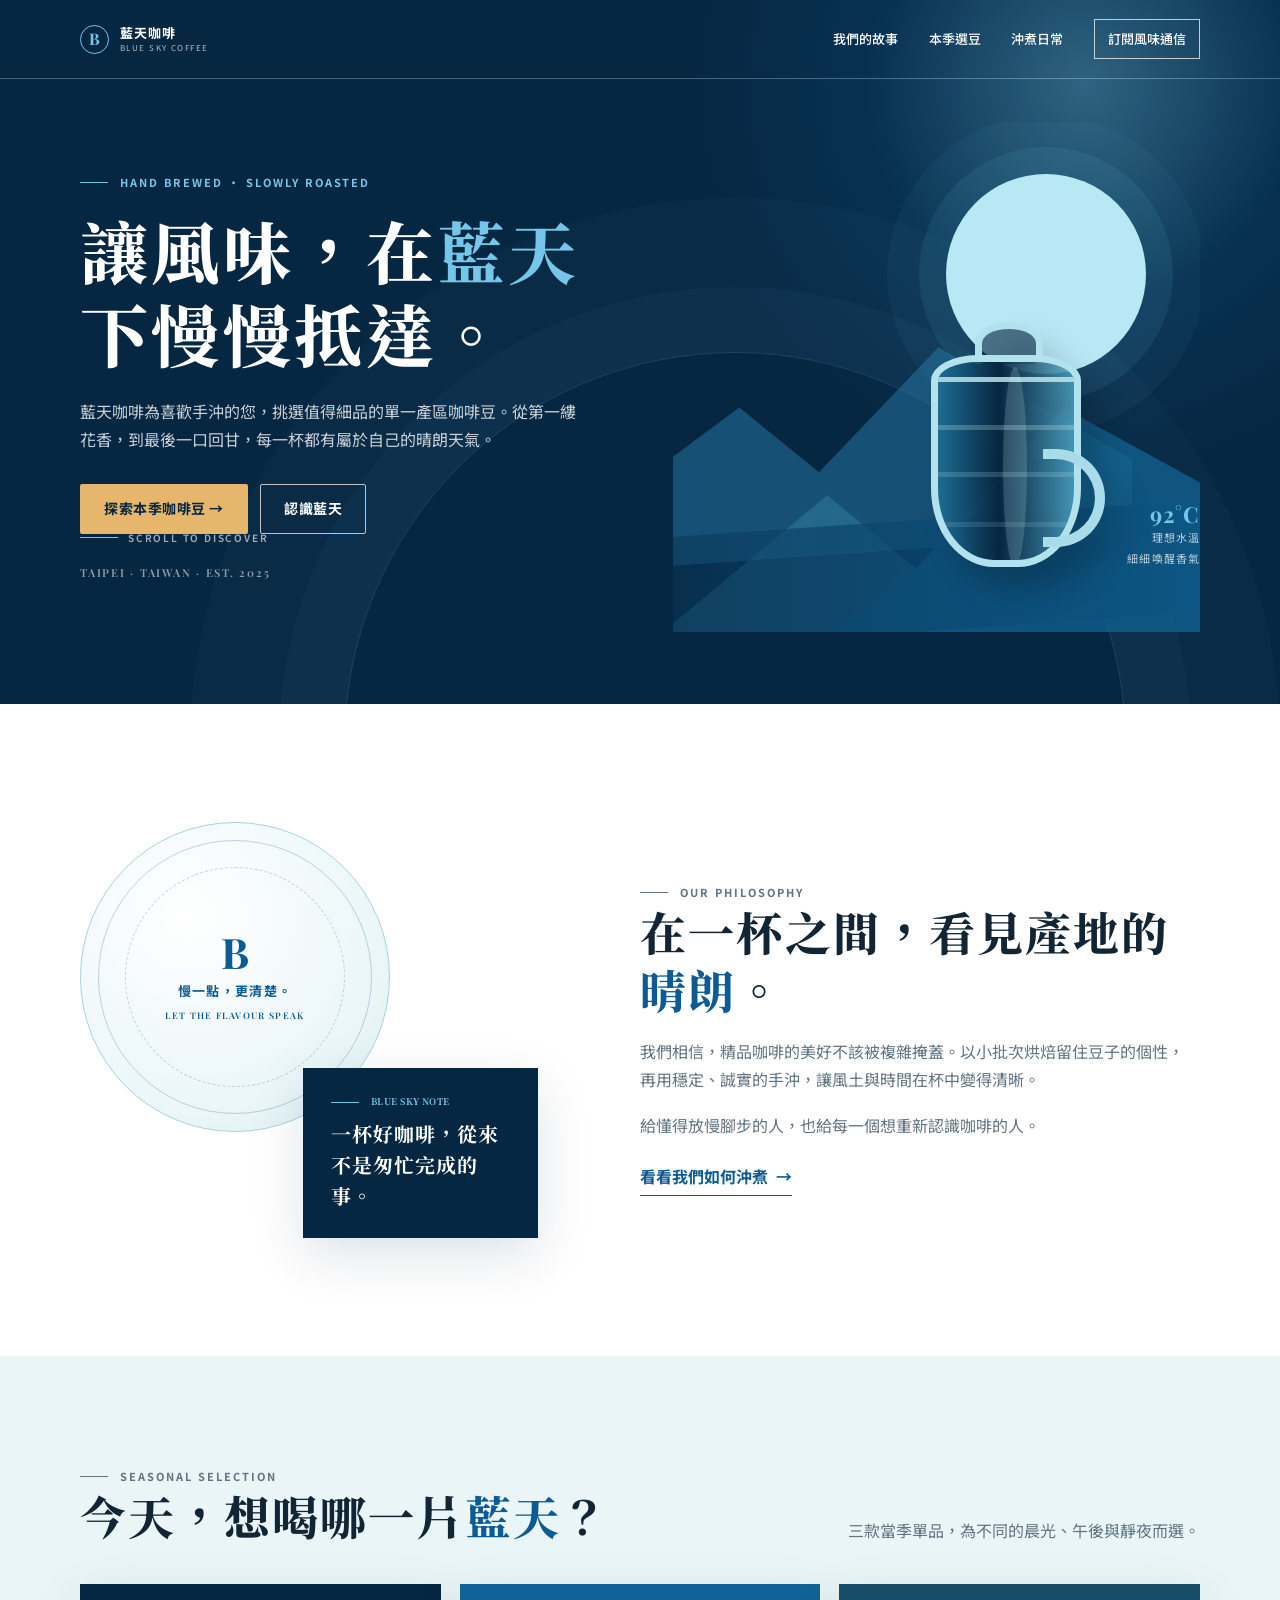
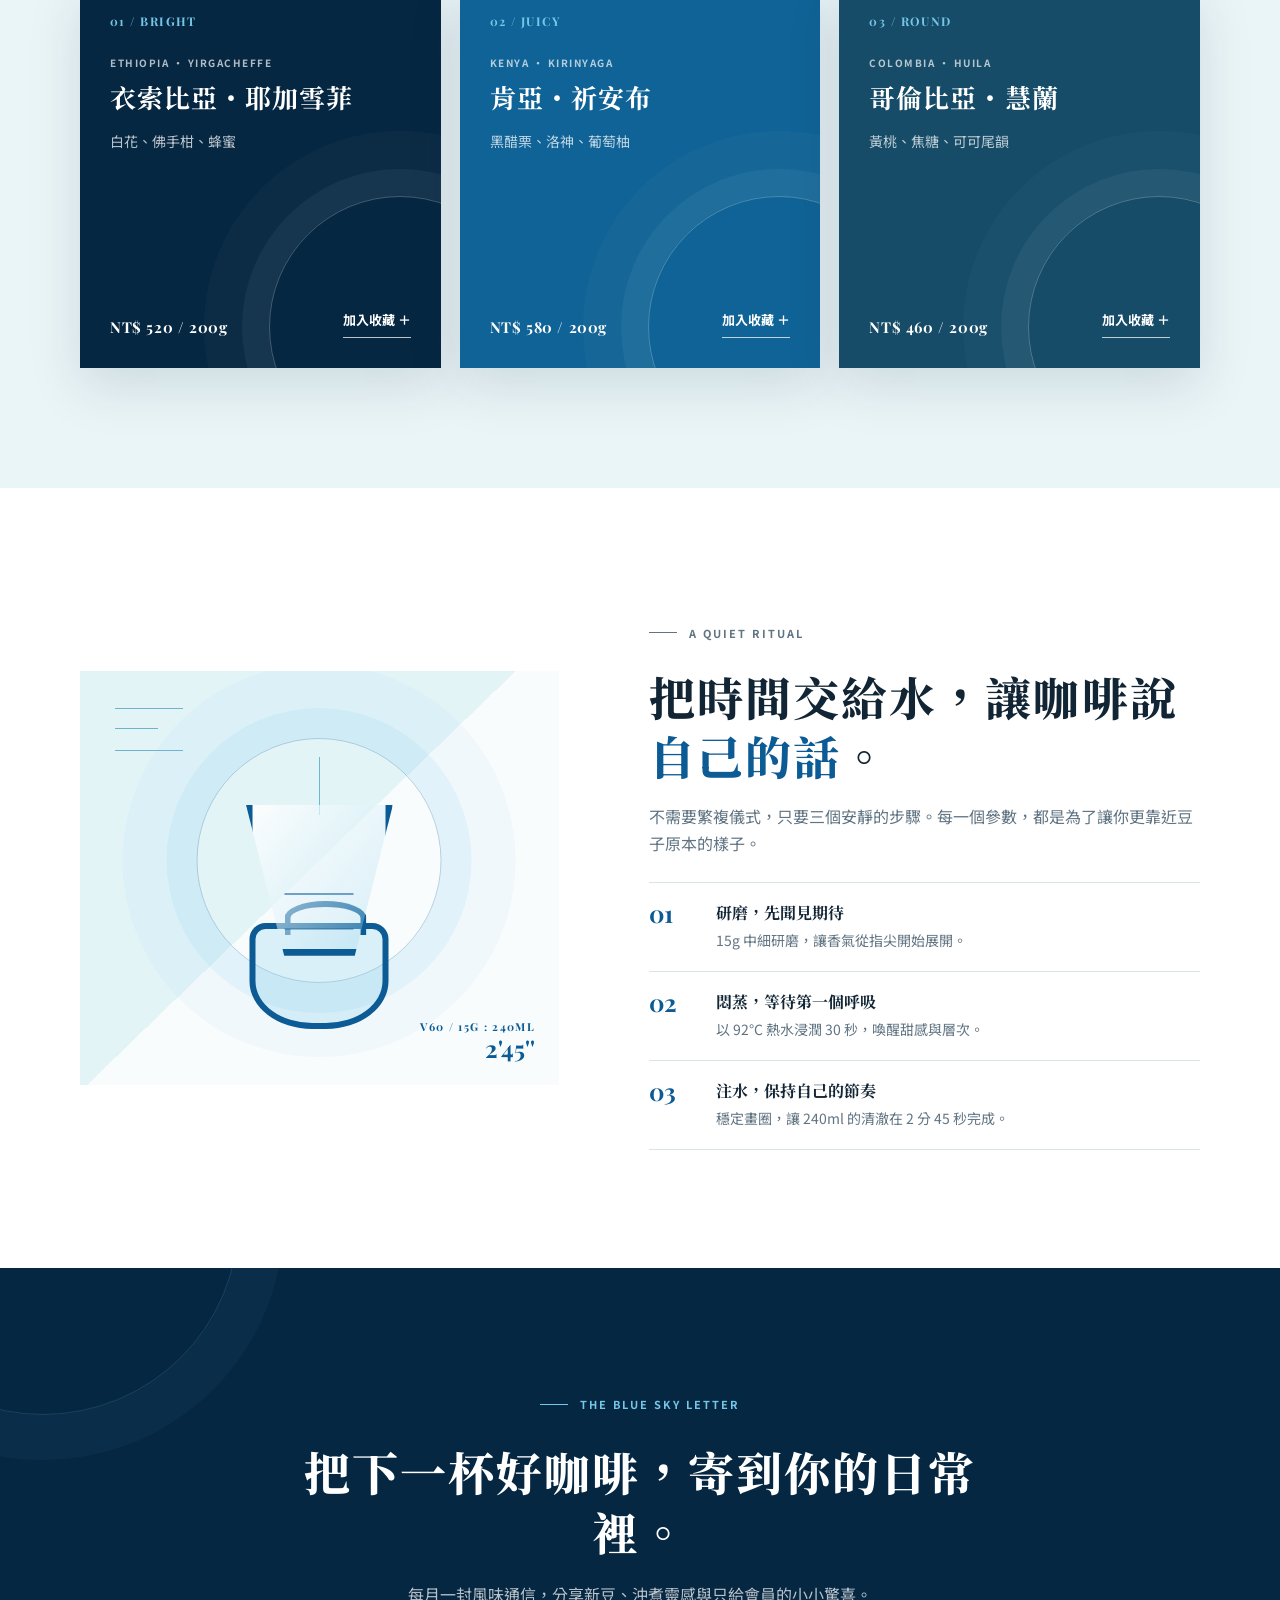
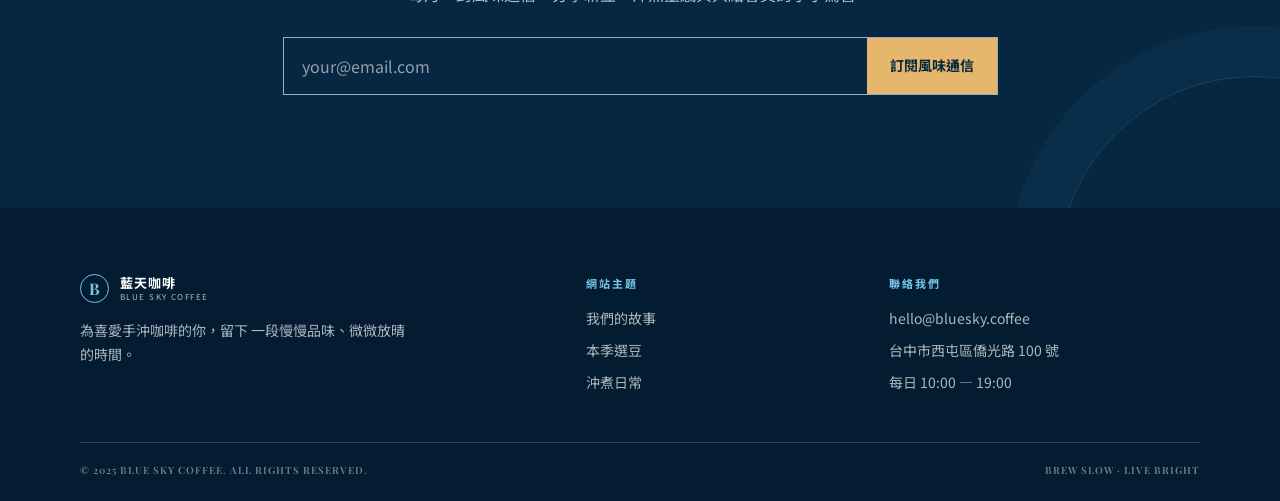
==== onepage/index.html @ d0c7ffb7 "Initial commit" ====
<!doctype html>
<html lang="zh-Hant">
<head>
  <meta charset="UTF-8">
  <meta name="viewport" content="width=device-width, initial-scale=1.0">
  <meta name="description" content="藍天咖啡，為手沖咖啡愛好者挑選當季精品咖啡豆，讓每一杯都清澈、明亮、值得細品。">
  <title>藍天咖啡｜讓風味，慢慢抵達</title>
  <link rel="preconnect" href="https://fonts.googleapis.com">
  <link rel="preconnect" href="https://fonts.gstatic.com" crossorigin>
  <link href="https://fonts.googleapis.com/css2?family=Noto+Sans+TC:wght@400;500;600;700&family=Noto+Serif+TC:wght@600;700;800;900&family=Playfair+Display:wght@600;700&display=swap" rel="stylesheet">
  <style>
    :root {
      --navy: #062742;
      --blue: #0c5b95;
      --sky: #75c6e8;
      --mist: #eaf5f7;
      --cream: #fbfaf6;
      --ink: #122534;
      --muted: #607482;
      --line: #d7e4e8;
      --sand: #e5b66b;
      --shadow: 0 18px 50px rgba(6, 39, 66, .13);
    }

    * { box-sizing: border-box; }
    html { scroll-behavior: smooth; }
    body {
      margin: 0;
      color: var(--ink);
      background: var(--cream);
      font: 16px/1.7 "Noto Sans TC", sans-serif;
      -webkit-font-smoothing: antialiased;
    }
    a { color: inherit; text-decoration: none; }
    button, input { font: inherit; }
    button { cursor: pointer; }
    .wrap { width: min(1120px, calc(100% - 48px)); margin: 0 auto; }
    .eyebrow {
      display: flex;
      align-items: center;
      gap: 12px;
      margin: 0 0 18px;
      color: var(--blue);
      font-size: 11px;
      font-weight: 700;
      letter-spacing: .18em;
    }
    .eyebrow::before { width: 28px; height: 1px; background: currentColor; content: ""; }
    .section-title {
      margin: 0;
      font: 800 clamp(30px, 4vw, 46px)/1.28 "Noto Serif TC", serif;
      letter-spacing: .045em;
    }
    .text-blue { color: var(--blue); }
    .button, .outline-link {
      display: inline-flex;
      min-height: 50px;
      align-items: center;
      justify-content: center;
      padding: 10px 23px;
      border: 1px solid transparent;
      border-radius: 2px;
      font-size: 14px;
      font-weight: 700;
      letter-spacing: .04em;
      transition: transform .25s ease, background-color .25s ease, color .25s ease, border-color .25s ease;
    }
    .button:hover, .outline-link:hover { transform: translateY(-2px); }
    .button--sand { color: var(--navy); background: var(--sand); }
    .button--sand:hover { background: #f1cb8b; }
    .button--dark { color: var(--navy); background: #fff; }
    .outline-link { border-color: rgba(255,255,255,.72); color: #fff; }
    .outline-link:hover { color: var(--navy); background: #fff; }
    :focus-visible { outline: 3px solid var(--sky); outline-offset: 4px; }

    /* Header & hero */
    .site-header { position: absolute; z-index: 20; top: 0; left: 0; width: 100%; border-bottom: 1px solid rgba(255,255,255,.28); }
    .nav { min-height: 78px; display: flex; align-items: center; justify-content: space-between; gap: 20px; }
    .brand { display: inline-flex; align-items: center; gap: 11px; color: #fff; }
    .brand-mark { width: 29px; height: 29px; display: grid; place-items: center; border: 1px solid var(--sky); border-radius: 50%; color: var(--sky); font: 700 16px/1 "Playfair Display", serif; }
    .brand-copy { display: grid; line-height: 1.05; }
    .brand-copy strong { font-size: 13px; letter-spacing: .08em; }
    .brand-copy small { margin-top: 4px; font-size: 8px; letter-spacing: .18em; opacity: .7; }
    .nav-links { display: flex; align-items: center; gap: clamp(16px, 2.4vw, 31px); }
    .nav-links a { position: relative; color: #fff; font-size: 13px; font-weight: 500; white-space: nowrap; }
    .nav-links a:not(.nav-cta)::after { position: absolute; right: 0; bottom: -5px; left: auto; width: 0; height: 1px; background: var(--sky); content: ""; transition: width .25s ease; }
    .nav-links a:not(.nav-cta):hover::after { right: auto; left: 0; width: 100%; }
    .nav-links .nav-cta { padding: 8px 13px; border: 1px solid rgba(255,255,255,.72); }
    .nav-links .nav-cta:hover { color: var(--navy); background: #fff; }
    .menu-toggle { display: none; width: 42px; height: 42px; border: 1px solid rgba(255,255,255,.7); color: #fff; background: transparent; font-size: 23px; line-height: 1; }

    .hero { position: relative; min-height: 704px; overflow: hidden; color: #fff; background: var(--navy); isolation: isolate; }
    .hero::before { position: absolute; z-index: -2; top: -320px; right: -210px; width: 810px; height: 810px; border-radius: 50%; background: radial-gradient(circle, rgba(117,198,232,.38), rgba(12,91,149,.18) 38%, transparent 69%); content: ""; }
    .hero::after { position: absolute; z-index: -1; right: 12%; bottom: -430px; width: 780px; height: 780px; border: 1px solid rgba(117,198,232,.18); border-radius: 50%; box-shadow: 0 0 0 65px rgba(117,198,232,.035), 0 0 0 154px rgba(117,198,232,.025); content: ""; }
    .hero-grid { min-height: 704px; display: grid; grid-template-columns: 1.02fr .98fr; gap: 45px; align-items: center; padding: 122px 0 72px; }
    .hero-copy { position: relative; z-index: 2; }
    .hero .eyebrow { color: var(--sky); }
    .hero h1 { max-width: 650px; margin: 0 0 23px; font: 800 clamp(42px, 5.5vw, 68px)/1.22 "Noto Serif TC", serif; letter-spacing: .05em; }
    .hero h1 span { color: var(--sky); }
    .hero-lede { max-width: 500px; margin: 0; color: rgba(255,255,255,.79); font-size: 16px; }
    .hero-actions { display: flex; flex-wrap: wrap; gap: 12px; margin-top: 31px; }
    .hero-note { margin: 31px 0 0; color: rgba(255,255,255,.55); font: 600 11px/1.5 "Playfair Display", serif; letter-spacing: .16em; }
    .scroll-cue { position: absolute; bottom: 35px; left: 0; display: flex; align-items: center; gap: 10px; color: rgba(255,255,255,.63); font-size: 10px; font-weight: 600; letter-spacing: .18em; }
    .scroll-cue::before { width: 38px; height: 1px; background: var(--sky); content: ""; }

    .hero-art { position: relative; align-self: stretch; min-height: 470px; overflow: hidden; }
    .hero-art .sun { position: absolute; top: 52px; right: 54px; width: clamp(138px, 18vw, 200px); aspect-ratio: 1; border-radius: 50%; background: #b9e8f5; box-shadow: 0 0 0 27px rgba(117,198,232,.09), 0 0 0 59px rgba(117,198,232,.045); }
    .mountain { position: absolute; right: -11%; bottom: 6px; width: 116%; height: 260px; transform: skewY(-9deg); transform-origin: right bottom; background: linear-gradient(146deg, transparent 0 27%, rgba(61,145,184,.36) 27.3% 48%, rgba(17,97,143,.77) 48.3%); clip-path: polygon(0 62%, 28% 20%, 44% 57%, 68% 4%, 100% 57%, 100% 100%, 0 100%); }
    .mountain--back { right: 13%; bottom: 98px; width: 108%; height: 220px; opacity: .46; transform: skewY(-4deg); background: #2a81ae; clip-path: polygon(0 84%, 31% 30%, 45% 62%, 66% 9%, 100% 66%, 100% 100%, 0 100%); }
    .horizon { position: absolute; right: -4%; bottom: 0; width: 116%; height: 112px; background: linear-gradient(90deg, rgba(7,45,75,.5), #0d5684); transform: skewY(-4deg); }
    .coffee-vessel { position: absolute; z-index: 4; right: 18%; bottom: 36px; width: 192px; height: 274px; filter: drop-shadow(18px 22px 14px rgba(0,0,0,.22)); }
    .vessel-neck { position: absolute; top: 0; left: 62px; width: 68px; height: 42px; border: 7px solid #b3e2ef; border-bottom: 0; border-radius: 50% 50% 0 0; background: rgba(6,39,66,.62); }
    .vessel-body { position: absolute; top: 33px; left: 18px; width: 150px; height: 212px; border: 7px solid #b3e2ef; border-radius: 31% 31% 42% 42% / 12% 12% 37% 37%; background: linear-gradient(90deg, rgba(30,112,151,.9), rgba(5,35,60,.9) 45%, rgba(83,167,198,.8)); overflow: hidden; }
    .vessel-body::before { position: absolute; top: 15px; left: 0; width: 100%; height: 5px; background: rgba(197,237,244,.8); box-shadow: 0 48px rgba(197,237,244,.25), 0 95px rgba(197,237,244,.18), 0 145px rgba(197,237,244,.13); content: ""; }
    .vessel-body::after { position: absolute; top: 5px; left: 48%; width: 24px; height: 200px; border-radius: 50%; background: rgba(218,247,251,.17); content: ""; }
    .vessel-handle { position: absolute; right: 0; bottom: 49px; width: 62px; height: 98px; border: 10px solid #a9dce9; border-left: 0; border-radius: 0 53px 53px 0; }
    .art-label { position: absolute; z-index: 5; right: 0; bottom: 64px; display: grid; gap: 3px; color: rgba(255,255,255,.73); font-size: 11px; letter-spacing: .1em; text-align: right; }
    .art-label strong { color: var(--sky); font: 700 22px/1 "Playfair Display", serif; }

    /* Story */
    .story { padding: 118px 0; background: #fff; }
    .story-grid { display: grid; grid-template-columns: .9fr 1.1fr; gap: clamp(45px, 8vw, 105px); align-items: center; }
    .story-visual { position: relative; min-height: 416px; }
    .seal { position: absolute; top: 0; left: 0; width: 310px; height: 310px; display: grid; place-items: center; border: 1px solid #a8d2df; border-radius: 50%; color: var(--blue); background: radial-gradient(circle at 35% 30%, #fff 0, #eaf6f8 68%, #d9edf1 100%); }
    .seal::before, .seal::after { position: absolute; border: 1px solid rgba(12,91,149,.25); border-radius: 50%; content: ""; }
    .seal::before { inset: 17px; }
    .seal::after { inset: 44px; border-style: dashed; }
    .seal-inner { position: relative; z-index: 1; display: grid; gap: 7px; text-align: center; }
    .seal-inner b { font: 700 42px/1 "Playfair Display", serif; }
    .seal-inner span { font-size: 13px; font-weight: 700; letter-spacing: .1em; }
    .seal-inner small { font: 600 9px/1.5 "Playfair Display", serif; letter-spacing: .15em; }
    .blue-note { position: absolute; right: 0; bottom: 0; width: 235px; padding: 27px 28px; color: #fff; background: var(--navy); box-shadow: var(--shadow); }
    .blue-note .eyebrow { margin-bottom: 9px; color: var(--sky); font-size: 9px; }
    .blue-note p { margin: 0; font: 700 20px/1.55 "Noto Serif TC", serif; letter-spacing: .05em; }
    .story-copy p { margin: 19px 0 0; color: var(--muted); }
    .inline-link { display: inline-flex; align-items: center; gap: 8px; margin-top: 24px; padding-bottom: 5px; border-bottom: 1px solid var(--blue); color: var(--blue); font-weight: 700; }
    .inline-link:hover { color: var(--navy); }

    /* Coffee collection */
    .coffee { padding: 111px 0 120px; background: var(--mist); }
    .section-heading { display: flex; align-items: end; justify-content: space-between; gap: 40px; margin-bottom: 39px; }
    .section-heading p { max-width: 370px; margin: 0; color: var(--muted); }
    .coffee-grid { display: grid; grid-template-columns: repeat(3, 1fr); gap: 19px; }
    .coffee-card { position: relative; min-height: 384px; display: flex; flex-direction: column; overflow: hidden; padding: 30px; color: #fff; background: var(--navy); box-shadow: var(--shadow); }
    .coffee-card:nth-child(2) { background: #106396; }
    .coffee-card:nth-child(3) { background: #164c68; }
    .coffee-card::after { position: absolute; right: -90px; bottom: -90px; width: 260px; height: 260px; border: 1px solid rgba(255,255,255,.24); border-radius: 50%; box-shadow: 0 0 0 27px rgba(255,255,255,.045), 0 0 0 65px rgba(255,255,255,.025); content: ""; }
    .card-top, .coffee-card h3, .flavour, .card-footer { position: relative; z-index: 1; }
    .card-top { color: var(--sky); font: 700 12px/1.3 "Playfair Display", serif; letter-spacing: .12em; }
    .origin { margin: 25px 0 8px; color: rgba(255,255,255,.69); font-size: 10px; font-weight: 700; letter-spacing: .15em; }
    .coffee-card h3 { margin: 0; font: 700 26px/1.38 "Noto Serif TC", serif; letter-spacing: .04em; }
    .flavour { margin: 15px 0 0; color: rgba(255,255,255,.73); font-size: 14px; }
    .card-footer { display: flex; align-items: end; justify-content: space-between; gap: 14px; margin-top: auto; }
    .price { font: 700 15px/1.3 "Playfair Display", serif; letter-spacing: .04em; }
    .save-coffee { padding: 0 0 5px; border: 0; border-bottom: 1px solid rgba(255,255,255,.72); color: #fff; background: transparent; font-size: 13px; font-weight: 700; white-space: nowrap; transition: color .2s, border-color .2s; }
    .save-coffee:hover { border-color: var(--sand); color: var(--sand); }

    /* Brew */
    .brew { padding: 118px 0; background: #fff; }
    .brew-grid { display: grid; grid-template-columns: .93fr 1.07fr; gap: clamp(42px, 8vw, 90px); align-items: center; }
    .brew-art { position: relative; height: 414px; overflow: hidden; background: linear-gradient(136deg, #e3f4f7 0 48%, #f8fcfc 48% 100%); }
    .brew-art::before { position: absolute; top: 37px; left: 35px; width: 68px; height: 41px; border-top: 1px solid #6cb4ce; border-bottom: 1px solid #6cb4ce; content: ""; }
    .brew-art::after { position: absolute; top: 57px; left: 35px; width: 43px; border-top: 1px solid #6cb4ce; content: ""; }
    .water-rings { position: absolute; top: 67px; left: 50%; width: 245px; height: 245px; border: 1px solid rgba(12,91,149,.27); border-radius: 50%; transform: translateX(-50%); box-shadow: 0 0 0 30px rgba(117,198,232,.12), 0 0 0 74px rgba(117,198,232,.065); }
    .water-rings::before { position: absolute; top: 18px; left: 50%; width: 1px; height: 58px; background: #6bb8d1; content: ""; transform: translateX(-50%); }
    .dripper { position: absolute; z-index: 2; top: 134px; left: 50%; width: 147px; height: 151px; border: 7px solid var(--blue); border-top: 0; background: linear-gradient(130deg, rgba(255,255,255,.85), rgba(117,198,232,.25)); clip-path: polygon(0 0, 100% 0, 74% 100%, 26% 100%); transform: translateX(-50%); }
    .dripper::after { position: absolute; right: 32px; bottom: 19px; left: 32px; height: 33px; border-top: 2px solid rgba(12,91,149,.55); border-bottom: 2px solid rgba(12,91,149,.35); content: ""; }
    .carafe { position: absolute; z-index: 1; bottom: 56px; left: 50%; width: 139px; height: 106px; border: 6px solid var(--blue); border-radius: 16px 16px 45% 45%; background: rgba(117,198,232,.23); transform: translateX(-50%); }
    .carafe::before { position: absolute; top: -28px; left: 29px; width: 70px; height: 28px; border: 6px solid var(--blue); border-bottom: 0; border-radius: 50% 50% 0 0; content: ""; }
    .brew-caption { position: absolute; right: 24px; bottom: 19px; color: var(--blue); text-align: right; }
    .brew-caption span { display: block; font: 700 11px/1.5 "Playfair Display", serif; letter-spacing: .12em; }
    .brew-caption strong { font: 700 24px/1.1 "Playfair Display", serif; }
    .brew-copy > p { margin: 18px 0 25px; color: var(--muted); }
    .brew-steps { border-top: 1px solid var(--line); }
    .brew-step { display: grid; grid-template-columns: 52px 1fr; gap: 15px; padding: 18px 0; border-bottom: 1px solid var(--line); }
    .step-number { color: var(--blue); font: 700 24px/1 "Playfair Display", serif; }
    .brew-step h3 { margin: 0; font: 700 16px/1.5 "Noto Serif TC", serif; }
    .brew-step p { margin: 4px 0 0; color: var(--muted); font-size: 14px; }

    /* Subscribe and footer */
    .visit { position: relative; overflow: hidden; padding: 108px 0 113px; color: #fff; text-align: center; background: var(--navy); }
    .visit::before, .visit::after { position: absolute; width: 390px; height: 390px; border: 1px solid rgba(117,198,232,.17); border-radius: 50%; content: ""; }
    .visit::before { top: -245px; left: -153px; box-shadow: 0 0 0 45px rgba(117,198,232,.035); }
    .visit::after { right: -170px; bottom: -260px; box-shadow: 0 0 0 50px rgba(117,198,232,.035); }
    .visit .wrap { position: relative; z-index: 1; max-width: 715px; }
    .visit .eyebrow { justify-content: center; color: var(--sky); }
    .visit h2 { margin: 0; font: 800 clamp(30px, 4vw, 46px)/1.3 "Noto Serif TC", serif; letter-spacing: .045em; }
    .visit p { max-width: 510px; margin: 19px auto 29px; color: rgba(255,255,255,.72); }
    .subscribe-form { display: flex; min-height: 58px; border: 1px solid rgba(255,255,255,.62); }
    .subscribe-form input { min-width: 0; flex: 1; padding: 0 18px; border: 0; color: #fff; outline: none; background: transparent; }
    .subscribe-form input::placeholder { color: rgba(255,255,255,.56); }
    .subscribe-form button { padding: 0 23px; border: 0; color: var(--navy); background: var(--sand); font-size: 14px; font-weight: 700; white-space: nowrap; transition: background .2s; }
    .subscribe-form button:hover { background: #f1cb8b; }
    .site-footer { padding: 66px 0 23px; color: rgba(255,255,255,.68); background: #031c31; }
    .footer-grid { display: grid; grid-template-columns: 1.45fr .8fr 1fr; gap: 55px; padding-bottom: 48px; }
    .footer-brand .brand { margin-bottom: 16px; }
    .footer-brand p { max-width: 330px; margin: 0; font-size: 14px; }
    .footer-title { margin: 0 0 14px; color: var(--sky); font-size: 11px; font-weight: 700; letter-spacing: .18em; }
    .footer-links { display: grid; gap: 8px; font-size: 14px; }
    .footer-links a:hover { color: var(--sky); }
    .footer-links address { font-style: normal; }
    .footer-bottom { display: flex; justify-content: space-between; gap: 20px; padding-top: 20px; border-top: 1px solid rgba(255,255,255,.17); color: rgba(255,255,255,.44); font: 600 10px/1.5 "Playfair Display", serif; letter-spacing: .1em; }

    .toast { position: fixed; z-index: 50; right: 22px; bottom: 22px; max-width: min(370px, calc(100vw - 44px)); padding: 14px 18px; border-left: 3px solid var(--sand); color: #fff; background: var(--navy); box-shadow: var(--shadow); font-size: 14px; opacity: 0; pointer-events: none; transform: translateY(12px); transition: opacity .25s ease, transform .25s ease; }
    .toast.show { opacity: 1; transform: translateY(0); }
    .reveal { opacity: 0; transform: translateY(18px); transition: opacity .65s ease, transform .65s ease; }
    .reveal.visible { opacity: 1; transform: translateY(0); }

    @media (max-width: 820px) {
      .menu-toggle { display: grid; place-items: center; }
      .nav { position: relative; }
      .nav-links { position: absolute; top: 78px; right: -24px; left: -24px; max-height: 0; display: grid; gap: 0; overflow: hidden; background: #05233c; transition: max-height .35s ease; }
      .nav-links.open { max-height: 300px; border-top: 1px solid rgba(255,255,255,.16); }
      .nav-links a { display: block; padding: 13px 24px; }
      .nav-links .nav-cta { margin: 5px 24px 15px; padding: 10px 13px; text-align: center; }
      .hero { min-height: 710px; }
      .hero-grid { min-height: 710px; grid-template-columns: 1fr; gap: 0; padding: 118px 0 43px; }
      .hero-art { min-height: 276px; margin-top: -9px; }
      .hero-art .sun { top: 19px; right: 20%; width: 130px; }
      .mountain { height: 180px; }
      .mountain--back { bottom: 69px; height: 150px; }
      .coffee-vessel { right: 17%; bottom: -12px; transform: scale(.72); transform-origin: bottom right; }
      .art-label { display: none; }
      .scroll-cue { display: none; }
      .story-grid, .brew-grid { grid-template-columns: 1fr; }
      .story-visual { max-width: 525px; width: 100%; min-height: 400px; }
      .coffee-grid { grid-template-columns: repeat(2, 1fr); }
      .coffee-card:nth-child(3) { grid-column: span 2; }
      .footer-grid { grid-template-columns: 1fr 1fr; }
      .footer-brand { grid-column: 1 / -1; }
    }
    @media (max-width: 560px) {
      .wrap { width: calc(100% - 34px); }
      .nav-links { right: -17px; left: -17px; }
      .hero { min-height: 680px; }
      .hero-grid { min-height: 680px; padding-top: 106px; }
      .hero h1 { font-size: 40px; }
      .hero-lede { font-size: 14px; }
      .hero-actions { gap: 9px; margin-top: 24px; }
      .hero-actions .button, .hero-actions .outline-link { min-height: 46px; padding: 8px 15px; font-size: 13px; }
      .hero-note { margin-top: 21px; }
      .hero-art { min-height: 219px; }
      .hero-art .sun { width: 92px; }
      .coffee-vessel { right: 5%; bottom: -48px; transform: scale(.57); }
      .story, .coffee, .brew { padding: 76px 0; }
      .seal { width: 245px; height: 245px; }
      .seal-inner b { font-size: 35px; }
      .story-visual { min-height: 347px; }
      .blue-note { width: 185px; padding: 20px; }
      .blue-note p { font-size: 16px; }
      .section-heading { display: block; margin-bottom: 28px; }
      .section-heading p { margin-top: 14px; font-size: 14px; }
      .coffee-grid { grid-template-columns: 1fr; }
      .coffee-card, .coffee-card:nth-child(3) { min-height: 330px; grid-column: auto; }
      .coffee-card { padding: 25px; }
      .brew-art { height: 310px; }
      .water-rings { top: 45px; width: 178px; height: 178px; box-shadow: 0 0 0 23px rgba(117,198,232,.12), 0 0 0 53px rgba(117,198,232,.065); }
      .dripper { top: 95px; transform: translateX(-50%) scale(.75); }
      .carafe { bottom: 37px; transform: translateX(-50%) scale(.75); }
      .visit { padding: 76px 0; }
      .subscribe-form { display: grid; gap: 0; border: 0; }
      .subscribe-form input { min-height: 54px; border: 1px solid rgba(255,255,255,.62); }
      .subscribe-form button { min-height: 54px; margin-top: 10px; }
      .footer-grid { grid-template-columns: 1fr; gap: 33px; }
      .footer-brand { grid-column: auto; }
      .footer-bottom { display: grid; gap: 8px; }
    }
    @media (prefers-reduced-motion: reduce) {
      html { scroll-behavior: auto; }
      *, *::before, *::after { transition-duration: .01ms !important; animation-duration: .01ms !important; animation-iteration-count: 1 !important; }
      .reveal { opacity: 1; transform: none; }
    }
  </style>
</head>
<body>
  <header class="site-header" id="top">
    <nav class="nav wrap" aria-label="主要導覽">
      <a class="brand" href="#top" aria-label="回到藍天咖啡首頁">
        <span class="brand-mark" aria-hidden="true">B</span>
        <span class="brand-copy"><strong>藍天咖啡</strong><small>BLUE SKY COFFEE</small></span>
      </a>
      <button class="menu-toggle" type="button" aria-controls="navLinks" aria-expanded="false" aria-label="開啟導覽選單">☰</button>
      <div class="nav-links" id="navLinks">
        <a href="#story">我們的故事</a>
        <a href="#coffee">本季選豆</a>
        <a href="#brew">沖煮日常</a>
        <a class="nav-cta" href="#visit">訂閱風味通信</a>
      </div>
    </nav>
  </header>

  <main>
    <section class="hero" aria-labelledby="heroTitle">
      <div class="wrap hero-grid">
        <div class="hero-copy">
          <p class="eyebrow">HAND BREWED · SLOWLY ROASTED</p>
          <h1 id="heroTitle">讓風味，在<span>藍天</span>下慢慢抵達。</h1>
          <p class="hero-lede">藍天咖啡為喜歡手沖的您，挑選值得細品的單一產區咖啡豆。從第一縷花香，到最後一口回甘，每一杯都有屬於自己的晴朗天氣。</p>
          <div class="hero-actions">
            <a class="button button--sand" href="#coffee">探索本季咖啡豆 →</a>
            <a class="outline-link" href="#story">認識藍天</a>
          </div>
          <p class="hero-note">TAIPEI · TAIWAN · EST. 2025</p>
          <span class="scroll-cue">SCROLL TO DISCOVER</span>
        </div>
        <div class="hero-art" aria-hidden="true">
          <div class="sun"></div>
          <div class="mountain mountain--back"></div>
          <div class="mountain"></div>
          <div class="horizon"></div>
          <div class="coffee-vessel"><div class="vessel-neck"></div><div class="vessel-body"></div><div class="vessel-handle"></div></div>
          <div class="art-label"><strong>92°C</strong><span>理想水溫</span><span>細細喚醒香氣</span></div>
        </div>
      </div>
    </section>

    <section class="story" id="story" aria-labelledby="storyTitle">
      <div class="wrap story-grid">
        <div class="story-visual reveal" aria-hidden="true">
          <div class="seal"><div class="seal-inner"><b>B</b><span>慢一點，更清楚。</span><small>LET THE FLAVOUR SPEAK</small></div></div>
          <aside class="blue-note"><p class="eyebrow">BLUE SKY NOTE</p><p>一杯好咖啡，從來不是匆忙完成的事。</p></aside>
        </div>
        <div class="story-copy reveal">
          <p class="eyebrow">OUR PHILOSOPHY</p>
          <h2 class="section-title" id="storyTitle">在一杯之間，看見產地的<span class="text-blue">晴朗</span>。</h2>
          <p>我們相信，精品咖啡的美好不該被複雜掩蓋。以小批次烘焙留住豆子的個性，再用穩定、誠實的手沖，讓風土與時間在杯中變得清晰。</p>
          <p>給懂得放慢腳步的人，也給每一個想重新認識咖啡的人。</p>
          <a class="inline-link" href="#brew">看看我們如何沖煮 <span aria-hidden="true">→</span></a>
        </div>
      </div>
    </section>

    <section class="coffee" id="coffee" aria-labelledby="coffeeTitle">
      <div class="wrap">
        <div class="section-heading reveal">
          <div><p class="eyebrow">SEASONAL SELECTION</p><h2 class="section-title" id="coffeeTitle">今天，想喝哪一片<span class="text-blue">藍天</span>？</h2></div>
          <p>三款當季單品，為不同的晨光、午後與靜夜而選。</p>
        </div>
        <div class="coffee-grid">
          <article class="coffee-card reveal">
            <div class="card-top">01 / BRIGHT</div><p class="origin">ETHIOPIA · YIRGACHEFFE</p><h3>衣索比亞・耶加雪菲</h3><p class="flavour">白花、佛手柑、蜂蜜</p>
            <div class="card-footer"><span class="price">NT$ 520 / 200g</span><button class="save-coffee" type="button" data-coffee="衣索比亞・耶加雪菲">加入收藏 ＋</button></div>
          </article>
          <article class="coffee-card reveal">
            <div class="card-top">02 / JUICY</div><p class="origin">KENYA · KIRINYAGA</p><h3>肯亞・祈安布</h3><p class="flavour">黑醋栗、洛神、葡萄柚</p>
            <div class="card-footer"><span class="price">NT$ 580 / 200g</span><button class="save-coffee" type="button" data-coffee="肯亞・祈安布">加入收藏 ＋</button></div>
          </article>
          <article class="coffee-card reveal">
            <div class="card-top">03 / ROUND</div><p class="origin">COLOMBIA · HUILA</p><h3>哥倫比亞・慧蘭</h3><p class="flavour">黃桃、焦糖、可可尾韻</p>
            <div class="card-footer"><span class="price">NT$ 460 / 200g</span><button class="save-coffee" type="button" data-coffee="哥倫比亞・慧蘭">加入收藏 ＋</button></div>
          </article>
        </div>
      </div>
    </section>

    <section class="brew" id="brew" aria-labelledby="brewTitle">
      <div class="wrap brew-grid">
        <div class="brew-art reveal" aria-hidden="true"><div class="water-rings"></div><div class="dripper"></div><div class="carafe"></div><div class="brew-caption"><span>V60 / 15G : 240ML</span><strong>2'45''</strong></div></div>
        <div class="brew-copy reveal">
          <p class="eyebrow">A QUIET RITUAL</p>
          <h2 class="section-title" id="brewTitle">把時間交給水，讓咖啡說<span class="text-blue">自己的話</span>。</h2>
          <p>不需要繁複儀式，只要三個安靜的步驟。每一個參數，都是為了讓你更靠近豆子原本的樣子。</p>
          <div class="brew-steps">
            <div class="brew-step"><span class="step-number">01</span><div><h3>研磨，先聞見期待</h3><p>15g 中細研磨，讓香氣從指尖開始展開。</p></div></div>
            <div class="brew-step"><span class="step-number">02</span><div><h3>悶蒸，等待第一個呼吸</h3><p>以 92°C 熱水浸潤 30 秒，喚醒甜感與層次。</p></div></div>
            <div class="brew-step"><span class="step-number">03</span><div><h3>注水，保持自己的節奏</h3><p>穩定畫圈，讓 240ml 的清澈在 2 分 45 秒完成。</p></div></div>
          </div>
        </div>
      </div>
    </section>

    <section class="visit" id="visit" aria-labelledby="visitTitle">
      <div class="wrap reveal">
        <p class="eyebrow">THE BLUE SKY LETTER</p>
        <h2 id="visitTitle">把下一杯好咖啡，寄到你的日常裡。</h2>
        <p>每月一封風味通信，分享新豆、沖煮靈感與只給會員的小小驚喜。</p>
        <form class="subscribe-form" id="subscribeForm">
          <input type="email" aria-label="電子郵件地址" placeholder="your@email.com" required>
          <button type="submit">訂閱風味通信</button>
        </form>
      </div>
    </section>
  </main>

  <footer class="site-footer">
    <div class="wrap footer-grid">
      <div class="footer-brand"><a class="brand" href="#top" aria-label="回到藍天咖啡首頁"><span class="brand-mark" aria-hidden="true">B</span><span class="brand-copy"><strong>藍天咖啡</strong><small>BLUE SKY COFFEE</small></span></a><p>為喜愛手沖咖啡的你，留下 一段慢慢品味、微微放晴的時間。</p></div>
      <div><p class="footer-title">網站主題</p><div class="footer-links"><a href="#story">我們的故事</a><a href="#coffee">本季選豆</a><a href="#brew">沖煮日常</a></div></div>
      <div><p class="footer-title">聯絡我們</p><div class="footer-links"><a href="mailto:hello@bluesky.coffee">hello@bluesky.coffee</a><address>台中市西屯區僑光路 100 號</address><span>每日 10:00 — 19:00</span></div></div>
    </div>
    <div class="wrap footer-bottom"><span>© 2025 BLUE SKY COFFEE. ALL RIGHTS RESERVED.</span><span>BREW SLOW · LIVE BRIGHT</span></div>
  </footer>
  <div class="toast" role="status" aria-live="polite"></div>

  <script>
    (() => {
      const menuButton = document.querySelector('.menu-toggle');
      const navLinks = document.querySelector('.nav-links');
      const toast = document.querySelector('.toast');
      let toastTimer;

      const closeMenu = () => {
        navLinks.classList.remove('open');
        menuButton.setAttribute('aria-expanded', 'false');
        menuButton.setAttribute('aria-label', '開啟導覽選單');
        menuButton.textContent = '☰';
      };
      menuButton.addEventListener('click', () => {
        const opening = !navLinks.classList.contains('open');
        navLinks.classList.toggle('open', opening);
        menuButton.setAttribute('aria-expanded', String(opening));
        menuButton.setAttribute('aria-label', opening ? '關閉導覽選單' : '開啟導覽選單');
        menuButton.textContent = opening ? '×' : '☰';
      });
      navLinks.querySelectorAll('a').forEach(link => link.addEventListener('click', closeMenu));

      const showToast = message => {
        clearTimeout(toastTimer);
        toast.textContent = message;
        toast.classList.add('show');
        toastTimer = setTimeout(() => toast.classList.remove('show'), 2600);
      };
      document.querySelectorAll('[data-coffee]').forEach(button => {
        button.addEventListener('click', () => showToast(`已將「${button.dataset.coffee}」加入你的收藏。`));
      });
      document.querySelector('#subscribeForm').addEventListener('submit', event => {
        event.preventDefault();
        event.currentTarget.reset();
        showToast('謝謝訂閱，下一封晴朗的風味通信即將寄出。');
      });

      const revealItems = document.querySelectorAll('.reveal');
      const reducedMotion = window.matchMedia('(prefers-reduced-motion: reduce)').matches;
      if (!('IntersectionObserver' in window) || reducedMotion) {
        revealItems.forEach(item => item.classList.add('visible'));
      } else {
        const observer = new IntersectionObserver(entries => {
          entries.forEach(entry => {
            if (entry.isIntersecting) {
              entry.target.classList.add('visible');
              observer.unobserve(entry.target);
            }
          });
        }, { threshold: .12 });
        revealItems.forEach(item => observer.observe(item));
      }
    })();
  </script>
</body>
</html>
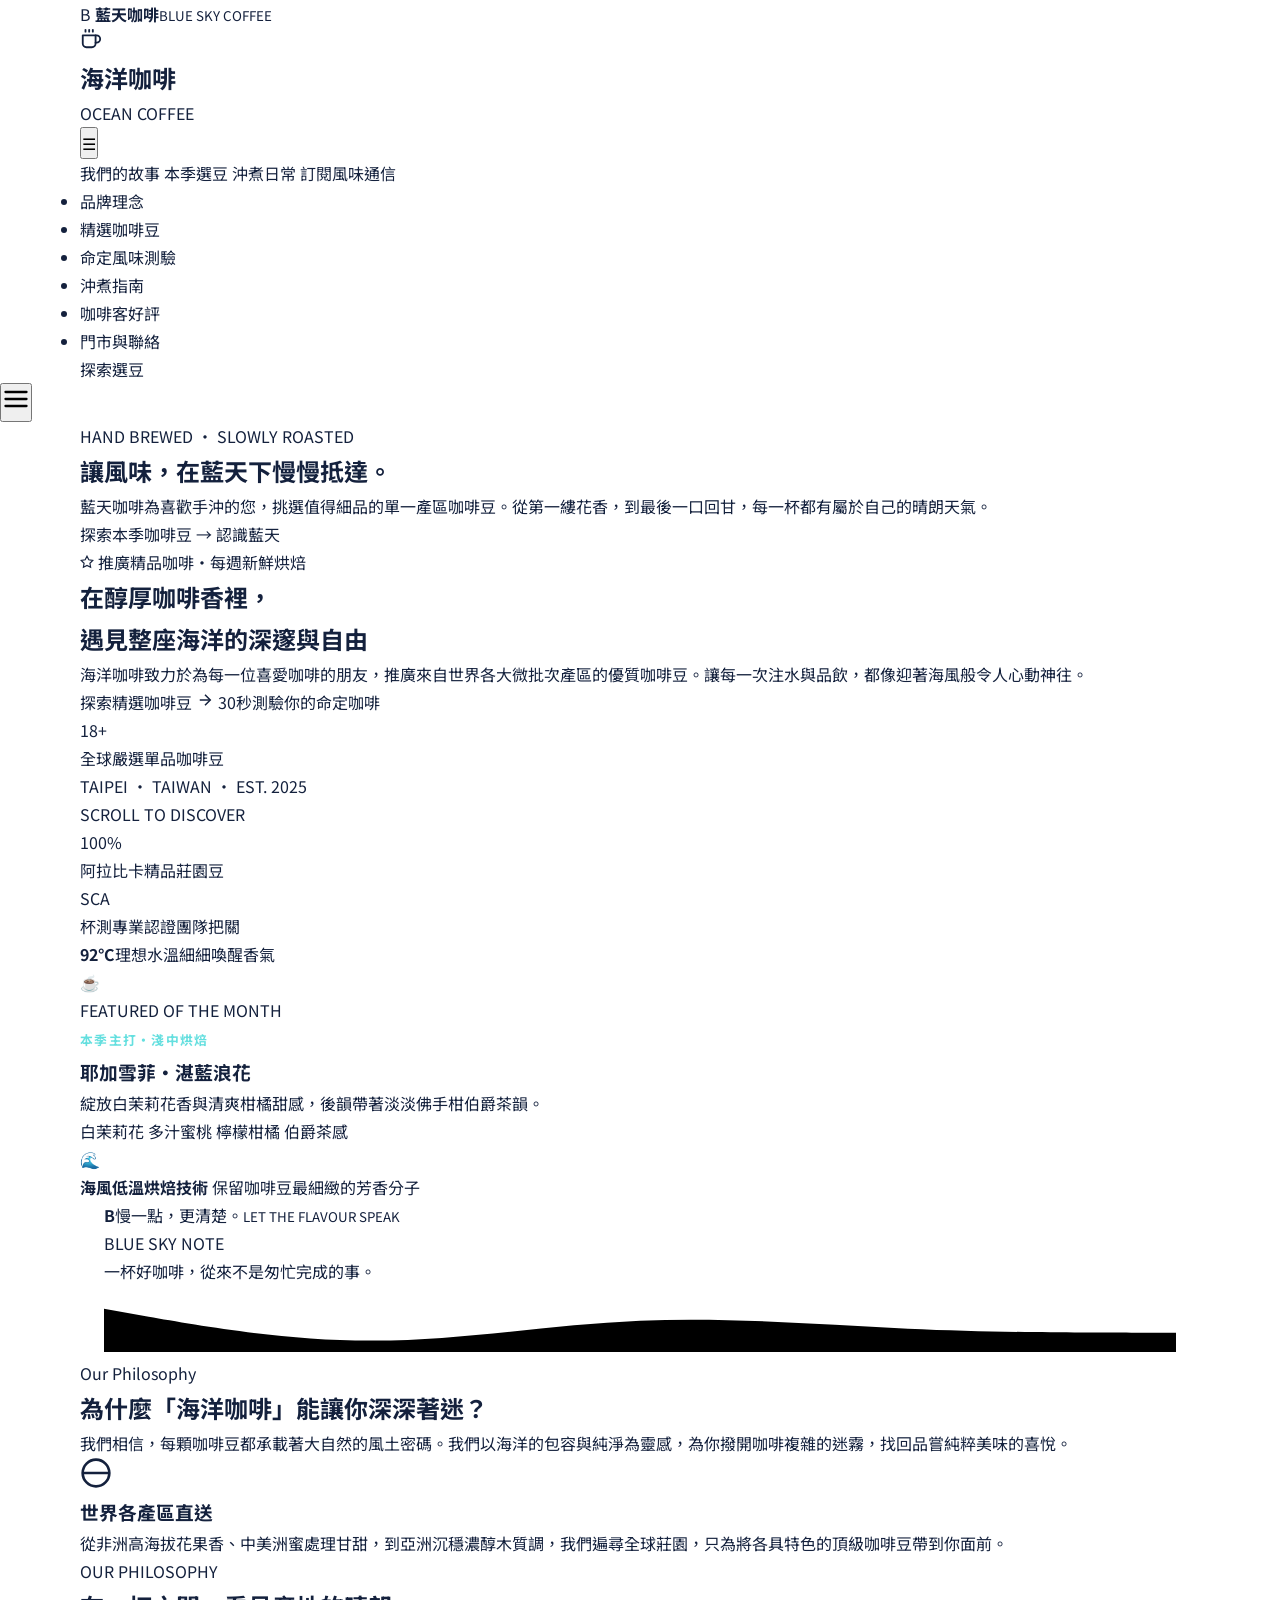
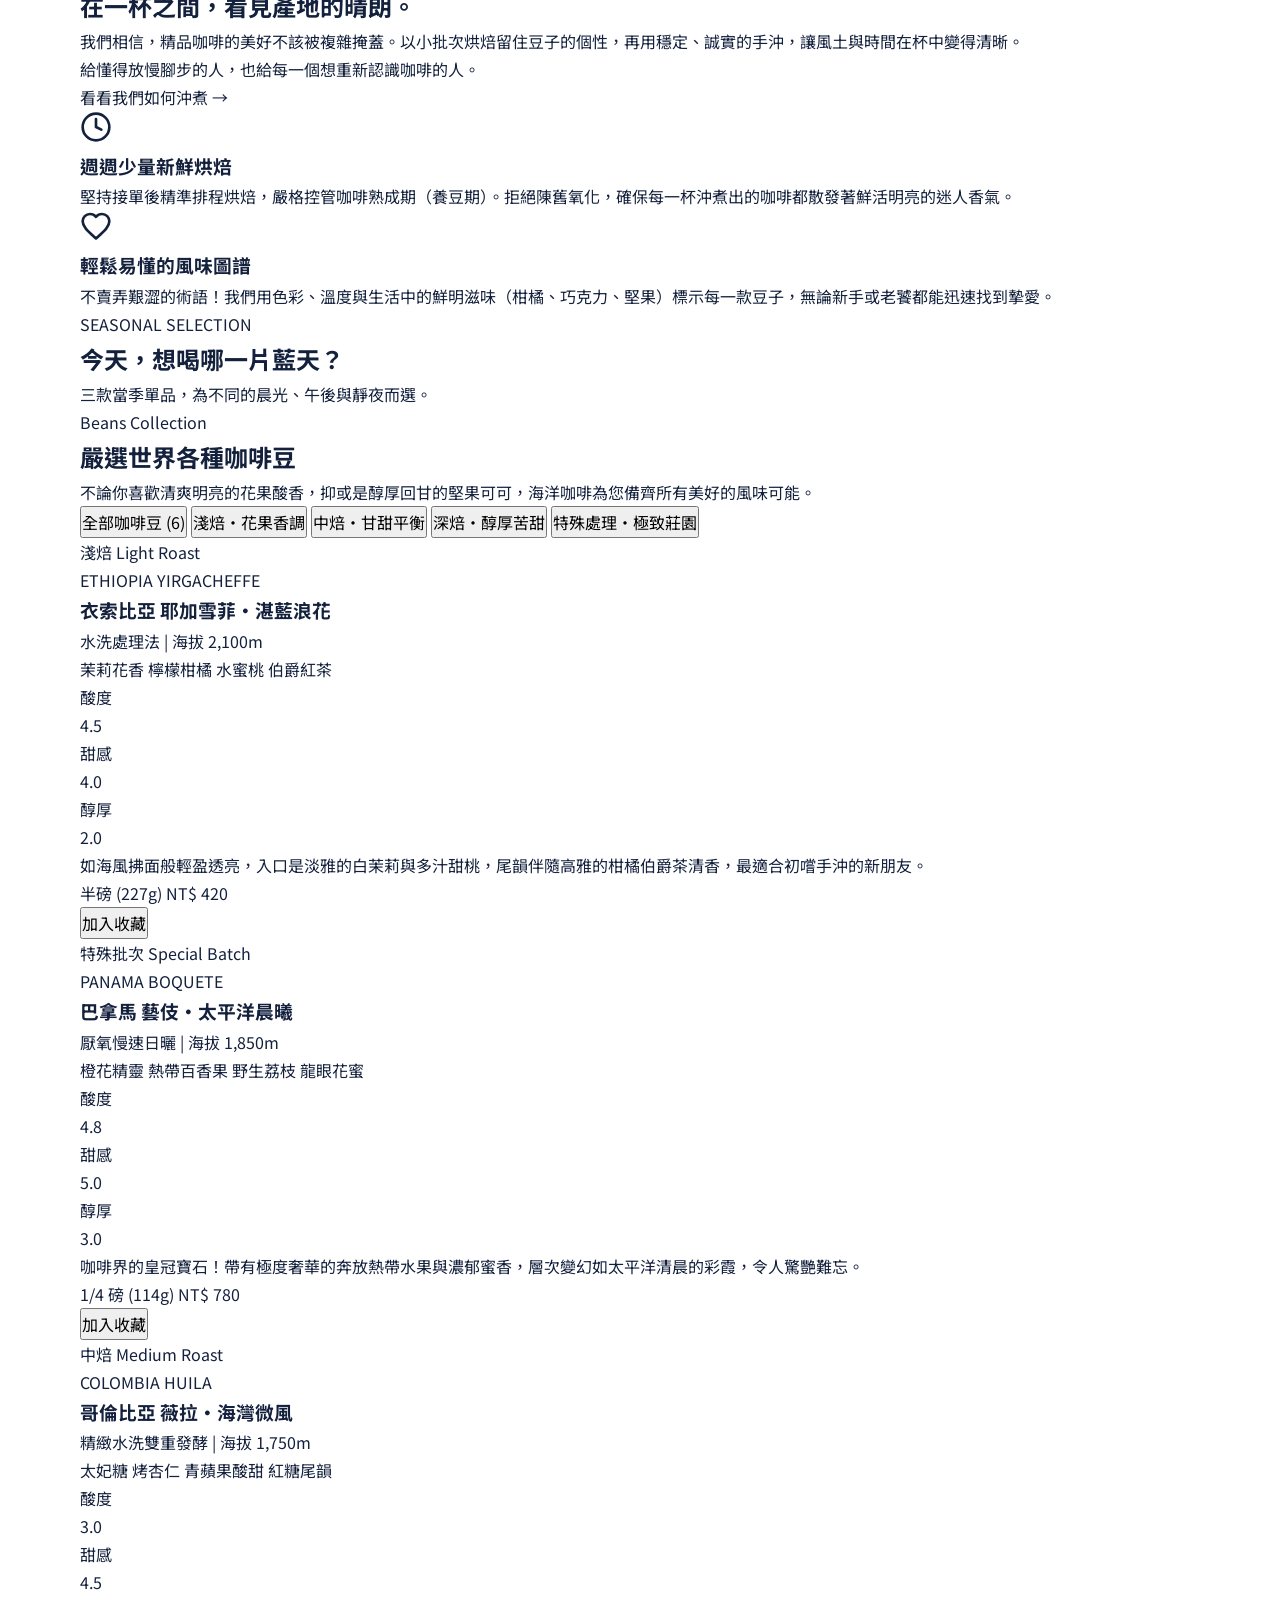
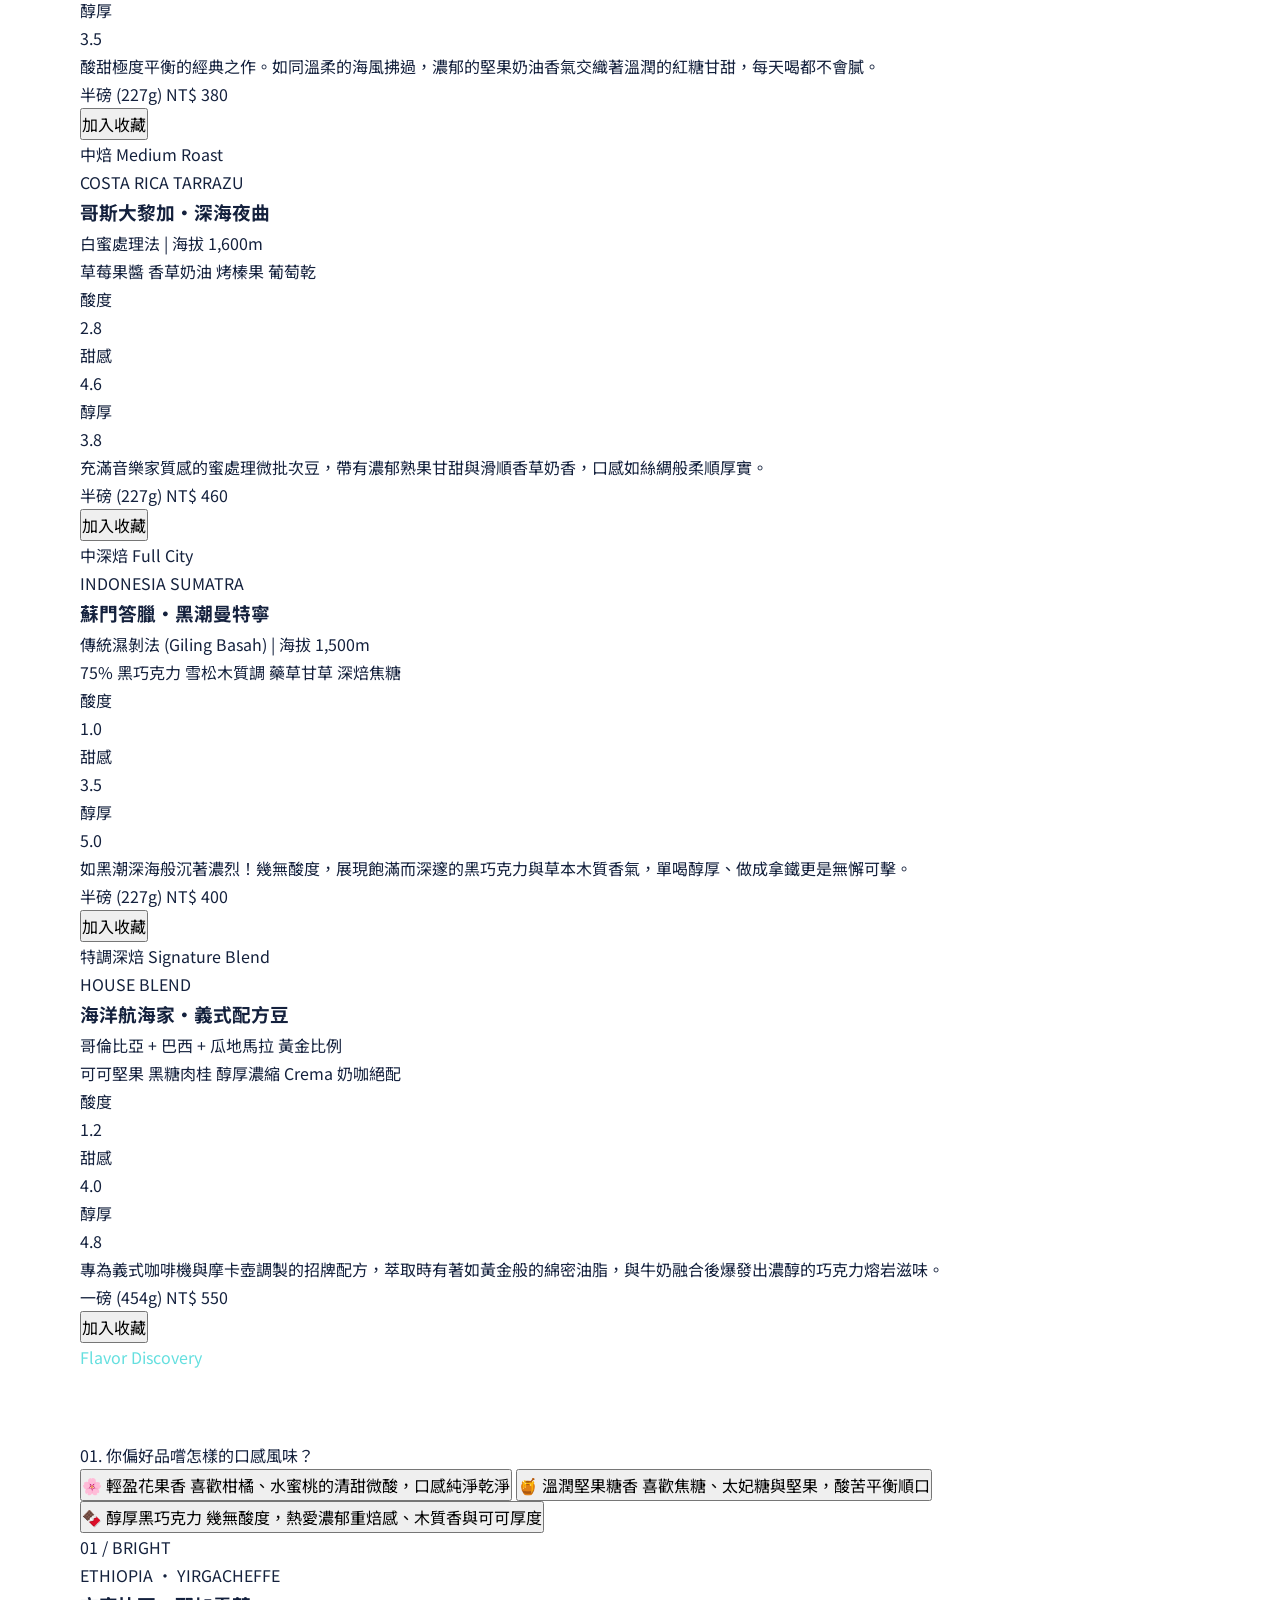
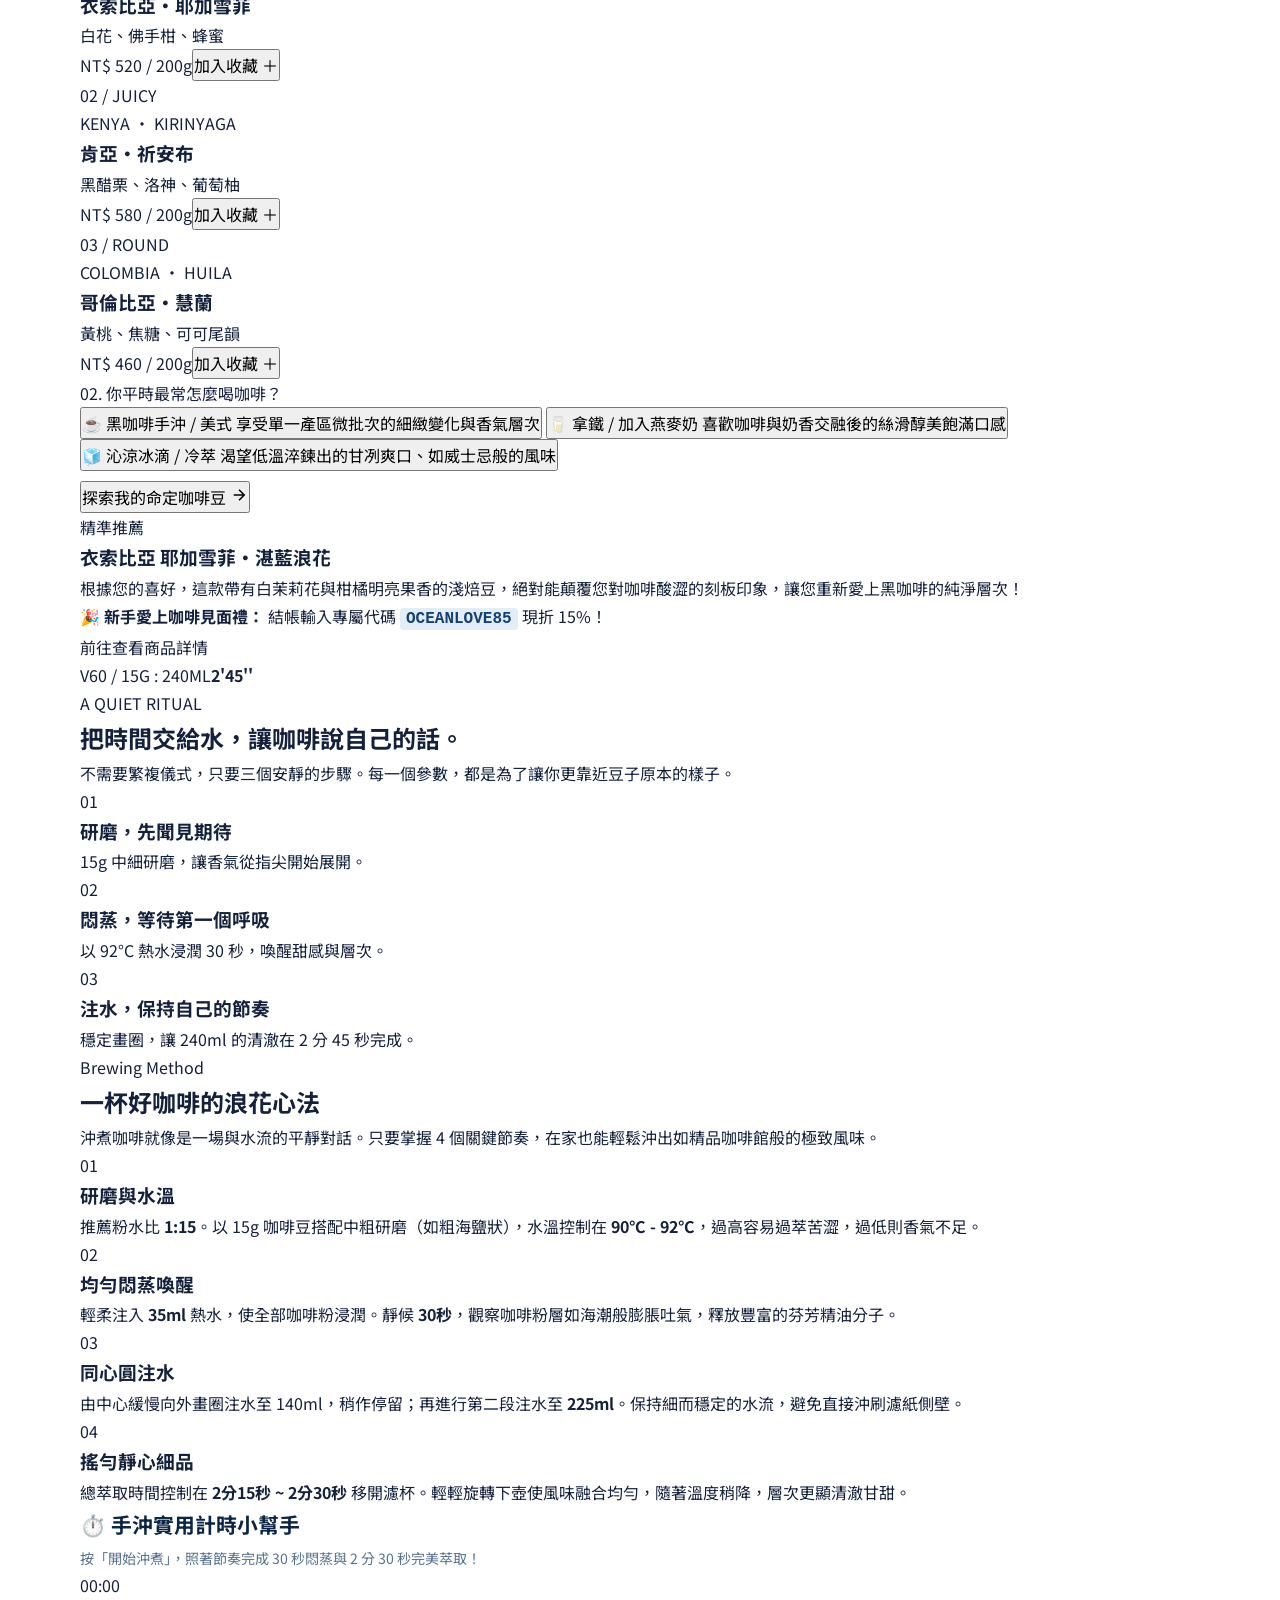
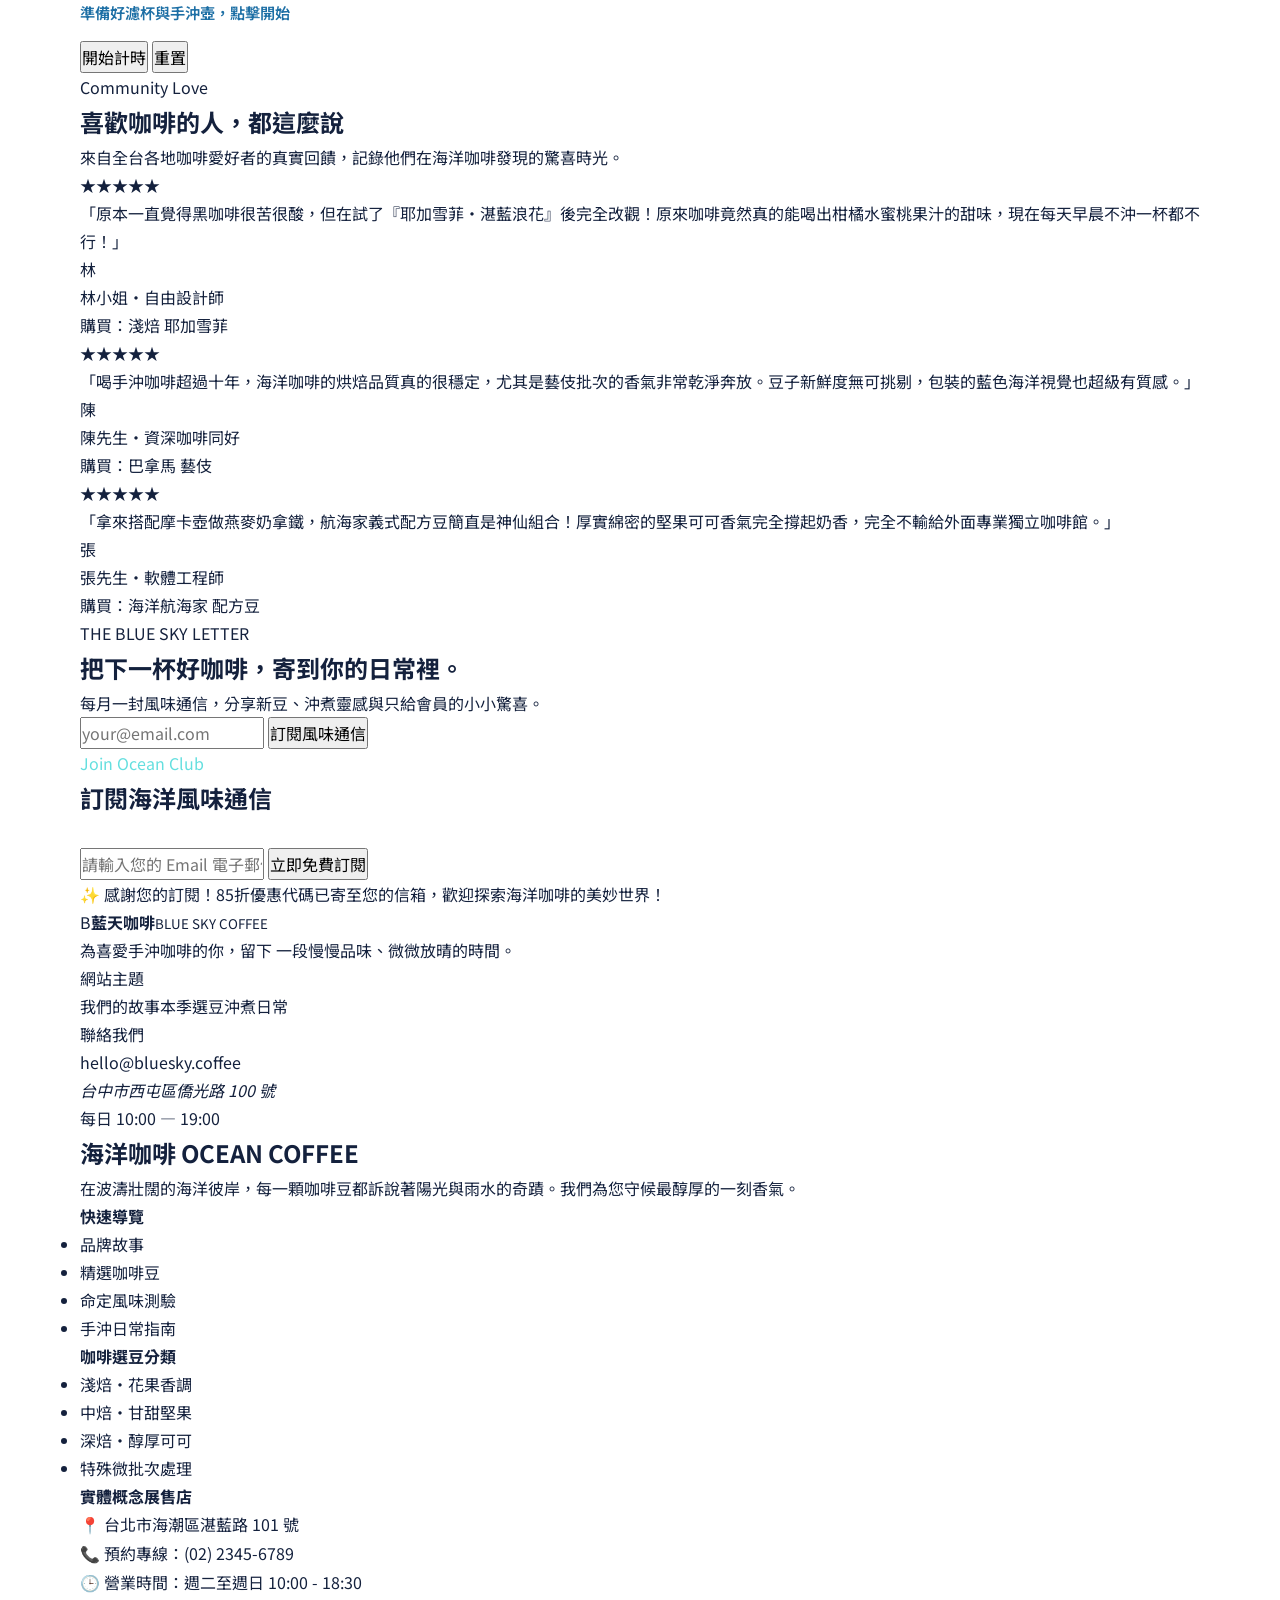
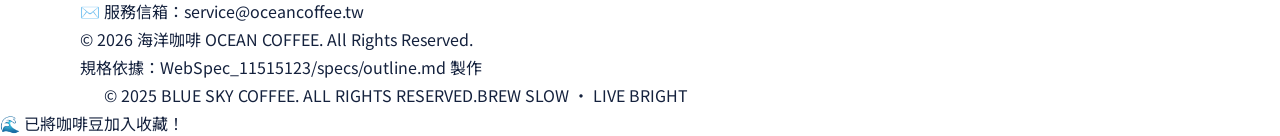
==== commit 855069f2: "123" ====
--- a/onepage/index.html
+++ b/onepage/index.html
@@ -1,14 +1,24 @@
 <!doctype html>
+<!DOCTYPE html>
 <html lang="zh-Hant">
 <head>
   <meta charset="UTF-8">
   <meta name="viewport" content="width=device-width, initial-scale=1.0">
   <meta name="description" content="藍天咖啡，為手沖咖啡愛好者挑選當季精品咖啡豆，讓每一杯都清澈、明亮、值得細品。">
   <title>藍天咖啡｜讓風味，慢慢抵達</title>
+  <meta name="description" content="海洋咖啡（Ocean Coffee）— 為每一位熱愛咖啡的靈魂，精選全球產區各種精品咖啡豆。從清爽浪花果香到深海醇厚厚韻，帶您探索風味、愛上咖啡。">
+  <title>海洋咖啡 OCEAN COFFEE｜探索產區咖啡豆，讓每一杯都遇見心動風味</title>
+  
+  <!-- Google Fonts -->
   <link rel="preconnect" href="https://fonts.googleapis.com">
   <link rel="preconnect" href="https://fonts.gstatic.com" crossorigin>
   <link href="https://fonts.googleapis.com/css2?family=Noto+Sans+TC:wght@400;500;600;700&family=Noto+Serif+TC:wght@600;700;800;900&family=Playfair+Display:wght@600;700&display=swap" rel="stylesheet">
+  <link href="https://fonts.googleapis.com/css2?family=Montserrat:wght@400;500;600;700;800&family=Noto+Sans+TC:wght@300;400;500;600;700&family=Noto+Serif+TC:wght@600;700;900&display=swap" rel="stylesheet">
+
   <style>
+    /* --------------------------------------------------
+       全域變數與重設（以海洋藍為主色系）
+    -------------------------------------------------- */
     :root {
       --navy: #062742;
       --blue: #0c5b95;
@@ -20,16 +30,58 @@
       --line: #d7e4e8;
       --sand: #e5b66b;
       --shadow: 0 18px 50px rgba(6, 39, 66, .13);
+      --ocean-deep: #06192d;       /* 最深海藍，用於頁尾與沉穩背景 */
+      --ocean-navy: #0b2545;       /* 主深藍，標題與重要文字 */
+      --ocean-primary: #134074;    /* 核心海洋藍 */
+      --ocean-blue: #1d6fa5;       /* 明亮海藍，按鈕與重要強調 */
+      --ocean-azure: #38a3a5;      /* 碧綠海波色，點綴與亮點 */
+      --ocean-cyan: #64dfdf;       /* 淺海青，微光與強調線條 */
+      --ocean-mist: #eef6fb;       /* 浪花淡藍，區塊交替背景 */
+      --ocean-card: #f8fcff;       /* 卡片淺底 */
+      
+      --sand-gold: #cfa15a;        /* 烘焙金／沙灘色，呼應咖啡豆與溫暖點綴 */
+      --sand-light: #f4ece1;       /* 暖沙底色 */
+      --coffee-bean: #4a2c20;      /* 深咖啡豆色 */
+      
+      --text-main: #14213d;        /* 主要深色文字 */
+      --text-muted: #57738f;       /* 次要段落說明文字 */
+      --text-light: #f0f7fc;       /* 淺色字 */
+      
+      --border-line: #d1e3ef;      /* 邊框線 */
+      --shadow-sm: 0 4px 12px rgba(11, 37, 69, 0.08);
+      --shadow-md: 0 10px 28px rgba(11, 37, 69, 0.12);
+      --shadow-lg: 0 20px 48px rgba(11, 37, 69, 0.18);
+      --radius-sm: 6px;
+      --radius-md: 12px;
+      --radius-lg: 20px;
+      --radius-full: 9999px;
+      --transition: all 0.3s cubic-bezier(0.25, 0.8, 0.25, 1);
     }
 
     * { box-sizing: border-box; }
     html { scroll-behavior: smooth; }
+    * {
+      box-sizing: border-box;
+      margin: 0;
+      padding: 0;
+    }
+
+    html {
+      scroll-behavior: smooth;
+      font-size: 16px;
+    }
+
     body {
       margin: 0;
       color: var(--ink);
       background: var(--cream);
       font: 16px/1.7 "Noto Sans TC", sans-serif;
+      font-family: "Noto Sans TC", -apple-system, BlinkMacSystemFont, "Segoe UI", Roboto, sans-serif;
+      color: var(--text-main);
+      background-color: #ffffff;
+      line-height: 1.75;
       -webkit-font-smoothing: antialiased;
+      overflow-x: hidden;
     }
     a { color: inherit; text-decoration: none; }
     button, input { font: inherit; }
@@ -37,33 +89,625 @@
     .wrap { width: min(1120px, calc(100% - 48px)); margin: 0 auto; }
     .eyebrow {
       display: flex;
+
+    a {
+      color: inherit;
+      text-decoration: none;
+      transition: var(--transition);
+    }
+
+    button, input, select {
+      font-family: inherit;
+    }
+
+    img {
+      max-width: 100%;
+      height: auto;
+      display: block;
+    }
+
+    .container {
+      width: min(1200px, calc(100% - 48px));
+      margin: 0 auto;
+    }
+
+    /* 標題與字體工具 */
+    .serif {
+      font-family: "Noto Serif TC", serif;
+    }
+
+    .en-font {
+      font-family: "Montserrat", sans-serif;
+    }
+
+    .section-eyebrow {
+      display: inline-flex;
       align-items: center;
       gap: 12px;
       margin: 0 0 18px;
       color: var(--blue);
       font-size: 11px;
+      gap: 10px;
+      color: var(--ocean-blue);
+      font-size: 0.85rem;
       font-weight: 700;
       letter-spacing: .18em;
+      letter-spacing: 0.2em;
+      text-transform: uppercase;
+      margin-bottom: 12px;
     }
     .eyebrow::before { width: 28px; height: 1px; background: currentColor; content: ""; }
+
+    .section-eyebrow::before {
+      content: "";
+      width: 24px;
+      height: 2px;
+      background: currentColor;
+      border-radius: 2px;
+    }
+
     .section-title {
       margin: 0;
       font: 800 clamp(30px, 4vw, 46px)/1.28 "Noto Serif TC", serif;
       letter-spacing: .045em;
+      font-size: clamp(2rem, 3.8vw, 2.75rem);
+      font-weight: 900;
+      color: var(--ocean-navy);
+      line-height: 1.3;
+      margin-bottom: 16px;
+      letter-spacing: 0.02em;
     }
     .text-blue { color: var(--blue); }
     .button, .outline-link {
+
+    .section-subtitle {
+      font-size: 1.05rem;
+      color: var(--text-muted);
+      max-width: 640px;
+      line-height: 1.8;
+      margin-bottom: 40px;
+    }
+
+    .text-center {
+      text-align: center;
+    }
+    .text-center .section-eyebrow {
+      justify-content: center;
+    }
+    .text-center .section-eyebrow::after {
+      content: "";
+      width: 24px;
+      height: 2px;
+      background: currentColor;
+      border-radius: 2px;
+    }
+    .text-center .section-subtitle {
+      margin-left: auto;
+      margin-right: auto;
+    }
+
+    /* 通用按鈕 */
+    .btn {
       display: inline-flex;
       min-height: 50px;
       align-items: center;
       justify-content: center;
       padding: 10px 23px;
+      gap: 8px;
+      padding: 13px 28px;
+      font-size: 0.95rem;
+      font-weight: 600;
+      border-radius: var(--radius-full);
+      cursor: pointer;
+      transition: var(--transition);
       border: 1px solid transparent;
+      text-align: center;
+    }
+
+    .btn-primary {
+      background: linear-gradient(135deg, var(--ocean-primary), var(--ocean-blue));
+      color: #ffffff;
+      box-shadow: 0 6px 20px rgba(19, 64, 116, 0.25);
+    }
+    .btn-primary:hover {
+      background: linear-gradient(135deg, var(--ocean-blue), #2a8bc9);
+      box-shadow: 0 8px 24px rgba(29, 111, 165, 0.35);
+      transform: translateY(-2px);
+      color: #ffffff;
+    }
+
+    .btn-gold {
+      background: linear-gradient(135deg, #cfa15a, #e09f3e);
+      color: #ffffff;
+      box-shadow: 0 6px 18px rgba(207, 161, 90, 0.3);
+    }
+    .btn-gold:hover {
+      background: linear-gradient(135deg, #dfb169, #f0af4e);
+      transform: translateY(-2px);
+      box-shadow: 0 8px 24px rgba(207, 161, 90, 0.45);
+      color: #ffffff;
+    }
+
+    .btn-outline-white {
+      background: rgba(255, 255, 255, 0.1);
+      backdrop-filter: blur(8px);
+      color: #ffffff;
+      border-color: rgba(255, 255, 255, 0.4);
+    }
+    .btn-outline-white:hover {
+      background: #ffffff;
+      color: var(--ocean-primary);
+      border-color: #ffffff;
+      transform: translateY(-2px);
+    }
+
+    .btn-outline-blue {
+      background: transparent;
+      color: var(--ocean-primary);
+      border-color: var(--ocean-primary);
+    }
+    .btn-outline-blue:hover {
+      background: var(--ocean-primary);
+      color: #ffffff;
+      transform: translateY(-2px);
+    }
+
+    .btn-sm {
+      padding: 8px 18px;
+      font-size: 0.85rem;
+    }
+
+    /* --------------------------------------------------
+       導航列 (Navigation Header)
+    -------------------------------------------------- */
+    .site-header {
+      position: fixed;
+      top: 0;
+      left: 0;
+      width: 100%;
+      z-index: 1000;
+      background: rgba(255, 255, 255, 0.92);
+      backdrop-filter: blur(12px);
+      border-bottom: 1px solid rgba(209, 227, 239, 0.6);
+      transition: var(--transition);
+    }
+
+    .site-header.scrolled {
+      background: rgba(255, 255, 255, 0.98);
+      box-shadow: var(--shadow-sm);
+    }
+
+    .nav-container {
+      display: flex;
+      align-items: center;
+      justify-content: space-between;
+      height: 76px;
+    }
+
+    .brand-logo {
+      display: flex;
+      align-items: center;
+      gap: 12px;
+    }
+
+    .brand-icon {
+      width: 42px;
+      height: 42px;
+      border-radius: 50%;
+      background: linear-gradient(135deg, var(--ocean-navy), var(--ocean-blue));
+      display: flex;
+      align-items: center;
+      justify-content: center;
+      color: #ffffff;
+      box-shadow: 0 4px 10px rgba(11, 37, 69, 0.2);
+    }
+
+    .brand-text h1 {
+      font-size: 1.35rem;
+      font-weight: 900;
+      color: var(--ocean-navy);
+      letter-spacing: 0.05em;
+      line-height: 1.1;
+    }
+
+    .brand-text span {
+      font-size: 0.68rem;
+      font-weight: 700;
+      letter-spacing: 0.22em;
+      color: var(--ocean-blue);
+      display: block;
+    }
+
+    .nav-menu {
+      display: flex;
+      align-items: center;
+      list-style: none;
+      gap: 28px;
+    }
+
+    .nav-link {
+      font-size: 0.95rem;
+      font-weight: 500;
+      color: var(--text-main);
+      position: relative;
+      padding: 6px 0;
+    }
+
+    .nav-link::after {
+      content: "";
+      position: absolute;
+      bottom: 0;
+      left: 0;
+      width: 0;
+      height: 2px;
+      background: var(--ocean-blue);
+      transition: var(--transition);
       border-radius: 2px;
       font-size: 14px;
+    }
+
+    .nav-link:hover {
+      color: var(--ocean-blue);
+    }
+    .nav-link:hover::after {
+      width: 100%;
+    }
+
+    .nav-actions {
+      display: flex;
+      align-items: center;
+      gap: 14px;
+    }
+
+    .mobile-menu-btn {
+      display: none;
+      background: none;
+      border: none;
+      cursor: pointer;
+      color: var(--ocean-navy);
+      padding: 8px;
+    }
+
+    /* --------------------------------------------------
+       Hero 區塊 (海洋與咖啡的深邃相遇)
+    -------------------------------------------------- */
+    .hero-section {
+      position: relative;
+      min-height: 100vh;
+      background: linear-gradient(160deg, var(--ocean-deep) 0%, var(--ocean-navy) 40%, var(--ocean-primary) 85%, #185288 100%);
+      color: #ffffff;
+      display: flex;
+      align-items: center;
+      padding-top: 100px;
+      padding-bottom: 90px;
+      overflow: hidden;
+    }
+
+    /* 海洋流體光影與波浪背景 */
+    .hero-bg-waves {
+      position: absolute;
+      bottom: -2px;
+      left: 0;
+      width: 100%;
+      line-height: 0;
+      z-index: 2;
+    }
+
+    .hero-bg-waves svg {
+      width: 100%;
+      height: 90px;
+      fill: #ffffff;
+    }
+
+    .hero-glow-1 {
+      position: absolute;
+      top: -100px;
+      right: -100px;
+      width: 500px;
+      height: 500px;
+      background: radial-gradient(circle, rgba(56, 163, 165, 0.28) 0%, transparent 70%);
+      border-radius: 50%;
+      filter: blur(60px);
+      pointer-events: none;
+    }
+
+    .hero-glow-2 {
+      position: absolute;
+      bottom: 80px;
+      left: -80px;
+      width: 400px;
+      height: 400px;
+      background: radial-gradient(circle, rgba(29, 111, 165, 0.35) 0%, transparent 70%);
+      border-radius: 50%;
+      filter: blur(50px);
+      pointer-events: none;
+    }
+
+    .hero-grid {
+      display: grid;
+      grid-template-columns: 1.15fr 0.85fr;
+      align-items: center;
+      gap: 50px;
+      position: relative;
+      z-index: 3;
+    }
+
+    .hero-badge {
+      display: inline-flex;
+      align-items: center;
+      gap: 8px;
+      padding: 6px 16px;
+      background: rgba(255, 255, 255, 0.12);
+      border: 1px solid rgba(255, 255, 255, 0.25);
+      border-radius: var(--radius-full);
+      font-size: 0.82rem;
+      letter-spacing: 0.12em;
+      color: var(--ocean-cyan);
+      margin-bottom: 24px;
+      backdrop-filter: blur(6px);
+    }
+
+    .hero-title {
+      font-size: clamp(2.4rem, 4.8vw, 3.6rem);
+      font-weight: 900;
+      line-height: 1.25;
+      margin-bottom: 22px;
+      letter-spacing: 0.02em;
+      text-shadow: 0 4px 16px rgba(0, 0, 0, 0.25);
+    }
+
+    .hero-title .highlight {
+      background: linear-gradient(120deg, #64dfdf 0%, #a0e8af 100%);
+      -webkit-background-clip: text;
+      -webkit-text-fill-color: transparent;
+    }
+
+    .hero-description {
+      font-size: 1.12rem;
+      line-height: 1.85;
+      color: rgba(238, 246, 251, 0.88);
+      margin-bottom: 34px;
+      max-width: 580px;
+    }
+
+    .hero-cta-group {
+      display: flex;
+      flex-wrap: wrap;
+      gap: 16px;
+      margin-bottom: 48px;
+    }
+
+    .hero-features-list {
+      display: grid;
+      grid-template-columns: repeat(3, 1fr);
+      gap: 20px;
+      border-top: 1px solid rgba(255, 255, 255, 0.16);
+      padding-top: 24px;
+    }
+
+    .hero-feature-item {
+      display: flex;
+      flex-direction: column;
+      gap: 4px;
+    }
+
+    .hero-feature-num {
+      font-size: 1.5rem;
+      font-weight: 800;
+      color: var(--ocean-cyan);
+    }
+
+    .hero-feature-text {
+      font-size: 0.82rem;
+      color: rgba(255, 255, 255, 0.75);
+    }
+
+    /* Hero 右側卡片展示 */
+    .hero-card-showcase {
+      position: relative;
+    }
+
+    .hero-main-card {
+      background: rgba(255, 255, 255, 0.12);
+      backdrop-filter: blur(16px);
+      border: 1px solid rgba(255, 255, 255, 0.28);
+      border-radius: var(--radius-lg);
+      padding: 36px 30px;
+      box-shadow: 0 30px 60px rgba(0, 0, 0, 0.3);
+      position: relative;
+    }
+
+    .ocean-bean-visual {
+      width: 100%;
+      height: 240px;
+      border-radius: var(--radius-md);
+      background: linear-gradient(135deg, rgba(19, 64, 116, 0.8), rgba(6, 25, 45, 0.95)),
+                  radial-gradient(ellipse at center, rgba(100, 223, 223, 0.25) 0%, transparent 70%);
+      display: flex;
+      flex-direction: column;
+      align-items: center;
+      justify-content: center;
+      position: relative;
+      overflow: hidden;
+      border: 1px solid rgba(255, 255, 255, 0.15);
+      margin-bottom: 24px;
+    }
+
+    .ocean-wave-circle {
+      position: absolute;
+      width: 180px;
+      height: 180px;
+      border: 2px dashed rgba(100, 223, 223, 0.35);
+      border-radius: 50%;
+      animation: spinSlow 30s linear infinite;
+    }
+
+    @keyframes spinSlow {
+      from { transform: rotate(0deg); }
+      to { transform: rotate(360deg); }
+    }
+
+    .hero-bean-icon {
+      font-size: 4rem;
+      filter: drop-shadow(0 8px 16px rgba(0, 0, 0, 0.4));
+      position: relative;
+      z-index: 2;
+    }
+
+    .hero-card-badge {
+      position: absolute;
+      bottom: 12px;
+      background: rgba(6, 25, 45, 0.7);
+      padding: 4px 14px;
+      border-radius: var(--radius-full);
+      font-size: 0.75rem;
+      letter-spacing: 0.1em;
+      color: #e0f2fe;
+    }
+
+    .hero-card-info h3 {
+      font-size: 1.4rem;
+      margin-bottom: 8px;
+    }
+
+    .hero-card-info p {
+      font-size: 0.9rem;
+      color: rgba(255, 255, 255, 0.8);
+      margin-bottom: 16px;
+    }
+
+    .flavor-pills {
+      display: flex;
+      flex-wrap: wrap;
+      gap: 6px;
+    }
+
+    .pill {
+      font-size: 0.75rem;
+      padding: 3px 10px;
+      border-radius: var(--radius-full);
+      background: rgba(255, 255, 255, 0.15);
+      color: #ffffff;
+    }
+
+    .floating-mini-card {
+      position: absolute;
+      bottom: -25px;
+      left: -25px;
+      background: #ffffff;
+      color: var(--text-main);
+      padding: 14px 20px;
+      border-radius: var(--radius-md);
+      box-shadow: var(--shadow-lg);
+      display: flex;
+      align-items: center;
+      gap: 12px;
+      z-index: 4;
+      animation: floatSmooth 4s ease-in-out infinite alternate;
+    }
+
+    @keyframes floatSmooth {
+      0% { transform: translateY(0); }
+      100% { transform: translateY(-8px); }
+    }
+
+    .floating-mini-card .mini-icon {
+      width: 40px;
+      height: 40px;
+      background: var(--ocean-mist);
+      border-radius: 50%;
+      display: flex;
+      align-items: center;
+      justify-content: center;
+      color: var(--ocean-primary);
+      font-size: 1.2rem;
+    }
+
+    .floating-mini-card strong {
+      display: block;
+      font-size: 0.88rem;
+      color: var(--ocean-navy);
+    }
+
+    .floating-mini-card span {
+      font-size: 0.75rem;
+      color: var(--text-muted);
+    }
+
+    /* --------------------------------------------------
+       品牌理念：讓客戶愛上咖啡 (Why Love Coffee)
+    -------------------------------------------------- */
+    .about-section {
+      padding: 110px 0 90px;
+      background: #ffffff;
+      position: relative;
+    }
+
+    .about-grid {
+      display: grid;
+      grid-template-columns: repeat(3, 1fr);
+      gap: 32px;
+      margin-top: 50px;
+    }
+
+    .about-card {
+      background: var(--ocean-mist);
+      border: 1px solid var(--border-line);
+      border-radius: var(--radius-lg);
+      padding: 40px 32px;
+      transition: var(--transition);
+      position: relative;
+      overflow: hidden;
+    }
+
+    .about-card::after {
+      content: "";
+      position: absolute;
+      top: 0;
+      left: 0;
+      width: 100%;
+      height: 4px;
+      background: linear-gradient(90deg, var(--ocean-primary), var(--ocean-cyan));
+      opacity: 0;
+      transition: var(--transition);
+    }
+
+    .about-card:hover {
+      transform: translateY(-8px);
+      box-shadow: var(--shadow-md);
+      background: #ffffff;
+      border-color: rgba(29, 111, 165, 0.35);
+    }
+
+    .about-card:hover::after {
+      opacity: 1;
+    }
+
+    .about-card-icon {
+      width: 64px;
+      height: 64px;
+      border-radius: var(--radius-md);
+      background: #ffffff;
+      box-shadow: var(--shadow-sm);
+      display: flex;
+      align-items: center;
+      justify-content: center;
+      color: var(--ocean-blue);
+      margin-bottom: 24px;
+    }
+
+    .about-card:hover .about-card-icon {
+      background: linear-gradient(135deg, var(--ocean-primary), var(--ocean-blue));
+      color: #ffffff;
+    }
+
+    .about-card h3 {
+      font-size: 1.35rem;
       font-weight: 700;
       letter-spacing: .04em;
       transition: transform .25s ease, background-color .25s ease, color .25s ease, border-color .25s ease;
+      color: var(--ocean-navy);
+      margin-bottom: 12px;
     }
     .button:hover, .outline-link:hover { transform: translateY(-2px); }
     .button--sand { color: var(--navy); background: var(--sand); }
@@ -88,6 +732,11 @@
     .nav-links .nav-cta { padding: 8px 13px; border: 1px solid rgba(255,255,255,.72); }
     .nav-links .nav-cta:hover { color: var(--navy); background: #fff; }
     .menu-toggle { display: none; width: 42px; height: 42px; border: 1px solid rgba(255,255,255,.7); color: #fff; background: transparent; font-size: 23px; line-height: 1; }
+    .about-card p {
+      font-size: 0.95rem;
+      color: var(--text-muted);
+      line-height: 1.7;
+    }
 
     .hero { position: relative; min-height: 704px; overflow: hidden; color: #fff; background: var(--navy); isolation: isolate; }
     .hero::before { position: absolute; z-index: -2; top: -320px; right: -210px; width: 810px; height: 810px; border-radius: 50%; background: radial-gradient(circle, rgba(117,198,232,.38), rgba(12,91,149,.18) 38%, transparent 69%); content: ""; }
@@ -102,6 +751,15 @@
     .hero-note { margin: 31px 0 0; color: rgba(255,255,255,.55); font: 600 11px/1.5 "Playfair Display", serif; letter-spacing: .16em; }
     .scroll-cue { position: absolute; bottom: 35px; left: 0; display: flex; align-items: center; gap: 10px; color: rgba(255,255,255,.63); font-size: 10px; font-weight: 600; letter-spacing: .18em; }
     .scroll-cue::before { width: 38px; height: 1px; background: var(--sky); content: ""; }
+    /* --------------------------------------------------
+       各種咖啡豆專區 (Featured Coffee Beans)
+    -------------------------------------------------- */
+    .beans-section {
+      padding: 100px 0;
+      background: linear-gradient(180deg, #f7fbfe 0%, #eef5fb 100%);
+      border-top: 1px solid var(--border-line);
+      border-bottom: 1px solid var(--border-line);
+    }
 
     .hero-art { position: relative; align-self: stretch; min-height: 470px; overflow: hidden; }
     .hero-art .sun { position: absolute; top: 52px; right: 54px; width: clamp(138px, 18vw, 200px); aspect-ratio: 1; border-radius: 50%; background: #b9e8f5; box-shadow: 0 0 0 27px rgba(117,198,232,.09), 0 0 0 59px rgba(117,198,232,.045); }
@@ -116,6 +774,14 @@
     .vessel-handle { position: absolute; right: 0; bottom: 49px; width: 62px; height: 98px; border: 10px solid #a9dce9; border-left: 0; border-radius: 0 53px 53px 0; }
     .art-label { position: absolute; z-index: 5; right: 0; bottom: 64px; display: grid; gap: 3px; color: rgba(255,255,255,.73); font-size: 11px; letter-spacing: .1em; text-align: right; }
     .art-label strong { color: var(--sky); font: 700 22px/1 "Playfair Display", serif; }
+    /* 焙度與風味篩選標籤 */
+    .filter-tabs {
+      display: flex;
+      justify-content: center;
+      flex-wrap: wrap;
+      gap: 12px;
+      margin-bottom: 48px;
+    }
 
     /* Story */
     .story { padding: 118px 0; background: #fff; }
@@ -135,6 +801,18 @@
     .story-copy p { margin: 19px 0 0; color: var(--muted); }
     .inline-link { display: inline-flex; align-items: center; gap: 8px; margin-top: 24px; padding-bottom: 5px; border-bottom: 1px solid var(--blue); color: var(--blue); font-weight: 700; }
     .inline-link:hover { color: var(--navy); }
+    .filter-btn {
+      padding: 10px 22px;
+      border-radius: var(--radius-full);
+      background: #ffffff;
+      border: 1px solid var(--border-line);
+      color: var(--text-muted);
+      font-size: 0.9rem;
+      font-weight: 600;
+      cursor: pointer;
+      transition: var(--transition);
+      box-shadow: var(--shadow-sm);
+    }
 
     /* Coffee collection */
     .coffee { padding: 111px 0 120px; background: var(--mist); }
@@ -154,6 +832,10 @@
     .price { font: 700 15px/1.3 "Playfair Display", serif; letter-spacing: .04em; }
     .save-coffee { padding: 0 0 5px; border: 0; border-bottom: 1px solid rgba(255,255,255,.72); color: #fff; background: transparent; font-size: 13px; font-weight: 700; white-space: nowrap; transition: color .2s, border-color .2s; }
     .save-coffee:hover { border-color: var(--sand); color: var(--sand); }
+    .filter-btn:hover {
+      color: var(--ocean-blue);
+      border-color: var(--ocean-blue);
+    }
 
     /* Brew */
     .brew { padding: 118px 0; background: #fff; }
@@ -176,6 +858,12 @@
     .step-number { color: var(--blue); font: 700 24px/1 "Playfair Display", serif; }
     .brew-step h3 { margin: 0; font: 700 16px/1.5 "Noto Serif TC", serif; }
     .brew-step p { margin: 4px 0 0; color: var(--muted); font-size: 14px; }
+    .filter-btn.active {
+      background: var(--ocean-navy);
+      color: #ffffff;
+      border-color: var(--ocean-navy);
+      box-shadow: 0 4px 14px rgba(11, 37, 69, 0.25);
+    }
 
     /* Subscribe and footer */
     .visit { position: relative; overflow: hidden; padding: 108px 0 113px; color: #fff; text-align: center; background: var(--navy); }
@@ -200,11 +888,27 @@
     .footer-links a:hover { color: var(--sky); }
     .footer-links address { font-style: normal; }
     .footer-bottom { display: flex; justify-content: space-between; gap: 20px; padding-top: 20px; border-top: 1px solid rgba(255,255,255,.17); color: rgba(255,255,255,.44); font: 600 10px/1.5 "Playfair Display", serif; letter-spacing: .1em; }
+    /* 咖啡豆卡片網格 */
+    .beans-grid {
+      display: grid;
+      grid-template-columns: repeat(auto-fill, minmax(350px, 1fr));
+      gap: 32px;
+    }
 
     .toast { position: fixed; z-index: 50; right: 22px; bottom: 22px; max-width: min(370px, calc(100vw - 44px)); padding: 14px 18px; border-left: 3px solid var(--sand); color: #fff; background: var(--navy); box-shadow: var(--shadow); font-size: 14px; opacity: 0; pointer-events: none; transform: translateY(12px); transition: opacity .25s ease, transform .25s ease; }
     .toast.show { opacity: 1; transform: translateY(0); }
     .reveal { opacity: 0; transform: translateY(18px); transition: opacity .65s ease, transform .65s ease; }
     .reveal.visible { opacity: 1; transform: translateY(0); }
+    .bean-card {
+      background: #ffffff;
+      border-radius: var(--radius-lg);
+      overflow: hidden;
+      border: 1px solid rgba(209, 227, 239, 0.8);
+      box-shadow: var(--shadow-sm);
+      transition: var(--transition);
+      display: flex;
+      flex-direction: column;
+    }
 
     @media (max-width: 820px) {
       .menu-toggle { display: grid; place-items: center; }
@@ -228,6 +932,10 @@
       .coffee-card:nth-child(3) { grid-column: span 2; }
       .footer-grid { grid-template-columns: 1fr 1fr; }
       .footer-brand { grid-column: 1 / -1; }
+    .bean-card:hover {
+      transform: translateY(-6px);
+      box-shadow: var(--shadow-lg);
+      border-color: var(--ocean-cyan);
     }
     @media (max-width: 560px) {
       .wrap { width: calc(100% - 34px); }
@@ -264,11 +972,648 @@
       .footer-grid { grid-template-columns: 1fr; gap: 33px; }
       .footer-brand { grid-column: auto; }
       .footer-bottom { display: grid; gap: 8px; }
+
+    .bean-card-header {
+      padding: 24px;
+      background: linear-gradient(135deg, #f0f7fc 0%, #e4eff8 100%);
+      position: relative;
+      border-bottom: 1px solid var(--border-line);
     }
     @media (prefers-reduced-motion: reduce) {
       html { scroll-behavior: auto; }
       *, *::before, *::after { transition-duration: .01ms !important; animation-duration: .01ms !important; animation-iteration-count: 1 !important; }
       .reveal { opacity: 1; transform: none; }
+
+    .bean-roast-badge {
+      display: inline-block;
+      padding: 4px 12px;
+      border-radius: var(--radius-full);
+      font-size: 0.75rem;
+      font-weight: 700;
+      letter-spacing: 0.08em;
+      margin-bottom: 12px;
+    }
+
+    .roast-light {
+      background: #e1f5fe;
+      color: #0288d1;
+      border: 1px solid #b3e5fc;
+    }
+
+    .roast-medium {
+      background: #fff8e1;
+      color: #f57f17;
+      border: 1px solid #ffe082;
+    }
+
+    .roast-dark {
+      background: #efebe9;
+      color: #4e342e;
+      border: 1px solid #d7ccc8;
+    }
+
+    .roast-special {
+      background: #ede7f6;
+      color: #512da8;
+      border: 1px solid #d1c4e9;
+    }
+
+    .bean-origin {
+      font-size: 0.82rem;
+      color: var(--ocean-blue);
+      font-weight: 600;
+      letter-spacing: 0.1em;
+      text-transform: uppercase;
+      margin-bottom: 4px;
+    }
+
+    .bean-title {
+      font-size: 1.35rem;
+      font-weight: 800;
+      color: var(--ocean-navy);
+      line-height: 1.35;
+    }
+
+    .bean-process {
+      font-size: 0.85rem;
+      color: var(--text-muted);
+      margin-top: 4px;
+    }
+
+    .bean-card-body {
+      padding: 24px;
+      flex: 1;
+      display: flex;
+      flex-direction: column;
+    }
+
+    .bean-flavor-tags {
+      display: flex;
+      flex-wrap: wrap;
+      gap: 6px;
+      margin-bottom: 20px;
+    }
+
+    .flavor-tag {
+      font-size: 0.75rem;
+      padding: 4px 10px;
+      border-radius: 4px;
+      background: var(--ocean-mist);
+      color: var(--ocean-primary);
+      font-weight: 500;
+      border: 1px solid rgba(29, 111, 165, 0.15);
+    }
+
+    /* 風味雷達數據條 */
+    .flavor-meters {
+      display: flex;
+      flex-direction: column;
+      gap: 10px;
+      margin-bottom: 24px;
+      padding: 14px 16px;
+      background: #fbfdff;
+      border-radius: var(--radius-sm);
+      border: 1px solid #edf4fa;
+    }
+
+    .meter-row {
+      display: flex;
+      align-items: center;
+      gap: 10px;
+      font-size: 0.8rem;
+    }
+
+    .meter-label {
+      width: 45px;
+      color: var(--text-muted);
+      font-weight: 500;
+    }
+
+    .meter-bar-track {
+      flex: 1;
+      height: 6px;
+      background: #e2edf6;
+      border-radius: 3px;
+      overflow: hidden;
+    }
+
+    .meter-bar-fill {
+      height: 100%;
+      border-radius: 3px;
+      background: linear-gradient(90deg, var(--ocean-blue), var(--ocean-cyan));
+    }
+
+    .meter-val {
+      width: 28px;
+      text-align: right;
+      font-weight: 700;
+      color: var(--ocean-navy);
+      font-size: 0.75rem;
+    }
+
+    .bean-desc {
+      font-size: 0.9rem;
+      color: var(--text-muted);
+      line-height: 1.65;
+      margin-bottom: 20px;
+      flex: 1;
+    }
+
+    .bean-card-footer {
+      display: flex;
+      align-items: center;
+      justify-content: space-between;
+      padding-top: 18px;
+      border-top: 1px solid #edf4fa;
+    }
+
+    .bean-price-box {
+      display: flex;
+      flex-direction: column;
+    }
+
+    .bean-weight {
+      font-size: 0.75rem;
+      color: var(--text-muted);
+    }
+
+    .bean-price {
+      font-size: 1.35rem;
+      font-weight: 800;
+      color: var(--ocean-navy);
+    }
+
+    /* --------------------------------------------------
+       命定咖啡探索測驗 (Coffee Flavor Quiz)
+    -------------------------------------------------- */
+    .quiz-section {
+      padding: 100px 0;
+      background: linear-gradient(135deg, var(--ocean-navy) 0%, var(--ocean-primary) 100%);
+      color: #ffffff;
+      position: relative;
+      overflow: hidden;
+    }
+
+    .quiz-box {
+      max-width: 800px;
+      margin: 0 auto;
+      background: rgba(255, 255, 255, 0.08);
+      backdrop-filter: blur(16px);
+      border: 1px solid rgba(255, 255, 255, 0.2);
+      border-radius: var(--radius-lg);
+      padding: 44px;
+      box-shadow: 0 24px 60px rgba(0, 0, 0, 0.25);
+    }
+
+    .quiz-step {
+      margin-bottom: 30px;
+    }
+
+    .quiz-step-title {
+      font-size: 1.15rem;
+      font-weight: 700;
+      margin-bottom: 16px;
+      display: flex;
+      align-items: center;
+      gap: 10px;
+      color: var(--ocean-cyan);
+    }
+
+    .quiz-options {
+      display: grid;
+      grid-template-columns: repeat(auto-fit, minmax(220px, 1fr));
+      gap: 14px;
+    }
+
+    .quiz-option {
+      background: rgba(255, 255, 255, 0.08);
+      border: 1px solid rgba(255, 255, 255, 0.2);
+      border-radius: var(--radius-md);
+      padding: 18px 20px;
+      cursor: pointer;
+      transition: var(--transition);
+      text-align: left;
+      color: #ffffff;
+    }
+
+    .quiz-option:hover {
+      background: rgba(255, 255, 255, 0.18);
+      border-color: var(--ocean-cyan);
+      transform: translateY(-2px);
+    }
+
+    .quiz-option.selected {
+      background: rgba(100, 223, 223, 0.25);
+      border-color: var(--ocean-cyan);
+      box-shadow: 0 0 16px rgba(100, 223, 223, 0.35);
+    }
+
+    .quiz-option-title {
+      font-weight: 700;
+      font-size: 1rem;
+      margin-bottom: 6px;
+      display: block;
+    }
+
+    .quiz-option-desc {
+      font-size: 0.8rem;
+      color: rgba(255, 255, 255, 0.7);
+      display: block;
+      line-height: 1.5;
+    }
+
+    .quiz-result-card {
+      margin-top: 36px;
+      padding: 28px;
+      background: #ffffff;
+      border-radius: var(--radius-md);
+      color: var(--text-main);
+      display: none;
+      animation: fadeIn 0.5s ease-out forwards;
+    }
+
+    @keyframes fadeIn {
+      from { opacity: 0; transform: translateY(10px); }
+      to { opacity: 1; transform: translateY(0); }
+    }
+
+    .result-badge {
+      display: inline-block;
+      padding: 4px 12px;
+      border-radius: var(--radius-full);
+      background: var(--ocean-mist);
+      color: var(--ocean-primary);
+      font-size: 0.8rem;
+      font-weight: 700;
+      margin-bottom: 10px;
+    }
+
+    .result-title {
+      font-size: 1.4rem;
+      font-weight: 800;
+      color: var(--ocean-navy);
+      margin-bottom: 8px;
+    }
+
+    .result-desc {
+      font-size: 0.95rem;
+      color: var(--text-muted);
+      line-height: 1.7;
+      margin-bottom: 18px;
+    }
+
+    .promo-banner {
+      background: linear-gradient(90deg, #f7fafc, #edf5fa);
+      border-left: 4px solid var(--sand-gold);
+      padding: 12px 18px;
+      border-radius: 4px;
+      font-size: 0.88rem;
+      margin-bottom: 20px;
+    }
+
+    /* --------------------------------------------------
+       手沖萃取 4 步驟日常 (Brewing Routine Guide)
+    -------------------------------------------------- */
+    .brew-section {
+      padding: 110px 0;
+      background: #ffffff;
+    }
+
+    .brew-grid {
+      display: grid;
+      grid-template-columns: repeat(4, 1fr);
+      gap: 24px;
+      margin-top: 50px;
+    }
+
+    .brew-step-card {
+      background: #ffffff;
+      border: 1px solid var(--border-line);
+      border-radius: var(--radius-md);
+      padding: 32px 24px;
+      position: relative;
+      transition: var(--transition);
+      display: flex;
+      flex-direction: column;
+    }
+
+    .brew-step-card:hover {
+      box-shadow: var(--shadow-md);
+      border-color: var(--ocean-blue);
+      transform: translateY(-5px);
+    }
+
+    .brew-step-num {
+      font-size: 3rem;
+      font-weight: 900;
+      color: #e2edf6;
+      line-height: 1;
+      margin-bottom: 16px;
+      transition: var(--transition);
+    }
+
+    .brew-step-card:hover .brew-step-num {
+      color: var(--ocean-cyan);
+    }
+
+    .brew-step-title {
+      font-size: 1.2rem;
+      font-weight: 700;
+      color: var(--ocean-navy);
+      margin-bottom: 10px;
+    }
+
+    .brew-step-desc {
+      font-size: 0.9rem;
+      color: var(--text-muted);
+      line-height: 1.7;
+    }
+
+    /* 手沖互動計時器 */
+    .brew-timer-widget {
+      max-width: 650px;
+      margin: 60px auto 0;
+      background: var(--ocean-mist);
+      border: 1px solid var(--border-line);
+      border-radius: var(--radius-lg);
+      padding: 36px;
+      text-align: center;
+    }
+
+    .timer-display {
+      font-size: 3.5rem;
+      font-weight: 900;
+      color: var(--ocean-navy);
+      margin: 16px 0;
+      letter-spacing: 0.05em;
+    }
+
+    .timer-controls {
+      display: flex;
+      justify-content: center;
+      gap: 14px;
+    }
+
+    /* --------------------------------------------------
+       顧客推薦與口碑 (Reviews)
+    -------------------------------------------------- */
+    .reviews-section {
+      padding: 90px 0;
+      background: #f7fbfe;
+      border-top: 1px solid var(--border-line);
+    }
+
+    .reviews-grid {
+      display: grid;
+      grid-template-columns: repeat(3, 1fr);
+      gap: 30px;
+      margin-top: 40px;
+    }
+
+    .review-card {
+      background: #ffffff;
+      border-radius: var(--radius-md);
+      padding: 30px;
+      border: 1px solid var(--border-line);
+      box-shadow: var(--shadow-sm);
+    }
+
+    .stars {
+      color: #f59e0b;
+      margin-bottom: 14px;
+      font-size: 1.1rem;
+    }
+
+    .review-text {
+      font-size: 0.95rem;
+      color: var(--text-main);
+      line-height: 1.75;
+      margin-bottom: 20px;
+    }
+
+    .reviewer-info {
+      display: flex;
+      align-items: center;
+      gap: 12px;
+    }
+
+    .reviewer-avatar {
+      width: 44px;
+      height: 44px;
+      border-radius: 50%;
+      background: var(--ocean-mist);
+      color: var(--ocean-primary);
+      display: flex;
+      align-items: center;
+      justify-content: center;
+      font-weight: 700;
+    }
+
+    .reviewer-name {
+      font-weight: 700;
+      font-size: 0.95rem;
+      color: var(--ocean-navy);
+    }
+
+    .reviewer-tag {
+      font-size: 0.78rem;
+      color: var(--text-muted);
+    }
+
+    /* --------------------------------------------------
+       電子報訂閱與推廣 (Newsletter & Promotion)
+    -------------------------------------------------- */
+    .newsletter-section {
+      padding: 90px 0;
+      background: linear-gradient(135deg, var(--ocean-navy) 0%, var(--ocean-deep) 100%);
+      color: #ffffff;
+      text-align: center;
+    }
+
+    .newsletter-box {
+      max-width: 640px;
+      margin: 0 auto;
+    }
+
+    .newsletter-box .section-title {
+      color: #ffffff;
+    }
+
+    .newsletter-form {
+      display: flex;
+      gap: 12px;
+      margin-top: 30px;
+    }
+
+    .newsletter-input {
+      flex: 1;
+      padding: 14px 20px;
+      border-radius: var(--radius-full);
+      border: 1px solid rgba(255, 255, 255, 0.3);
+      background: rgba(255, 255, 255, 0.1);
+      color: #ffffff;
+      font-size: 0.95rem;
+      outline: none;
+    }
+
+    .newsletter-input::placeholder {
+      color: rgba(255, 255, 255, 0.6);
+    }
+
+    .newsletter-input:focus {
+      border-color: var(--ocean-cyan);
+      background: rgba(255, 255, 255, 0.16);
+    }
+
+    .subscribe-alert {
+      margin-top: 16px;
+      font-size: 0.88rem;
+      color: var(--ocean-cyan);
+      display: none;
+    }
+
+    /* --------------------------------------------------
+       頁尾 (Footer)
+    -------------------------------------------------- */
+    .site-footer {
+      background: #040f1c;
+      color: #8fa5b8;
+      padding: 70px 0 30px;
+      font-size: 0.9rem;
+    }
+
+    .footer-grid {
+      display: grid;
+      grid-template-columns: 2fr 1fr 1fr 1.5fr;
+      gap: 40px;
+      margin-bottom: 50px;
+    }
+
+    .footer-brand h2 {
+      font-size: 1.4rem;
+      color: #ffffff;
+      margin-bottom: 12px;
+    }
+
+    .footer-brand p {
+      line-height: 1.7;
+      max-width: 320px;
+    }
+
+    .footer-links h4, .footer-contact h4 {
+      color: #ffffff;
+      font-size: 1rem;
+      margin-bottom: 18px;
+    }
+
+    .footer-links ul {
+      list-style: none;
+      display: flex;
+      flex-direction: column;
+      gap: 10px;
+    }
+
+    .footer-links a:hover {
+      color: var(--ocean-cyan);
+    }
+
+    .footer-bottom {
+      border-top: 1px solid rgba(255, 255, 255, 0.08);
+      padding-top: 24px;
+      display: flex;
+      justify-content: space-between;
+      align-items: center;
+      font-size: 0.82rem;
+    }
+
+    /* 彈跳通知 Toast */
+    .toast-notice {
+      position: fixed;
+      bottom: 24px;
+      right: 24px;
+      background: var(--ocean-navy);
+      color: #ffffff;
+      padding: 14px 22px;
+      border-radius: var(--radius-md);
+      box-shadow: var(--shadow-lg);
+      border-left: 4px solid var(--ocean-cyan);
+      z-index: 2000;
+      transform: translateY(120%);
+      opacity: 0;
+      transition: var(--transition);
+      display: flex;
+      align-items: center;
+      gap: 10px;
+      font-size: 0.9rem;
+    }
+
+    .toast-notice.show {
+      transform: translateY(0);
+      opacity: 1;
+    }
+
+    /* --------------------------------------------------
+       RWD 響應式佈局適配
+    -------------------------------------------------- */
+    @media (max-width: 992px) {
+      .hero-grid {
+        grid-template-columns: 1fr;
+        gap: 40px;
+        text-align: center;
+      }
+      .hero-badge, .hero-cta-group {
+        justify-content: center;
+      }
+      .hero-description {
+        margin-left: auto;
+        margin-right: auto;
+      }
+      .about-grid, .brew-grid, .reviews-grid {
+        grid-template-columns: 1fr;
+      }
+      .footer-grid {
+        grid-template-columns: 1fr 1fr;
+      }
+    }
+
+    @media (max-width: 768px) {
+      .nav-menu, .nav-actions {
+        display: none;
+      }
+      .mobile-menu-btn {
+        display: block;
+      }
+      .nav-menu.open {
+        display: flex;
+        flex-direction: column;
+        position: absolute;
+        top: 76px;
+        left: 0;
+        width: 100%;
+        background: #ffffff;
+        padding: 24px;
+        box-shadow: var(--shadow-md);
+        border-bottom: 1px solid var(--border-line);
+        gap: 18px;
+      }
+      .hero-features-list {
+        grid-template-columns: 1fr;
+        gap: 14px;
+      }
+      .beans-grid {
+        grid-template-columns: 1fr;
+      }
+      .newsletter-form {
+        flex-direction: column;
+      }
+      .footer-grid {
+        grid-template-columns: 1fr;
+      }
+      .footer-bottom {
+        flex-direction: column;
+        gap: 12px;
+        text-align: center;
+      }
     }
   </style>
 </head>
@@ -278,6 +1623,27 @@
       <a class="brand" href="#top" aria-label="回到藍天咖啡首頁">
         <span class="brand-mark" aria-hidden="true">B</span>
         <span class="brand-copy"><strong>藍天咖啡</strong><small>BLUE SKY COFFEE</small></span>
+
+  <!-- ==============================================
+       1. 網站導覽 (Header & Navigation)
+  =============================================== -->
+  <header class="site-header" id="siteHeader">
+    <div class="container nav-container">
+      <a href="#hero" class="brand-logo" aria-label="海洋咖啡首頁">
+        <div class="brand-icon">
+          <!-- 咖啡杯與海浪 SVG 圖標 -->
+          <svg width="22" height="22" viewBox="0 0 24 24" fill="none" stroke="currentColor" stroke-width="2" stroke-linecap="round" stroke-linejoin="round">
+            <path d="M17 8h1a4 4 0 1 1 0 8h-1"></path>
+            <path d="M3 8h14v9a4 4 0 0 1-4 4H7a4 4 0 0 1-4-4Z"></path>
+            <line x1="6" y1="2" x2="6" y2="4"></line>
+            <line x1="10" y1="2" x2="10" y2="4"></line>
+            <line x1="14" y1="2" x2="14" y2="4"></line>
+          </svg>
+        </div>
+        <div class="brand-text">
+          <h1 class="serif">海洋咖啡</h1>
+          <span class="en-font">OCEAN COFFEE</span>
+        </div>
       </a>
       <button class="menu-toggle" type="button" aria-controls="navLinks" aria-expanded="false" aria-label="開啟導覽選單">☰</button>
       <div class="nav-links" id="navLinks">
@@ -285,8 +1651,33 @@
         <a href="#coffee">本季選豆</a>
         <a href="#brew">沖煮日常</a>
         <a class="nav-cta" href="#visit">訂閱風味通信</a>
+
+      <!-- 電腦版導覽選單 -->
+      <nav aria-label="主要導覽">
+        <ul class="nav-menu" id="navMenu">
+          <li><a href="#about" class="nav-link">品牌理念</a></li>
+          <li><a href="#beans" class="nav-link">精選咖啡豆</a></li>
+          <li><a href="#quiz" class="nav-link">命定風味測驗</a></li>
+          <li><a href="#brew" class="nav-link">沖煮指南</a></li>
+          <li><a href="#reviews" class="nav-link">咖啡客好評</a></li>
+          <li><a href="#contact" class="nav-link">門市與聯絡</a></li>
+        </ul>
+      </nav>
+
+      <div class="nav-actions">
+        <a href="#beans" class="btn btn-primary btn-sm">探索選豆</a>
       </div>
     </nav>
+
+      <!-- 手機版漢堡按鈕 -->
+      <button class="mobile-menu-btn" id="mobileMenuBtn" aria-label="開啟選單">
+        <svg width="28" height="28" viewBox="0 0 24 24" fill="none" stroke="currentColor" stroke-width="2" stroke-linecap="round" stroke-linejoin="round">
+          <line x1="3" y1="12" x2="21" y2="12"></line>
+          <line x1="3" y1="6" x2="21" y2="6"></line>
+          <line x1="3" y1="18" x2="21" y2="18"></line>
+        </svg>
+      </button>
+    </div>
   </header>
 
   <main>
@@ -299,9 +1690,61 @@
           <div class="hero-actions">
             <a class="button button--sand" href="#coffee">探索本季咖啡豆 →</a>
             <a class="outline-link" href="#story">認識藍天</a>
+  <!-- ==============================================
+       2. Hero 區塊 (主視覺)
+  =============================================== -->
+  <section class="hero-section" id="hero">
+    <div class="hero-glow-1"></div>
+    <div class="hero-glow-2"></div>
+
+    <div class="container hero-grid">
+      <!-- 左側文案 -->
+      <div class="hero-text-content">
+        <div class="hero-badge en-font">
+          <svg width="14" height="14" viewBox="0 0 24 24" fill="none" stroke="currentColor" stroke-width="2">
+            <path d="M12 2l3.09 6.26L22 9.27l-5 4.87 1.18 6.88L12 17.77l-6.18 3.25L7 14.14 2 9.27l6.91-1.01L12 2z"></path>
+          </svg>
+          推廣精品咖啡・每週新鮮烘焙
+        </div>
+
+        <h2 class="hero-title serif">
+          在醇厚咖啡香裡，<br>
+          遇見整座海洋的<span class="highlight">深邃與自由</span>
+        </h2>
+
+        <p class="hero-description">
+          海洋咖啡致力於為每一位喜愛咖啡的朋友，推廣來自世界各大微批次產區的優質咖啡豆。讓每一次注水與品飲，都像迎著海風般令人心動神往。
+        </p>
+
+        <div class="hero-cta-group">
+          <a href="#beans" class="btn btn-gold">
+            <span>探索精選咖啡豆</span>
+            <svg width="18" height="18" viewBox="0 0 24 24" fill="none" stroke="currentColor" stroke-width="2">
+              <line x1="5" y1="12" x2="19" y2="12"></line>
+              <polyline points="12 5 19 12 12 19"></polyline>
+            </svg>
+          </a>
+          <a href="#quiz" class="btn btn-outline-white">
+            <span>30秒測驗你的命定咖啡</span>
+          </a>
+        </div>
+
+        <!-- 數據指標 -->
+        <div class="hero-features-list">
+          <div class="hero-feature-item">
+            <div class="hero-feature-num en-font">18+</div>
+            <div class="hero-feature-text">全球嚴選單品咖啡豆</div>
           </div>
           <p class="hero-note">TAIPEI · TAIWAN · EST. 2025</p>
           <span class="scroll-cue">SCROLL TO DISCOVER</span>
+          <div class="hero-feature-item">
+            <div class="hero-feature-num en-font">100%</div>
+            <div class="hero-feature-text">阿拉比卡精品莊園豆</div>
+          </div>
+          <div class="hero-feature-item">
+            <div class="hero-feature-num en-font">SCA</div>
+            <div class="hero-feature-text">杯測專業認證團隊把關</div>
+          </div>
         </div>
         <div class="hero-art" aria-hidden="true">
           <div class="sun"></div>
@@ -310,15 +1753,75 @@
           <div class="horizon"></div>
           <div class="coffee-vessel"><div class="vessel-neck"></div><div class="vessel-body"></div><div class="vessel-handle"></div></div>
           <div class="art-label"><strong>92°C</strong><span>理想水溫</span><span>細細喚醒香氣</span></div>
+      </div>
+
+      <!-- 右側形象卡片 -->
+      <div class="hero-card-showcase">
+        <div class="hero-main-card">
+          <div class="ocean-bean-visual">
+            <div class="ocean-wave-circle"></div>
+            <div class="hero-bean-icon">☕</div>
+            <div class="hero-card-badge en-font">FEATURED OF THE MONTH</div>
+          </div>
+
+          <div class="hero-card-info">
+            <span class="en-font" style="color: var(--ocean-cyan); font-size: 0.8rem; font-weight: 700; letter-spacing: 0.1em;">本季主打・淺中烘焙</span>
+            <h3 class="serif" style="margin-top: 4px;">耶加雪菲・湛藍浪花</h3>
+            <p>綻放白茉莉花香與清爽柑橘甜感，後韻帶著淡淡佛手柑伯爵茶韻。</p>
+            <div class="flavor-pills">
+              <span class="pill">白茉莉花</span>
+              <span class="pill">多汁蜜桃</span>
+              <span class="pill">檸檬柑橘</span>
+              <span class="pill">伯爵茶感</span>
+            </div>
+          </div>
+        </div>
+
+        <!-- 浮動小標籤 -->
+        <div class="floating-mini-card">
+          <div class="mini-icon">🌊</div>
+          <div>
+            <strong>海風低溫烘焙技術</strong>
+            <span>保留咖啡豆最細緻的芳香分子</span>
+          </div>
         </div>
       </div>
     </section>
+    </div>
 
     <section class="story" id="story" aria-labelledby="storyTitle">
       <div class="wrap story-grid">
         <div class="story-visual reveal" aria-hidden="true">
           <div class="seal"><div class="seal-inner"><b>B</b><span>慢一點，更清楚。</span><small>LET THE FLAVOUR SPEAK</small></div></div>
           <aside class="blue-note"><p class="eyebrow">BLUE SKY NOTE</p><p>一杯好咖啡，從來不是匆忙完成的事。</p></aside>
+    <!-- 底部海浪曲線 -->
+    <div class="hero-bg-waves">
+      <svg viewBox="0 0 1440 90" preserveAspectRatio="none">
+        <path d="M0,32L60,42.7C120,53,240,75,360,74.7C480,75,600,53,720,48C840,43,960,53,1080,58.7C1200,64,1320,64,1380,64L1440,64L1440,90L1380,90C1320,90,1200,90,1080,90C960,90,840,90,720,90C600,90,480,90,360,90C240,90,120,90,60,90L0,90Z"></path>
+      </svg>
+    </div>
+  </section>
+
+  <!-- ==============================================
+       3. 品牌理念：讓客戶愛上咖啡 (About)
+  =============================================== -->
+  <section class="about-section" id="about">
+    <div class="container text-center">
+      <div class="section-eyebrow">Our Philosophy</div>
+      <h2 class="section-title serif">為什麼「海洋咖啡」能讓你深深著迷？</h2>
+      <p class="section-subtitle">
+        我們相信，每顆咖啡豆都承載著大自然的風土密碼。我們以海洋的包容與純淨為靈感，為你撥開咖啡複雜的迷霧，找回品嘗純粹美味的喜悅。
+      </p>
+
+      <div class="about-grid">
+        <div class="about-card">
+          <div class="about-card-icon">
+            <svg width="32" height="32" viewBox="0 0 24 24" fill="none" stroke="currentColor" stroke-width="2" stroke-linecap="round" stroke-linejoin="round">
+              <path d="M2 12h20M2 12a10 10 0 0 1 10-10 10 10 0 0 1 10 10M2 12a10 10 0 0 0 10 10 10 10 0 0 0 10-10"></path>
+            </svg>
+          </div>
+          <h3 class="serif">世界各產區直送</h3>
+          <p>從非洲高海拔花果香、中美洲蜜處理甘甜，到亞洲沉穩濃醇木質調，我們遍尋全球莊園，只為將各具特色的頂級咖啡豆帶到你面前。</p>
         </div>
         <div class="story-copy reveal">
           <p class="eyebrow">OUR PHILOSOPHY</p>
@@ -326,15 +1829,386 @@
           <p>我們相信，精品咖啡的美好不該被複雜掩蓋。以小批次烘焙留住豆子的個性，再用穩定、誠實的手沖，讓風土與時間在杯中變得清晰。</p>
           <p>給懂得放慢腳步的人，也給每一個想重新認識咖啡的人。</p>
           <a class="inline-link" href="#brew">看看我們如何沖煮 <span aria-hidden="true">→</span></a>
+
+        <div class="about-card">
+          <div class="about-card-icon">
+            <svg width="32" height="32" viewBox="0 0 24 24" fill="none" stroke="currentColor" stroke-width="2" stroke-linecap="round" stroke-linejoin="round">
+              <circle cx="12" cy="12" r="10"></circle>
+              <polyline points="12 6 12 12 16 14"></polyline>
+            </svg>
+          </div>
+          <h3 class="serif">週週少量新鮮烘焙</h3>
+          <p>堅持接單後精準排程烘焙，嚴格控管咖啡熟成期（養豆期）。拒絕陳舊氧化，確保每一杯沖煮出的咖啡都散發著鮮活明亮的迷人香氣。</p>
+        </div>
+
+        <div class="about-card">
+          <div class="about-card-icon">
+            <svg width="32" height="32" viewBox="0 0 24 24" fill="none" stroke="currentColor" stroke-width="2" stroke-linecap="round" stroke-linejoin="round">
+              <path d="M12 21.35l-1.45-1.32C5.4 15.36 2 12.28 2 8.5 2 5.42 4.42 3 7.5 3c1.74 0 3.41.81 4.5 2.09C13.09 3.81 14.76 3 16.5 3 19.58 3 22 5.42 22 8.5c0 3.78-3.4 6.86-8.55 11.54L12 21.35z"></path>
+            </svg>
+          </div>
+          <h3 class="serif">輕鬆易懂的風味圖譜</h3>
+          <p>不賣弄艱澀的術語！我們用色彩、溫度與生活中的鮮明滋味（柑橘、巧克力、堅果）標示每一款豆子，無論新手或老饕都能迅速找到摯愛。</p>
         </div>
       </div>
     </section>
+    </div>
+  </section>
 
     <section class="coffee" id="coffee" aria-labelledby="coffeeTitle">
       <div class="wrap">
         <div class="section-heading reveal">
           <div><p class="eyebrow">SEASONAL SELECTION</p><h2 class="section-title" id="coffeeTitle">今天，想喝哪一片<span class="text-blue">藍天</span>？</h2></div>
           <p>三款當季單品，為不同的晨光、午後與靜夜而選。</p>
+  <!-- ==============================================
+       4. 各種咖啡豆專區 (Featured Coffee Beans)
+  =============================================== -->
+  <section class="beans-section" id="beans">
+    <div class="container">
+      <div class="text-center">
+        <div class="section-eyebrow">Beans Collection</div>
+        <h2 class="section-title serif">嚴選世界各種咖啡豆</h2>
+        <p class="section-subtitle">
+          不論你喜歡清爽明亮的花果酸香，抑或是醇厚回甘的堅果可可，海洋咖啡為您備齊所有美好的風味可能。
+        </p>
+      </div>
+
+      <!-- 分類標籤篩選 -->
+      <div class="filter-tabs">
+        <button class="filter-btn active" data-filter="all">全部咖啡豆 (6)</button>
+        <button class="filter-btn" data-filter="light">淺焙・花果香調</button>
+        <button class="filter-btn" data-filter="medium">中焙・甘甜平衡</button>
+        <button class="filter-btn" data-filter="dark">深焙・醇厚苦甜</button>
+        <button class="filter-btn" data-filter="special">特殊處理・極致莊園</button>
+      </div>
+
+      <!-- 咖啡豆列表卡片 -->
+      <div class="beans-grid" id="beansGrid">
+
+        <!-- 豆款 1 -->
+        <article class="bean-card" data-category="light">
+          <div class="bean-card-header">
+            <span class="bean-roast-badge roast-light">淺焙 Light Roast</span>
+            <div class="bean-origin">ETHIOPIA YIRGACHEFFE</div>
+            <h3 class="bean-title serif">衣索比亞 耶加雪菲・湛藍浪花</h3>
+            <div class="bean-process">水洗處理法 | 海拔 2,100m</div>
+          </div>
+          <div class="bean-card-body">
+            <div class="bean-flavor-tags">
+              <span class="flavor-tag">茉莉花香</span>
+              <span class="flavor-tag">檸檬柑橘</span>
+              <span class="flavor-tag">水蜜桃</span>
+              <span class="flavor-tag">伯爵紅茶</span>
+            </div>
+
+            <!-- 風味指標 -->
+            <div class="flavor-meters">
+              <div class="meter-row">
+                <span class="meter-label">酸度</span>
+                <div class="meter-bar-track"><div class="meter-bar-fill" style="width: 85%;"></div></div>
+                <span class="meter-val">4.5</span>
+              </div>
+              <div class="meter-row">
+                <span class="meter-label">甜感</span>
+                <div class="meter-bar-track"><div class="meter-bar-fill" style="width: 80%;"></div></div>
+                <span class="meter-val">4.0</span>
+              </div>
+              <div class="meter-row">
+                <span class="meter-label">醇厚</span>
+                <div class="meter-bar-track"><div class="meter-bar-fill" style="width: 40%;"></div></div>
+                <span class="meter-val">2.0</span>
+              </div>
+            </div>
+
+            <p class="bean-desc">如海風拂面般輕盈透亮，入口是淡雅的白茉莉與多汁甜桃，尾韻伴隨高雅的柑橘伯爵茶清香，最適合初嚐手沖的新朋友。</p>
+
+            <div class="bean-card-footer">
+              <div class="bean-price-box">
+                <span class="bean-weight">半磅 (227g)</span>
+                <span class="bean-price">NT$ 420</span>
+              </div>
+              <button class="btn btn-outline-blue btn-sm add-cart-btn" data-name="耶加雪菲・湛藍浪花">
+                <span>加入收藏</span>
+              </button>
+            </div>
+          </div>
+        </article>
+
+        <!-- 豆款 2 -->
+        <article class="bean-card" data-category="special">
+          <div class="bean-card-header">
+            <span class="bean-roast-badge roast-special">特殊批次 Special Batch</span>
+            <div class="bean-origin">PANAMA BOQUETE</div>
+            <h3 class="bean-title serif">巴拿馬 藝伎・太平洋晨曦</h3>
+            <div class="bean-process">厭氧慢速日曬 | 海拔 1,850m</div>
+          </div>
+          <div class="bean-card-body">
+            <div class="bean-flavor-tags">
+              <span class="flavor-tag">橙花精靈</span>
+              <span class="flavor-tag">熱帶百香果</span>
+              <span class="flavor-tag">野生荔枝</span>
+              <span class="flavor-tag">龍眼花蜜</span>
+            </div>
+
+            <div class="flavor-meters">
+              <div class="meter-row">
+                <span class="meter-label">酸度</span>
+                <div class="meter-bar-track"><div class="meter-bar-fill" style="width: 90%;"></div></div>
+                <span class="meter-val">4.8</span>
+              </div>
+              <div class="meter-row">
+                <span class="meter-label">甜感</span>
+                <div class="meter-bar-track"><div class="meter-bar-fill" style="width: 95%;"></div></div>
+                <span class="meter-val">5.0</span>
+              </div>
+              <div class="meter-row">
+                <span class="meter-label">醇厚</span>
+                <div class="meter-bar-track"><div class="meter-bar-fill" style="width: 60%;"></div></div>
+                <span class="meter-val">3.0</span>
+              </div>
+            </div>
+
+            <p class="bean-desc">咖啡界的皇冠寶石！帶有極度奢華的奔放熱帶水果與濃郁蜜香，層次變幻如太平洋清晨的彩霞，令人驚艷難忘。</p>
+
+            <div class="bean-card-footer">
+              <div class="bean-price-box">
+                <span class="bean-weight">1/4 磅 (114g)</span>
+                <span class="bean-price">NT$ 780</span>
+              </div>
+              <button class="btn btn-outline-blue btn-sm add-cart-btn" data-name="巴拿馬 藝伎・太平洋晨曦">
+                <span>加入收藏</span>
+              </button>
+            </div>
+          </div>
+        </article>
+
+        <!-- 豆款 3 -->
+        <article class="bean-card" data-category="medium">
+          <div class="bean-card-header">
+            <span class="bean-roast-badge roast-medium">中焙 Medium Roast</span>
+            <div class="bean-origin">COLOMBIA HUILA</div>
+            <h3 class="bean-title serif">哥倫比亞 薇拉・海灣微風</h3>
+            <div class="bean-process">精緻水洗雙重發酵 | 海拔 1,750m</div>
+          </div>
+          <div class="bean-card-body">
+            <div class="bean-flavor-tags">
+              <span class="flavor-tag">太妃糖</span>
+              <span class="flavor-tag">烤杏仁</span>
+              <span class="flavor-tag">青蘋果酸甜</span>
+              <span class="flavor-tag">紅糖尾韻</span>
+            </div>
+
+            <div class="flavor-meters">
+              <div class="meter-row">
+                <span class="meter-label">酸度</span>
+                <div class="meter-bar-track"><div class="meter-bar-fill" style="width: 60%;"></div></div>
+                <span class="meter-val">3.0</span>
+              </div>
+              <div class="meter-row">
+                <span class="meter-label">甜感</span>
+                <div class="meter-bar-track"><div class="meter-bar-fill" style="width: 85%;"></div></div>
+                <span class="meter-val">4.5</span>
+              </div>
+              <div class="meter-row">
+                <span class="meter-label">醇厚</span>
+                <div class="meter-bar-track"><div class="meter-bar-fill" style="width: 70%;"></div></div>
+                <span class="meter-val">3.5</span>
+              </div>
+            </div>
+
+            <p class="bean-desc">酸甜極度平衡的經典之作。如同溫柔的海風拂過，濃郁的堅果奶油香氣交織著溫潤的紅糖甘甜，每天喝都不會膩。</p>
+
+            <div class="bean-card-footer">
+              <div class="bean-price-box">
+                <span class="bean-weight">半磅 (227g)</span>
+                <span class="bean-price">NT$ 380</span>
+              </div>
+              <button class="btn btn-outline-blue btn-sm add-cart-btn" data-name="哥倫比亞 薇拉・海灣微風">
+                <span>加入收藏</span>
+              </button>
+            </div>
+          </div>
+        </article>
+
+        <!-- 豆款 4 -->
+        <article class="bean-card" data-category="medium">
+          <div class="bean-card-header">
+            <span class="bean-roast-badge roast-medium">中焙 Medium Roast</span>
+            <div class="bean-origin">COSTA RICA TARRAZU</div>
+            <h3 class="bean-title serif">哥斯大黎加・深海夜曲</h3>
+            <div class="bean-process">白蜜處理法 | 海拔 1,600m</div>
+          </div>
+          <div class="bean-card-body">
+            <div class="bean-flavor-tags">
+              <span class="flavor-tag">草莓果醬</span>
+              <span class="flavor-tag">香草奶油</span>
+              <span class="flavor-tag">烤榛果</span>
+              <span class="flavor-tag">葡萄乾</span>
+            </div>
+
+            <div class="flavor-meters">
+              <div class="meter-row">
+                <span class="meter-label">酸度</span>
+                <div class="meter-bar-track"><div class="meter-bar-fill" style="width: 55%;"></div></div>
+                <span class="meter-val">2.8</span>
+              </div>
+              <div class="meter-row">
+                <span class="meter-label">甜感</span>
+                <div class="meter-bar-track"><div class="meter-bar-fill" style="width: 90%;"></div></div>
+                <span class="meter-val">4.6</span>
+              </div>
+              <div class="meter-row">
+                <span class="meter-label">醇厚</span>
+                <div class="meter-bar-track"><div class="meter-bar-fill" style="width: 75%;"></div></div>
+                <span class="meter-val">3.8</span>
+              </div>
+            </div>
+
+            <p class="bean-desc">充滿音樂家質感的蜜處理微批次豆，帶有濃郁熟果甘甜與滑順香草奶香，口感如絲綢般柔順厚實。</p>
+
+            <div class="bean-card-footer">
+              <div class="bean-price-box">
+                <span class="bean-weight">半磅 (227g)</span>
+                <span class="bean-price">NT$ 460</span>
+              </div>
+              <button class="btn btn-outline-blue btn-sm add-cart-btn" data-name="哥斯大黎加・深海夜曲">
+                <span>加入收藏</span>
+              </button>
+            </div>
+          </div>
+        </article>
+
+        <!-- 豆款 5 -->
+        <article class="bean-card" data-category="dark">
+          <div class="bean-card-header">
+            <span class="bean-roast-badge roast-dark">中深焙 Full City</span>
+            <div class="bean-origin">INDONESIA SUMATRA</div>
+            <h3 class="bean-title serif">蘇門答臘・黑潮曼特寧</h3>
+            <div class="bean-process">傳統濕剝法 (Giling Basah) | 海拔 1,500m</div>
+          </div>
+          <div class="bean-card-body">
+            <div class="bean-flavor-tags">
+              <span class="flavor-tag">75% 黑巧克力</span>
+              <span class="flavor-tag">雪松木質調</span>
+              <span class="flavor-tag">藥草甘草</span>
+              <span class="flavor-tag">深焙焦糖</span>
+            </div>
+
+            <div class="flavor-meters">
+              <div class="meter-row">
+                <span class="meter-label">酸度</span>
+                <div class="meter-bar-track"><div class="meter-bar-fill" style="width: 20%;"></div></div>
+                <span class="meter-val">1.0</span>
+              </div>
+              <div class="meter-row">
+                <span class="meter-label">甜感</span>
+                <div class="meter-bar-track"><div class="meter-bar-fill" style="width: 70%;"></div></div>
+                <span class="meter-val">3.5</span>
+              </div>
+              <div class="meter-row">
+                <span class="meter-label">醇厚</span>
+                <div class="meter-bar-track"><div class="meter-bar-fill" style="width: 98%;"></div></div>
+                <span class="meter-val">5.0</span>
+              </div>
+            </div>
+
+            <p class="bean-desc">如黑潮深海般沉著濃烈！幾無酸度，展現飽滿而深邃的黑巧克力與草本木質香氣，單喝醇厚、做成拿鐵更是無懈可擊。</p>
+
+            <div class="bean-card-footer">
+              <div class="bean-price-box">
+                <span class="bean-weight">半磅 (227g)</span>
+                <span class="bean-price">NT$ 400</span>
+              </div>
+              <button class="btn btn-outline-blue btn-sm add-cart-btn" data-name="蘇門答臘・黑潮曼特寧">
+                <span>加入收藏</span>
+              </button>
+            </div>
+          </div>
+        </article>
+
+        <!-- 豆款 6 -->
+        <article class="bean-card" data-category="dark">
+          <div class="bean-card-header">
+            <span class="bean-roast-badge roast-dark">特調深焙 Signature Blend</span>
+            <div class="bean-origin">HOUSE BLEND</div>
+            <h3 class="bean-title serif">海洋航海家・義式配方豆</h3>
+            <div class="bean-process">哥倫比亞 + 巴西 + 瓜地馬拉 黃金比例</div>
+          </div>
+          <div class="bean-card-body">
+            <div class="bean-flavor-tags">
+              <span class="flavor-tag">可可堅果</span>
+              <span class="flavor-tag">黑糖肉桂</span>
+              <span class="flavor-tag">醇厚濃縮 Crema</span>
+              <span class="flavor-tag">奶咖絕配</span>
+            </div>
+
+            <div class="flavor-meters">
+              <div class="meter-row">
+                <span class="meter-label">酸度</span>
+                <div class="meter-bar-track"><div class="meter-bar-fill" style="width: 25%;"></div></div>
+                <span class="meter-val">1.2</span>
+              </div>
+              <div class="meter-row">
+                <span class="meter-label">甜感</span>
+                <div class="meter-bar-track"><div class="meter-bar-fill" style="width: 80%;"></div></div>
+                <span class="meter-val">4.0</span>
+              </div>
+              <div class="meter-row">
+                <span class="meter-label">醇厚</span>
+                <div class="meter-bar-track"><div class="meter-bar-fill" style="width: 95%;"></div></div>
+                <span class="meter-val">4.8</span>
+              </div>
+            </div>
+
+            <p class="bean-desc">專為義式咖啡機與摩卡壺調製的招牌配方，萃取時有著如黃金般的綿密油脂，與牛奶融合後爆發出濃醇的巧克力熔岩滋味。</p>
+
+            <div class="bean-card-footer">
+              <div class="bean-price-box">
+                <span class="bean-weight">一磅 (454g)</span>
+                <span class="bean-price">NT$ 550</span>
+              </div>
+              <button class="btn btn-outline-blue btn-sm add-cart-btn" data-name="海洋航海家・義式配方豆">
+                <span>加入收藏</span>
+              </button>
+            </div>
+          </div>
+        </article>
+
+      </div>
+    </div>
+  </section>
+
+  <!-- ==============================================
+       5. 互動功能：30秒找到命定咖啡豆 (Quiz)
+  =============================================== -->
+  <section class="quiz-section" id="quiz">
+    <div class="container text-center">
+      <div class="section-eyebrow" style="color: var(--ocean-cyan);">Flavor Discovery</div>
+      <h2 class="section-title serif" style="color: #ffffff;">30秒探索：你的命定咖啡豆</h2>
+      <p class="section-subtitle" style="color: rgba(255, 255, 255, 0.8);">
+        不知道從哪一款豆子開始？回答 2 個直覺小問題，讓海洋咖啡為你引領最適合今日心情的極致風味！
+      </p>
+
+      <div class="quiz-box">
+        <!-- 步驟 1 -->
+        <div class="quiz-step">
+          <div class="quiz-step-title">
+            <span>01.</span> 你偏好品嚐怎樣的口感風味？
+          </div>
+          <div class="quiz-options" id="quizStep1">
+            <button class="quiz-option" data-flavor="fruity">
+              <span class="quiz-option-title">🌸 輕盈花果香</span>
+              <span class="quiz-option-desc">喜歡柑橘、水蜜桃的清甜微酸，口感純淨乾淨</span>
+            </button>
+            <button class="quiz-option" data-flavor="balanced">
+              <span class="quiz-option-title">🍯 溫潤堅果糖香</span>
+              <span class="quiz-option-desc">喜歡焦糖、太妃糖與堅果，酸苦平衡順口</span>
+            </button>
+            <button class="quiz-option" data-flavor="bold">
+              <span class="quiz-option-title">🍫 醇厚黑巧克力</span>
+              <span class="quiz-option-desc">幾無酸度，熱愛濃郁重焙感、木質香與可可厚度</span>
+            </button>
+          </div>
         </div>
         <div class="coffee-grid">
           <article class="coffee-card reveal">
@@ -349,9 +2223,53 @@
             <div class="card-top">03 / ROUND</div><p class="origin">COLOMBIA · HUILA</p><h3>哥倫比亞・慧蘭</h3><p class="flavour">黃桃、焦糖、可可尾韻</p>
             <div class="card-footer"><span class="price">NT$ 460 / 200g</span><button class="save-coffee" type="button" data-coffee="哥倫比亞・慧蘭">加入收藏 ＋</button></div>
           </article>
+
+        <!-- 步驟 2 -->
+        <div class="quiz-step">
+          <div class="quiz-step-title">
+            <span>02.</span> 你平時最常怎麼喝咖啡？
+          </div>
+          <div class="quiz-options" id="quizStep2">
+            <button class="quiz-option" data-brew="black">
+              <span class="quiz-option-title">☕ 黑咖啡手沖 / 美式</span>
+              <span class="quiz-option-desc">享受單一產區微批次的細緻變化與香氣層次</span>
+            </button>
+            <button class="quiz-option" data-brew="milk">
+              <span class="quiz-option-title">🥛 拿鐵 / 加入燕麥奶</span>
+              <span class="quiz-option-desc">喜歡咖啡與奶香交融後的絲滑醇美飽滿口感</span>
+            </button>
+            <button class="quiz-option" data-brew="ice">
+              <span class="quiz-option-title">🧊 沁涼冰滴 / 冷萃</span>
+              <span class="quiz-option-desc">渴望低溫淬鍊出的甘冽爽口、如威士忌般的風味</span>
+            </button>
+          </div>
+        </div>
+
+        <button class="btn btn-gold" id="calcQuizBtn" style="margin-top: 10px;">
+          <span>探索我的命定咖啡豆</span>
+          <svg width="18" height="18" viewBox="0 0 24 24" fill="none" stroke="currentColor" stroke-width="2">
+            <path d="M5 12h14M12 5l7 7-7 7"></path>
+          </svg>
+        </button>
+
+        <!-- 測驗結果卡片 -->
+        <div class="quiz-result-card" id="quizResult">
+          <span class="result-badge" id="resultCategory">精準推薦</span>
+          <h3 class="result-title serif" id="resultName">衣索比亞 耶加雪菲・湛藍浪花</h3>
+          <p class="result-desc" id="resultExplanation">
+            根據您的喜好，這款帶有白茉莉花與柑橘明亮果香的淺焙豆，絕對能顛覆您對咖啡酸澀的刻板印象，讓您重新愛上黑咖啡的純淨層次！
+          </p>
+
+          <div class="promo-banner">
+            🎉 <strong>新手愛上咖啡見面禮：</strong> 結帳輸入專屬代碼 <code style="background: #e2edf6; padding: 2px 6px; border-radius: 4px; font-weight: 700; color: var(--ocean-primary);">OCEANLOVE85</code> 現折 15%！
+          </div>
+
+          <a href="#beans" class="btn btn-primary btn-sm">前往查看商品詳情</a>
         </div>
       </div>
     </section>
+    </div>
+  </section>
 
     <section class="brew" id="brew" aria-labelledby="brewTitle">
       <div class="wrap brew-grid">
@@ -364,10 +2282,132 @@
             <div class="brew-step"><span class="step-number">01</span><div><h3>研磨，先聞見期待</h3><p>15g 中細研磨，讓香氣從指尖開始展開。</p></div></div>
             <div class="brew-step"><span class="step-number">02</span><div><h3>悶蒸，等待第一個呼吸</h3><p>以 92°C 熱水浸潤 30 秒，喚醒甜感與層次。</p></div></div>
             <div class="brew-step"><span class="step-number">03</span><div><h3>注水，保持自己的節奏</h3><p>穩定畫圈，讓 240ml 的清澈在 2 分 45 秒完成。</p></div></div>
+  <!-- ==============================================
+       6. 手沖萃取日常 4 步驟 (Brewing Guide & Timer)
+  =============================================== -->
+  <section class="brew-section" id="brew">
+    <div class="container text-center">
+      <div class="section-eyebrow">Brewing Method</div>
+      <h2 class="section-title serif">一杯好咖啡的浪花心法</h2>
+      <p class="section-subtitle">
+        沖煮咖啡就像是一場與水流的平靜對話。只要掌握 4 個關鍵節奏，在家也能輕鬆沖出如精品咖啡館般的極致風味。
+      </p>
+
+      <div class="brew-grid text-center">
+        <!-- 步驟 1 -->
+        <div class="brew-step-card">
+          <div class="brew-step-num en-font">01</div>
+          <h3 class="brew-step-title serif">研磨與水溫</h3>
+          <p class="brew-step-desc">
+            推薦粉水比 <strong>1:15</strong>。以 15g 咖啡豆搭配中粗研磨（如粗海鹽狀），水溫控制在 <strong>90°C - 92°C</strong>，過高容易過萃苦澀，過低則香氣不足。
+          </p>
+        </div>
+
+        <!-- 步驟 2 -->
+        <div class="brew-step-card">
+          <div class="brew-step-num en-font">02</div>
+          <h3 class="brew-step-title serif">均勻悶蒸喚醒</h3>
+          <p class="brew-step-desc">
+            輕柔注入 <strong>35ml</strong> 熱水，使全部咖啡粉浸潤。靜候 <strong>30秒</strong>，觀察咖啡粉層如海潮般膨脹吐氣，釋放豐富的芬芳精油分子。
+          </p>
+        </div>
+
+        <!-- 步驟 3 -->
+        <div class="brew-step-card">
+          <div class="brew-step-num en-font">03</div>
+          <h3 class="brew-step-title serif">同心圓注水</h3>
+          <p class="brew-step-desc">
+            由中心緩慢向外畫圈注水至 140ml，稍作停留；再進行第二段注水至 <strong>225ml</strong>。保持細而穩定的水流，避免直接沖刷濾紙側壁。
+          </p>
+        </div>
+
+        <!-- 步驟 4 -->
+        <div class="brew-step-card">
+          <div class="brew-step-num en-font">04</div>
+          <h3 class="brew-step-title serif">搖勻靜心細品</h3>
+          <p class="brew-step-desc">
+            總萃取時間控制在 <strong>2分15秒 ~ 2分30秒</strong> 移開濾杯。輕輕旋轉下壺使風味融合均勻，隨著溫度稍降，層次更顯清澈甘甜。
+          </p>
+        </div>
+      </div>
+
+      <!-- 手沖互動計時器 -->
+      <div class="brew-timer-widget">
+        <h3 class="serif" style="color: var(--ocean-navy); font-size: 1.3rem;">⏱️ 手沖實用計時小幫手</h3>
+        <p style="font-size: 0.88rem; color: var(--text-muted); margin-top: 4px;">
+          按「開始沖煮」，照著節奏完成 30 秒悶蒸與 2 分 30 秒完美萃取！
+        </p>
+
+        <div class="timer-display en-font" id="timerDisplay">00:00</div>
+        <div id="timerPrompt" style="font-size: 0.95rem; font-weight: 600; color: var(--ocean-blue); margin-bottom: 16px;">
+          準備好濾杯與手沖壺，點擊開始
+        </div>
+
+        <div class="timer-controls">
+          <button class="btn btn-primary btn-sm" id="startTimerBtn">開始計時</button>
+          <button class="btn btn-outline-blue btn-sm" id="resetTimerBtn">重置</button>
+        </div>
+      </div>
+    </div>
+  </section>
+
+  <!-- ==============================================
+       7. 顧客推薦與真實評價 (Reviews)
+  =============================================== -->
+  <section class="reviews-section" id="reviews">
+    <div class="container text-center">
+      <div class="section-eyebrow">Community Love</div>
+      <h2 class="section-title serif">喜歡咖啡的人，都這麼說</h2>
+      <p class="section-subtitle">
+        來自全台各地咖啡愛好者的真實回饋，記錄他們在海洋咖啡發現的驚喜時光。
+      </p>
+
+      <div class="reviews-grid">
+        <div class="review-card">
+          <div class="stars">★★★★★</div>
+          <p class="review-text">
+            「原本一直覺得黑咖啡很苦很酸，但在試了『耶加雪菲・湛藍浪花』後完全改觀！原來咖啡竟然真的能喝出柑橘水蜜桃果汁的甜味，現在每天早晨不沖一杯都不行！」
+          </p>
+          <div class="reviewer-info">
+            <div class="reviewer-avatar">林</div>
+            <div>
+              <div class="reviewer-name">林小姐・自由設計師</div>
+              <div class="reviewer-tag">購買：淺焙 耶加雪菲</div>
+            </div>
+          </div>
+        </div>
+
+        <div class="review-card">
+          <div class="stars">★★★★★</div>
+          <p class="review-text">
+            「喝手沖咖啡超過十年，海洋咖啡的烘焙品質真的很穩定，尤其是藝伎批次的香氣非常乾淨奔放。豆子新鮮度無可挑剔，包裝的藍色海洋視覺也超級有質感。」
+          </p>
+          <div class="reviewer-info">
+            <div class="reviewer-avatar">陳</div>
+            <div>
+              <div class="reviewer-name">陳先生・資深咖啡同好</div>
+              <div class="reviewer-tag">購買：巴拿馬 藝伎</div>
+            </div>
+          </div>
+        </div>
+
+        <div class="review-card">
+          <div class="stars">★★★★★</div>
+          <p class="review-text">
+            「拿來搭配摩卡壺做燕麥奶拿鐵，航海家義式配方豆簡直是神仙組合！厚實綿密的堅果可可香氣完全撐起奶香，完全不輸給外面專業獨立咖啡館。」
+          </p>
+          <div class="reviewer-info">
+            <div class="reviewer-avatar">張</div>
+            <div>
+              <div class="reviewer-name">張先生・軟體工程師</div>
+              <div class="reviewer-tag">購買：海洋航海家 配方豆</div>
+            </div>
           </div>
         </div>
       </div>
     </section>
+    </div>
+  </section>
 
     <section class="visit" id="visit" aria-labelledby="visitTitle">
       <div class="wrap reveal">
@@ -377,21 +2417,98 @@
         <form class="subscribe-form" id="subscribeForm">
           <input type="email" aria-label="電子郵件地址" placeholder="your@email.com" required>
           <button type="submit">訂閱風味通信</button>
+  <!-- ==============================================
+       8. 電子報訂閱與推廣 (Newsletter & Promotion)
+  =============================================== -->
+  <section class="newsletter-section" id="contact">
+    <div class="container">
+      <div class="newsletter-box">
+        <div class="section-eyebrow" style="color: var(--ocean-cyan);">Join Ocean Club</div>
+        <h2 class="section-title serif">訂閱海洋風味通信</h2>
+        <p style="color: rgba(255, 255, 255, 0.85); line-height: 1.8;">
+          想要接收第一手產區新豆到貨、獨家生豆批次特惠與每月手沖技巧分享嗎？立即加入我們，首次訂閱即贈送 <strong>全品項咖啡豆 85 折優惠券</strong>！
+        </p>
+
+        <form class="newsletter-form" id="newsletterForm">
+          <input type="email" class="newsletter-input" id="newsletterEmail" placeholder="請輸入您的 Email 電子郵件信箱" required>
+          <button type="submit" class="btn btn-gold">立即免費訂閱</button>
         </form>
+
+        <div class="subscribe-alert" id="subscribeSuccess">
+          ✨ 感謝您的訂閱！85折優惠代碼已寄至您的信箱，歡迎探索海洋咖啡的美妙世界！
+        </div>
       </div>
     </section>
   </main>
-
+    </div>
+  </section>
+
+  <!-- ==============================================
+       9. 頁尾 (Footer)
+  =============================================== -->
   <footer class="site-footer">
     <div class="wrap footer-grid">
       <div class="footer-brand"><a class="brand" href="#top" aria-label="回到藍天咖啡首頁"><span class="brand-mark" aria-hidden="true">B</span><span class="brand-copy"><strong>藍天咖啡</strong><small>BLUE SKY COFFEE</small></span></a><p>為喜愛手沖咖啡的你，留下 一段慢慢品味、微微放晴的時間。</p></div>
       <div><p class="footer-title">網站主題</p><div class="footer-links"><a href="#story">我們的故事</a><a href="#coffee">本季選豆</a><a href="#brew">沖煮日常</a></div></div>
       <div><p class="footer-title">聯絡我們</p><div class="footer-links"><a href="mailto:hello@bluesky.coffee">hello@bluesky.coffee</a><address>台中市西屯區僑光路 100 號</address><span>每日 10:00 — 19:00</span></div></div>
+    <div class="container">
+      <div class="footer-grid">
+        <div class="footer-brand">
+          <h2 class="serif">海洋咖啡 OCEAN COFFEE</h2>
+          <p>
+            在波濤壯闊的海洋彼岸，每一顆咖啡豆都訴說著陽光與雨水的奇蹟。我們為您守候最醇厚的一刻香氣。
+          </p>
+        </div>
+
+        <div class="footer-links">
+          <h4>快速導覽</h4>
+          <ul>
+            <li><a href="#about">品牌故事</a></li>
+            <li><a href="#beans">精選咖啡豆</a></li>
+            <li><a href="#quiz">命定風味測驗</a></li>
+            <li><a href="#brew">手沖日常指南</a></li>
+          </ul>
+        </div>
+
+        <div class="footer-links">
+          <h4>咖啡選豆分類</h4>
+          <ul>
+            <li><a href="#beans">淺焙・花果香調</a></li>
+            <li><a href="#beans">中焙・甘甜堅果</a></li>
+            <li><a href="#beans">深焙・醇厚可可</a></li>
+            <li><a href="#beans">特殊微批次處理</a></li>
+          </ul>
+        </div>
+
+        <div class="footer-contact">
+          <h4>實體概念展售店</h4>
+          <p style="line-height: 1.8;">
+            📍 台北市海潮區湛藍路 101 號<br>
+            📞 預約專線：(02) 2345-6789<br>
+            🕒 營業時間：週二至週日 10:00 - 18:30<br>
+            ✉️ 服務信箱：service@oceancoffee.tw
+          </p>
+        </div>
+      </div>
+
+      <div class="footer-bottom">
+        <div>© 2026 海洋咖啡 OCEAN COFFEE. All Rights Reserved.</div>
+        <div>規格依據：WebSpec_11515123/specs/outline.md 製作</div>
+      </div>
     </div>
     <div class="wrap footer-bottom"><span>© 2025 BLUE SKY COFFEE. ALL RIGHTS RESERVED.</span><span>BREW SLOW · LIVE BRIGHT</span></div>
   </footer>
   <div class="toast" role="status" aria-live="polite"></div>
 
+  <!-- 提示快顯通知 Toast -->
+  <div class="toast-notice" id="toastNotice">
+    <span id="toastIcon">🌊</span>
+    <span id="toastMsg">已將咖啡豆加入收藏！</span>
+  </div>
+
+  <!-- ==============================================
+       JavaScript 互動程式碼
+  =============================================== -->
   <script>
     (() => {
       const menuButton = document.querySelector('.menu-toggle');
@@ -411,6 +2528,15 @@
         menuButton.setAttribute('aria-expanded', String(opening));
         menuButton.setAttribute('aria-label', opening ? '關閉導覽選單' : '開啟導覽選單');
         menuButton.textContent = opening ? '×' : '☰';
+    document.addEventListener("DOMContentLoaded", function () {
+      // 1. 導航列滾動陰影與透明度變化
+      const siteHeader = document.getElementById("siteHeader");
+      window.addEventListener("scroll", function () {
+        if (window.scrollY > 50) {
+          siteHeader.classList.add("scrolled");
+        } else {
+          siteHeader.classList.remove("scrolled");
+        }
       });
       navLinks.querySelectorAll('a').forEach(link => link.addEventListener('click', closeMenu));
 
@@ -422,11 +2548,21 @@
       };
       document.querySelectorAll('[data-coffee]').forEach(button => {
         button.addEventListener('click', () => showToast(`已將「${button.dataset.coffee}」加入你的收藏。`));
+      // 2. 手機版漢堡選單切換
+      const mobileBtn = document.getElementById("mobileMenuBtn");
+      const navMenu = document.getElementById("navMenu");
+      mobileBtn.addEventListener("click", function () {
+        navMenu.classList.toggle("open");
       });
       document.querySelector('#subscribeForm').addEventListener('submit', event => {
         event.preventDefault();
         event.currentTarget.reset();
         showToast('謝謝訂閱，下一封晴朗的風味通信即將寄出。');
+      // 點擊選單項目後自動關閉手機選單
+      navMenu.querySelectorAll("a").forEach(link => {
+        link.addEventListener("click", () => {
+          navMenu.classList.remove("open");
+        });
       });
 
       const revealItems = document.querySelectorAll('.reveal');
@@ -439,12 +2575,191 @@
             if (entry.isIntersecting) {
               entry.target.classList.add('visible');
               observer.unobserve(entry.target);
+      // 3. 咖啡豆分類標籤篩選功能
+      const filterBtns = document.querySelectorAll(".filter-btn");
+      const beanCards = document.querySelectorAll(".bean-card");
+
+      filterBtns.forEach(btn => {
+        btn.addEventListener("click", function () {
+          filterBtns.forEach(b => b.classList.remove("active"));
+          this.classList.add("active");
+
+          const filterVal = this.getAttribute("data-filter");
+
+          beanCards.forEach(card => {
+            const category = card.getAttribute("data-category");
+            if (filterVal === "all" || category === filterVal) {
+              card.style.display = "flex";
+            } else {
+              card.style.display = "none";
             }
           });
         }, { threshold: .12 });
         revealItems.forEach(item => observer.observe(item));
+        });
+      });
+
+      // 4. 命定咖啡互動探索測驗
+      let selectedFlavor = null;
+      let selectedBrew = null;
+
+      const step1Options = document.querySelectorAll("#quizStep1 .quiz-option");
+      const step2Options = document.querySelectorAll("#quizStep2 .quiz-option");
+      const calcBtn = document.getElementById("calcQuizBtn");
+      const resultCard = document.getElementById("quizResult");
+      const resultTitle = document.getElementById("resultName");
+      const resultDesc = document.getElementById("resultExplanation");
+      const resultCat = document.getElementById("resultCategory");
+
+      step1Options.forEach(opt => {
+        opt.addEventListener("click", function () {
+          step1Options.forEach(o => o.classList.remove("selected"));
+          this.classList.add("selected");
+          selectedFlavor = this.getAttribute("data-flavor");
+        });
+      });
+
+      step2Options.forEach(opt => {
+        opt.addEventListener("click", function () {
+          step2Options.forEach(o => o.classList.remove("selected"));
+          this.classList.add("selected");
+          selectedBrew = this.getAttribute("data-brew");
+        });
+      });
+
+      calcBtn.addEventListener("click", function () {
+        if (!selectedFlavor || !selectedBrew) {
+          showToast("⚠️ 請先完成以上 2 個題目的選擇喔！");
+          return;
+        }
+
+        // 根據選擇組合給出精準咖啡推薦
+        let recName = "";
+        let recCat = "";
+        let recText = "";
+
+        if (selectedFlavor === "fruity") {
+          recName = "衣索比亞 耶加雪菲・湛藍浪花 (淺焙)";
+          recCat = "花果香清爽系首選";
+          recText = "您擁有敏銳純淨的味覺！這款白茉莉花與柑橘明亮果香的淺焙豆，能帶給您如清晨浪花般的甘甜與輕快！";
+        } else if (selectedFlavor === "balanced") {
+          recName = "哥倫比亞 薇拉・海灣微風 (中焙)";
+          recCat = "溫潤平衡百搭之王";
+          recText = "您熱愛滑順怡人的咖啡香氣！這款中度烘焙帶有烤堅果與太妃糖甜感的莊園豆，無論黑咖啡或加少許燕麥奶，都能呈現極佳的圓潤口感。";
+        } else {
+          recName = "蘇門答臘・黑潮曼特寧 (中深焙)";
+          recCat = "深邃醇濃黑巧代表";
+          recText = "您著迷於濃郁飽滿的咖啡厚度！低酸度、帶有濃郁黑巧克力與草本木質調的深焙曼特寧，入口回甘悠長，搭配牛奶更如同甜點般豐厚！";
+        }
+
+        resultCat.textContent = recCat;
+        resultTitle.textContent = recName;
+        resultDesc.textContent = recText;
+        resultCard.style.display = "block";
+        resultCard.scrollIntoView({ behavior: "smooth", block: "nearest" });
+      });
+
+      // 5. 手沖計時器小工具
+      let timerInterval = null;
+      let totalSeconds = 0;
+      let isRunning = false;
+
+      const timerDisplay = document.getElementById("timerDisplay");
+      const timerPrompt = document.getElementById("timerPrompt");
+      const startBtn = document.getElementById("startTimerBtn");
+      const resetBtn = document.getElementById("resetTimerBtn");
+
+      function formatTime(sec) {
+        const m = Math.floor(sec / 60).toString().padStart(2, "0");
+        const s = (sec % 60).toString().padStart(2, "0");
+        return `${m}:${s}`;
       }
     })();
+
+      function updateTimerPrompt(sec) {
+        if (sec < 30) {
+          timerPrompt.textContent = "💧 第 1 階段：注入 35ml 熱水，悶蒸排氣中 (0:00 ~ 0:30)";
+          timerPrompt.style.color = "#0077b6";
+        } else if (sec < 90) {
+          timerPrompt.textContent = "🌊 第 2 階段：第一段注水至 140ml，由內而外平穩繞圈 (0:30 ~ 1:30)";
+          timerPrompt.style.color = "#0096c7";
+        } else if (sec < 150) {
+          timerPrompt.textContent = "☕ 第 3 階段：第二段注水至 225ml，萃取飽滿甜感 (1:30 ~ 2:30)";
+          timerPrompt.style.color = "#023e8a";
+        } else {
+          timerPrompt.textContent = "✨ 沖煮完成！移開濾杯，搖勻享用這杯美妙的海洋咖啡！";
+          timerPrompt.style.color = "#2a9d8f";
+        }
+      }
+
+      startBtn.addEventListener("click", function () {
+        if (!isRunning) {
+          isRunning = true;
+          startBtn.textContent = "暫停計時";
+          startBtn.classList.remove("btn-primary");
+          startBtn.classList.add("btn-gold");
+
+          timerInterval = setInterval(() => {
+            totalSeconds++;
+            timerDisplay.textContent = formatTime(totalSeconds);
+            updateTimerPrompt(totalSeconds);
+          }, 1000);
+        } else {
+          isRunning = false;
+          clearInterval(timerInterval);
+          startBtn.textContent = "繼續計時";
+          startBtn.classList.add("btn-primary");
+          startBtn.classList.remove("btn-gold");
+        }
+      });
+
+      resetBtn.addEventListener("click", function () {
+        isRunning = false;
+        clearInterval(timerInterval);
+        totalSeconds = 0;
+        timerDisplay.textContent = "00:00";
+        timerPrompt.textContent = "準備好濾杯與手沖壺，點擊開始";
+        timerPrompt.style.color = "var(--ocean-blue)";
+        startBtn.textContent = "開始計時";
+        startBtn.classList.add("btn-primary");
+        startBtn.classList.remove("btn-gold");
+      });
+
+      // 6. 加入收藏與提示快訊 (Toast Notice)
+      const toast = document.getElementById("toastNotice");
+      const toastMsg = document.getElementById("toastMsg");
+      let toastTimeout = null;
+
+      function showToast(message) {
+        toastMsg.textContent = message;
+        toast.classList.add("show");
+        if (toastTimeout) clearTimeout(toastTimeout);
+        toastTimeout = setTimeout(() => {
+          toast.classList.remove("show");
+        }, 3200);
+      }
+
+      document.querySelectorAll(".add-cart-btn").forEach(btn => {
+        btn.addEventListener("click", function () {
+          const beanName = this.getAttribute("data-name");
+          showToast(`已將「${beanName}」加入您的心動咖啡清單！`);
+        });
+      });
+
+      // 7. 電子報表單送出事件
+      const newsletterForm = document.getElementById("newsletterForm");
+      const subscribeSuccess = document.getElementById("subscribeSuccess");
+
+      newsletterForm.addEventListener("submit", function (e) {
+        e.preventDefault();
+        const email = document.getElementById("newsletterEmail").value.trim();
+        if (email) {
+          subscribeSuccess.style.display = "block";
+          newsletterForm.reset();
+          showToast("🎉 訂閱成功！85折優惠碼已寄發！");
+        }
+      });
+    });
   </script>
 </body>
 </html>
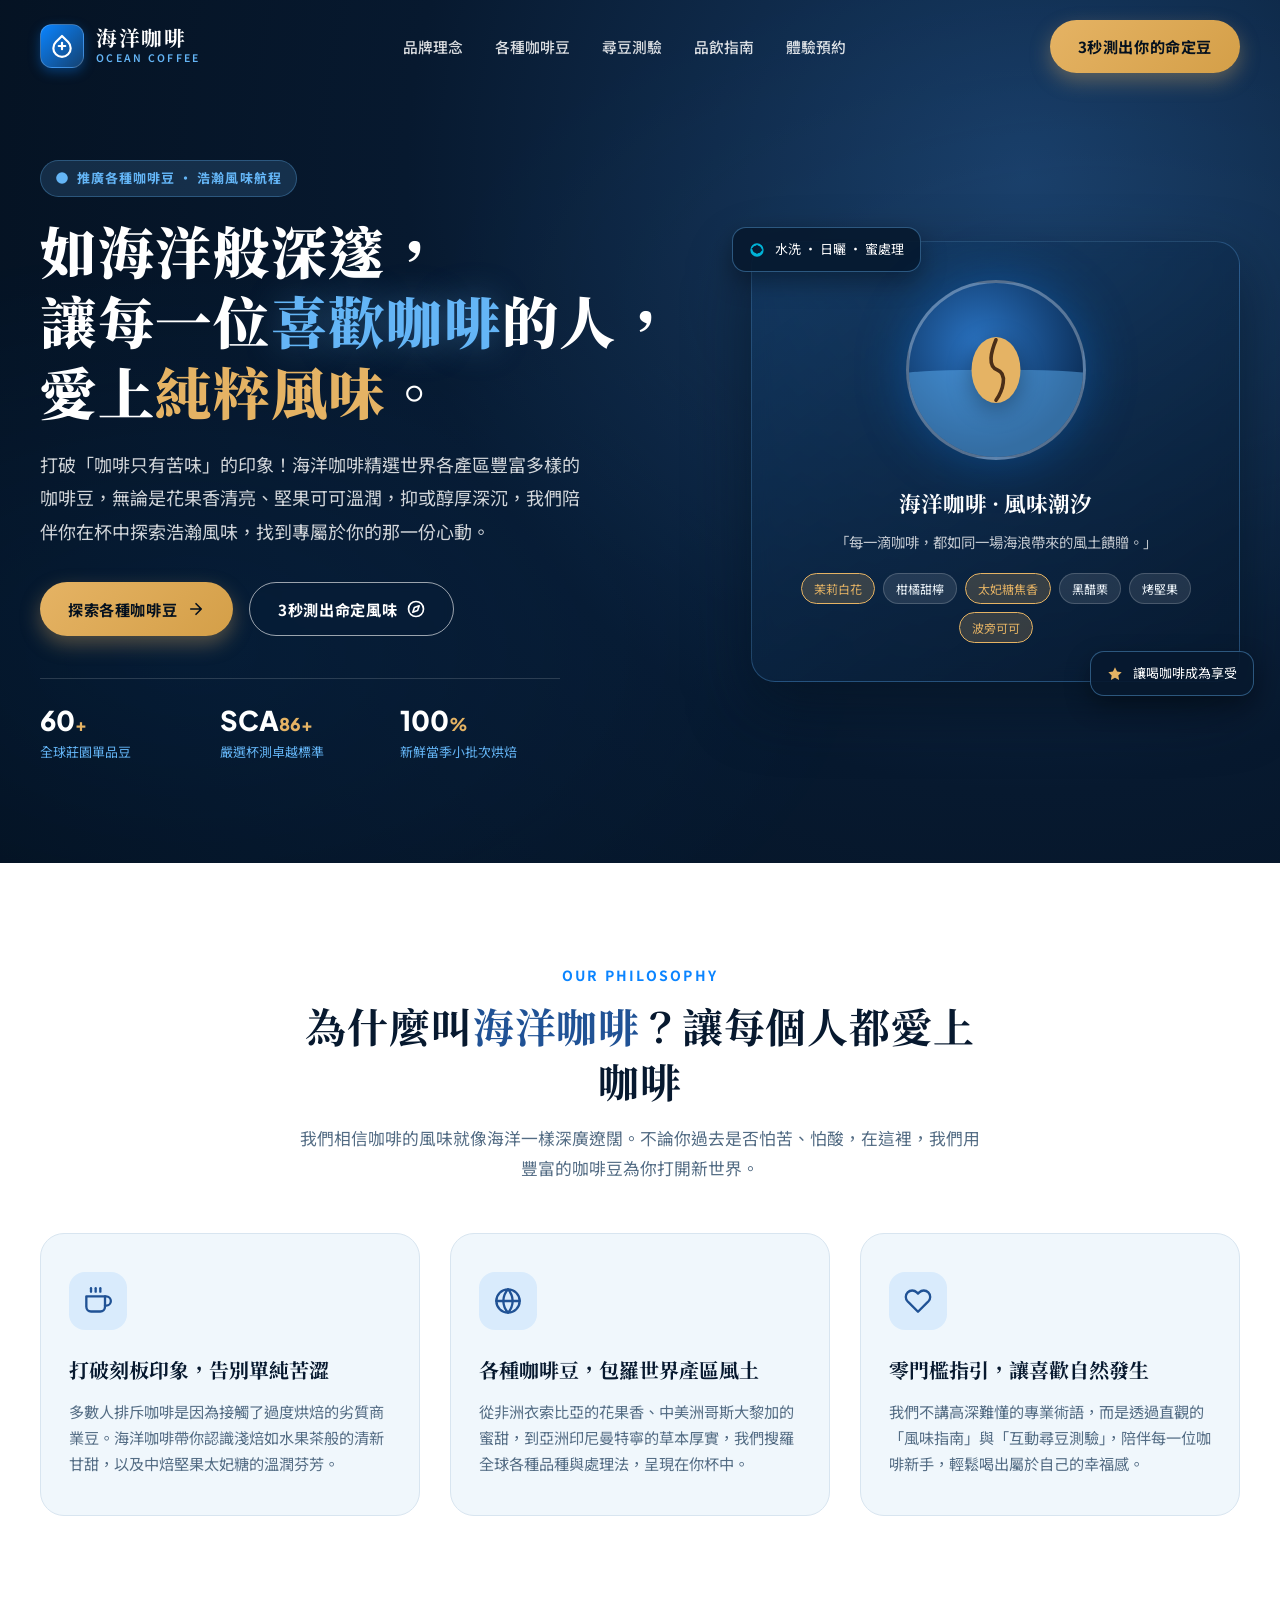
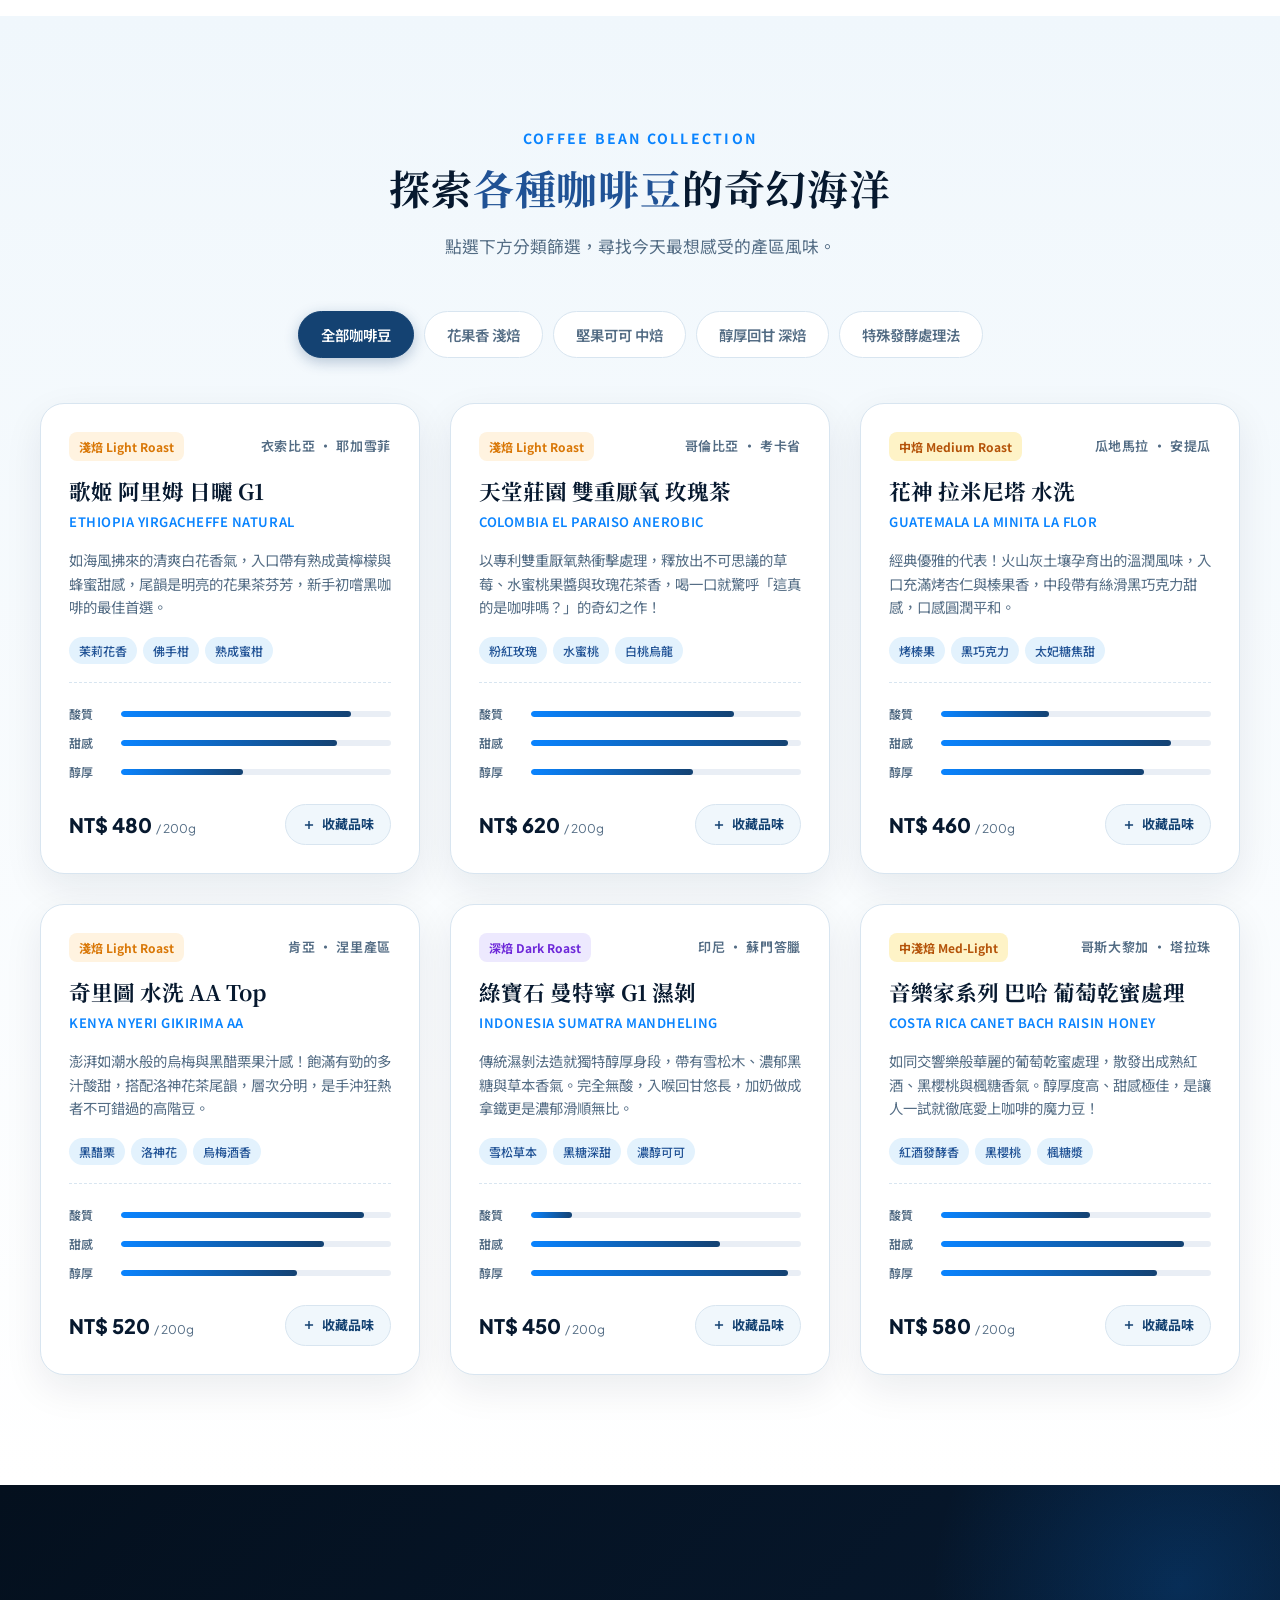
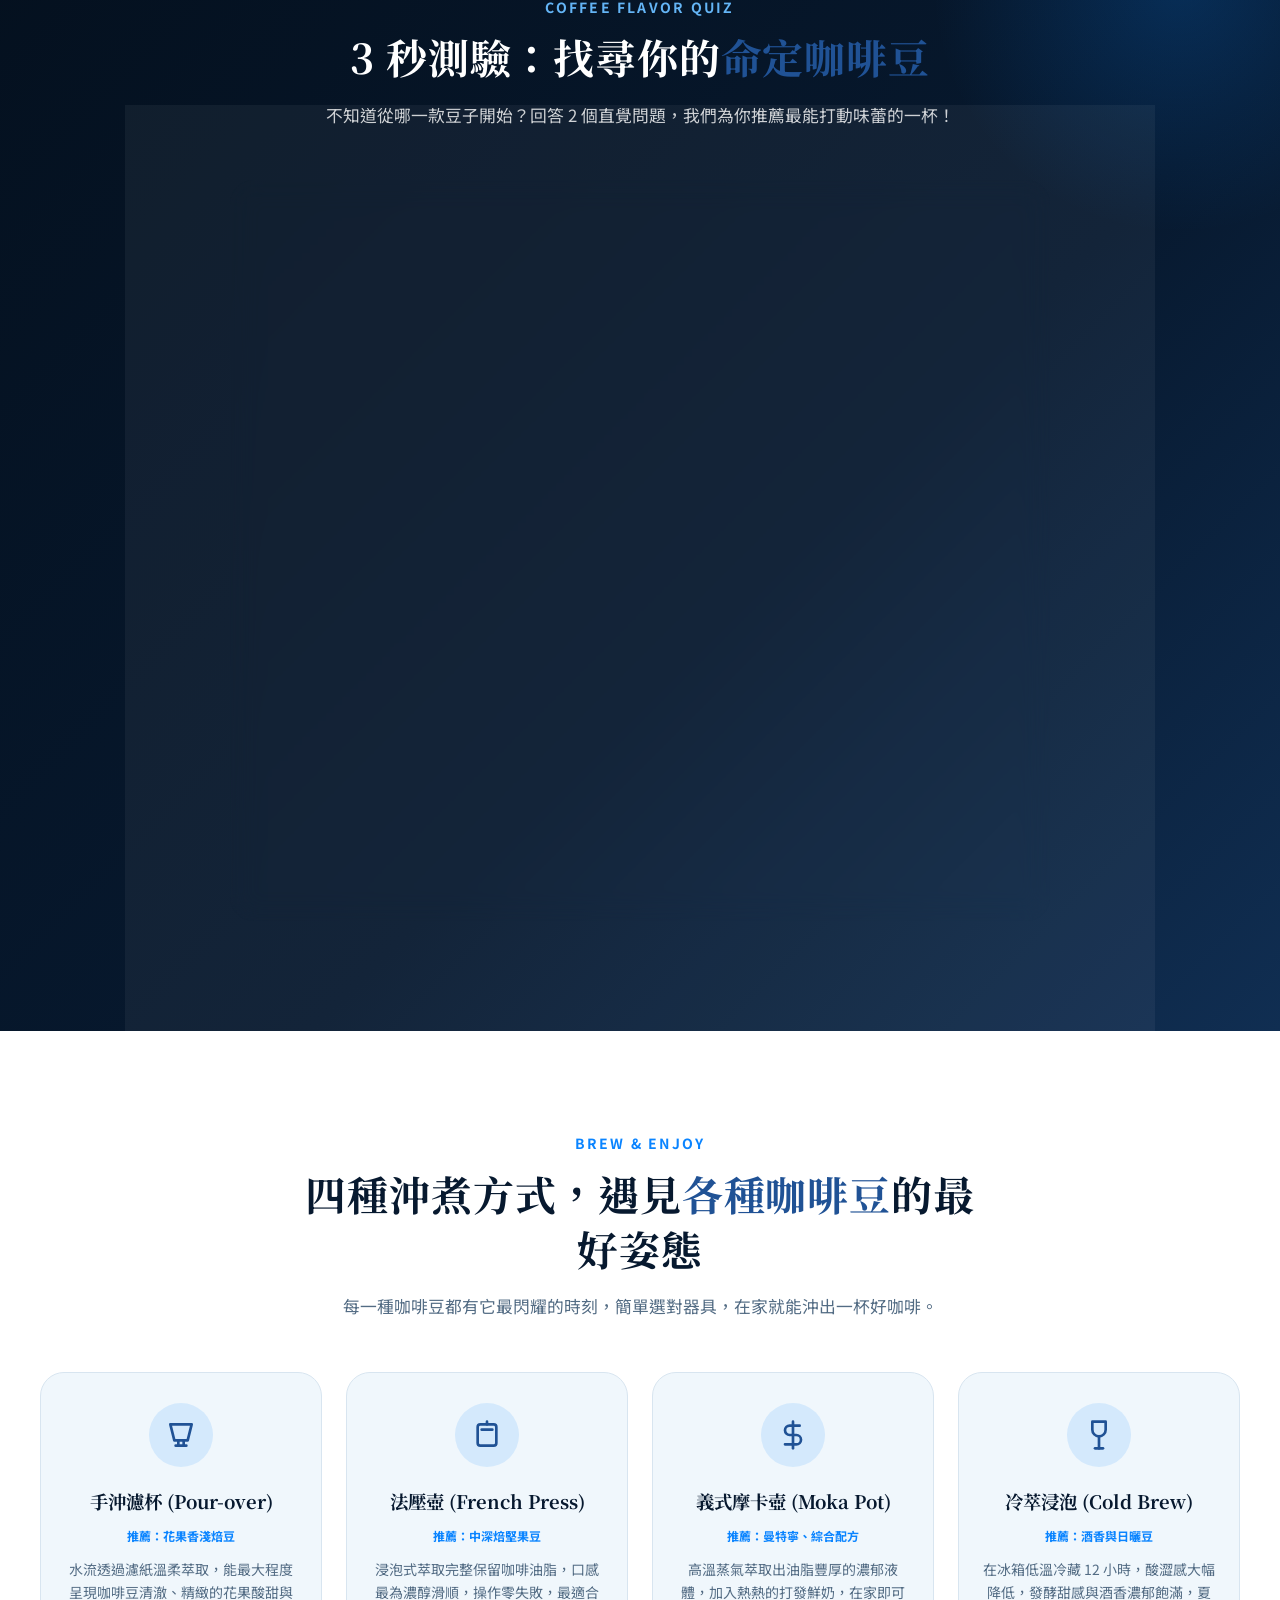
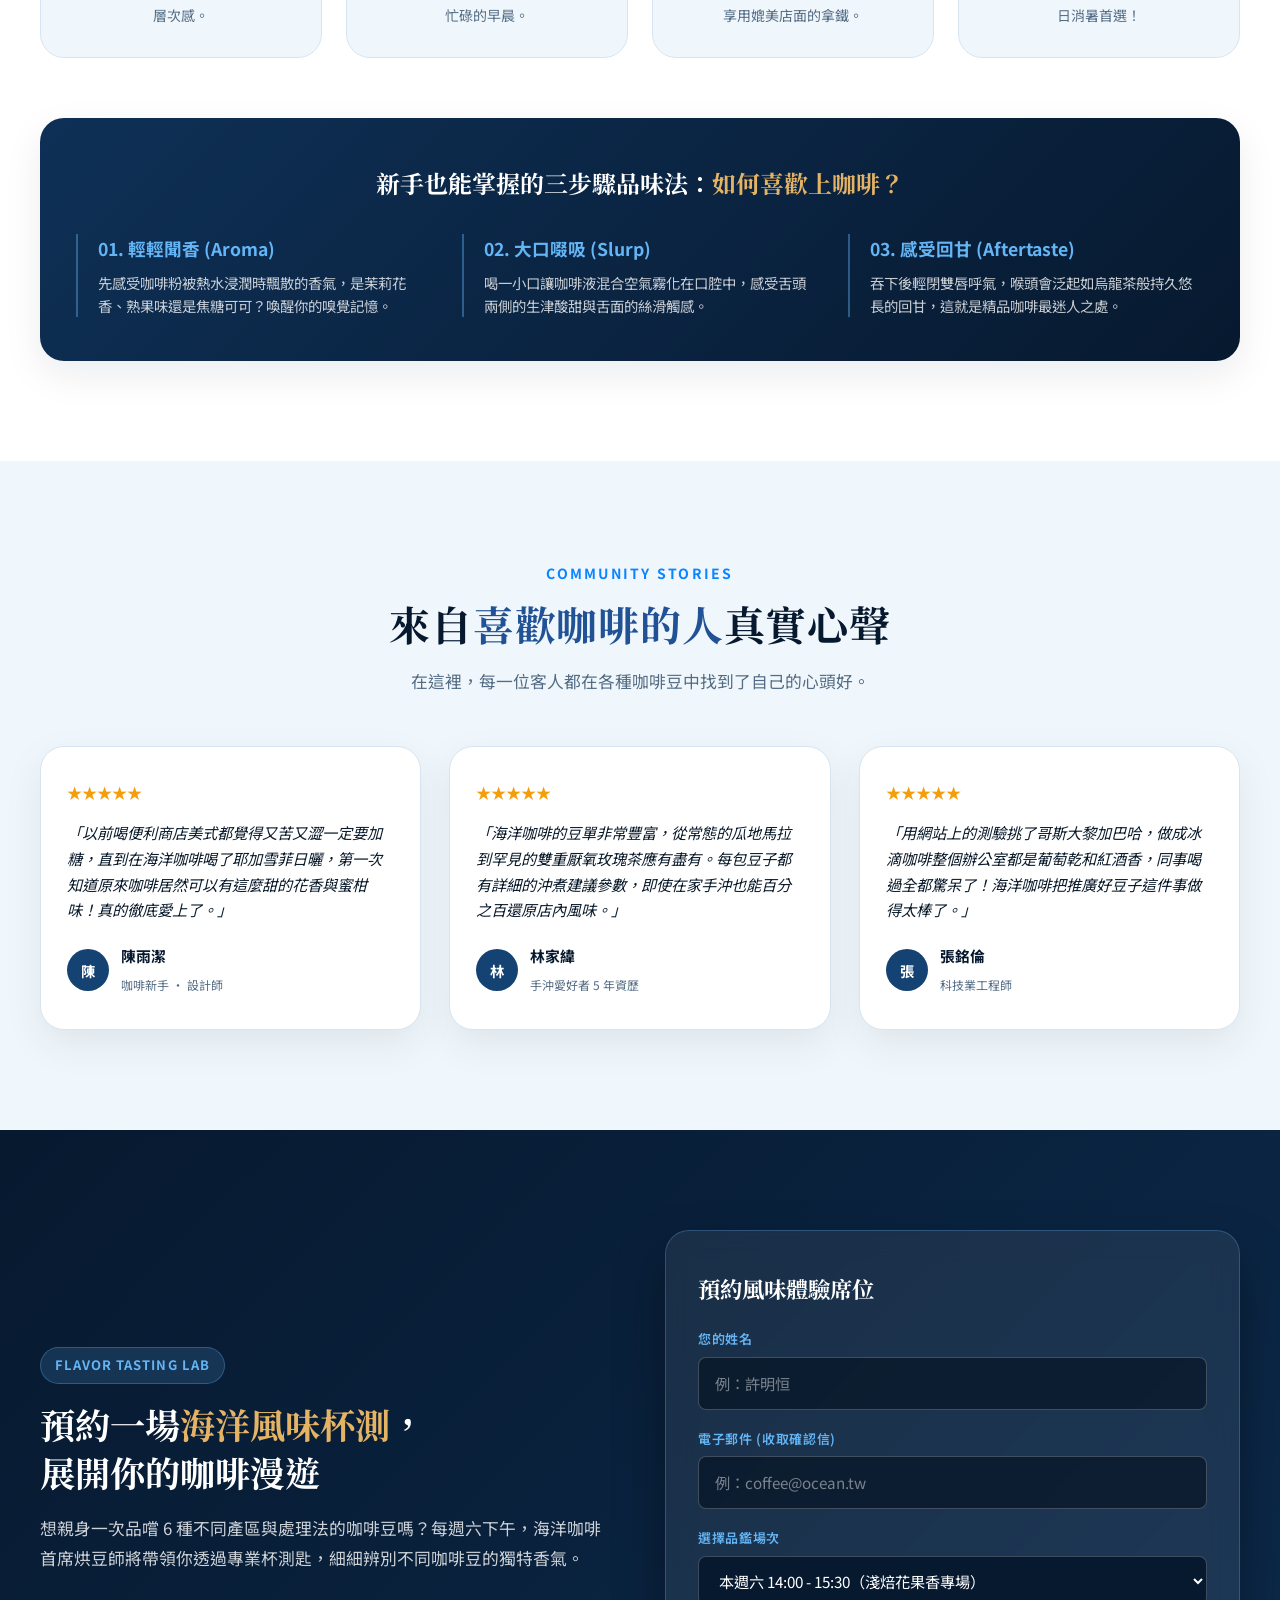
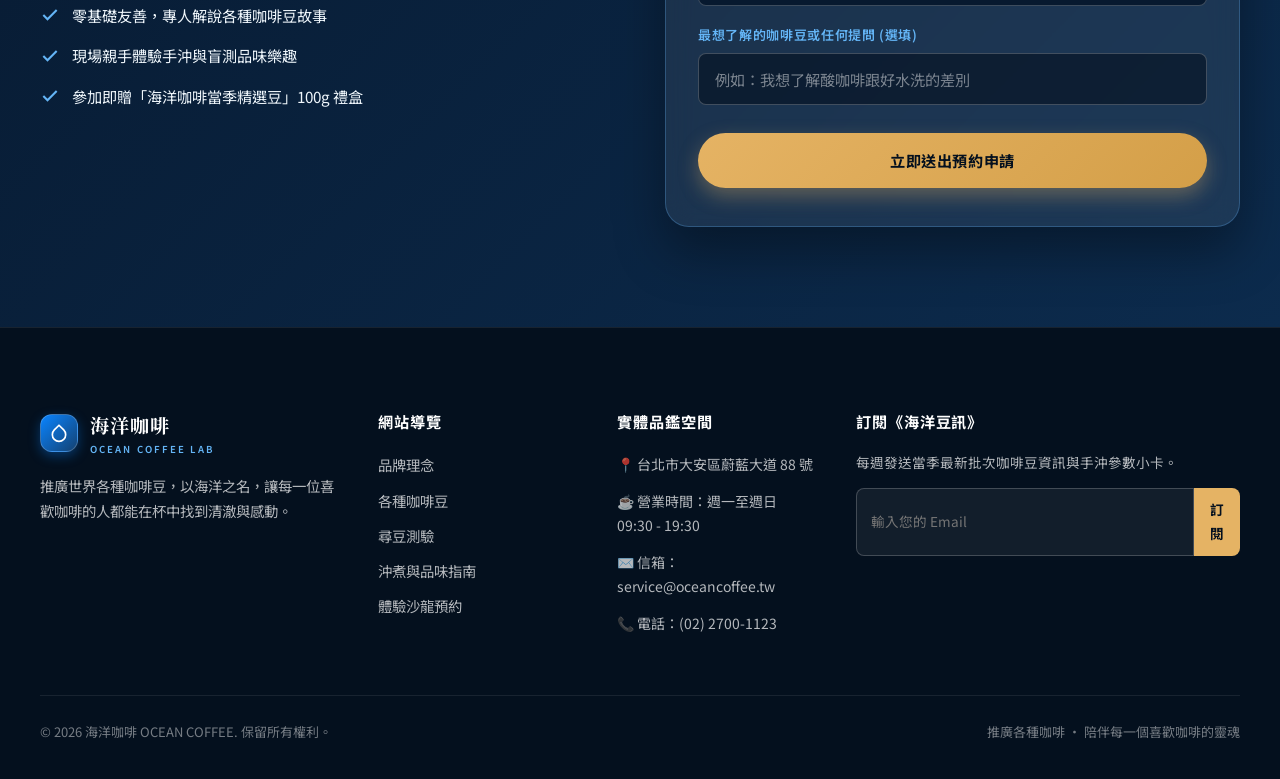
==== commit dd21f88c: "Implement code changes to enhance functionality and improve performance" ====
--- a/onepage/index.html
+++ b/onepage/index.html
@@ -1,66 +1,58 @@
-<!doctype html>
 <!DOCTYPE html>
 <html lang="zh-Hant">
 <head>
   <meta charset="UTF-8">
   <meta name="viewport" content="width=device-width, initial-scale=1.0">
-  <meta name="description" content="藍天咖啡，為手沖咖啡愛好者挑選當季精品咖啡豆，讓每一杯都清澈、明亮、值得細品。">
-  <title>藍天咖啡｜讓風味，慢慢抵達</title>
-  <meta name="description" content="海洋咖啡（Ocean Coffee）— 為每一位熱愛咖啡的靈魂，精選全球產區各種精品咖啡豆。從清爽浪花果香到深海醇厚厚韻，帶您探索風味、愛上咖啡。">
-  <title>海洋咖啡 OCEAN COFFEE｜探索產區咖啡豆，讓每一杯都遇見心動風味</title>
+  <title>海洋咖啡 OCEAN COFFEE｜推廣各種咖啡豆，讓每個人都愛上咖啡</title>
+  <meta name="description" content="海洋咖啡致力於推廣世界各產區的各種咖啡豆，以海洋藍為品牌基調，打造專為喜歡咖啡的人設計的風味探索天地，讓每一位訪客都能找到屬於自己的命定咖啡。">
   
-  <!-- Google Fonts -->
+  <!-- Google Web Fonts -->
   <link rel="preconnect" href="https://fonts.googleapis.com">
   <link rel="preconnect" href="https://fonts.gstatic.com" crossorigin>
-  <link href="https://fonts.googleapis.com/css2?family=Noto+Sans+TC:wght@400;500;600;700&family=Noto+Serif+TC:wght@600;700;800;900&family=Playfair+Display:wght@600;700&display=swap" rel="stylesheet">
-  <link href="https://fonts.googleapis.com/css2?family=Montserrat:wght@400;500;600;700;800&family=Noto+Sans+TC:wght@300;400;500;600;700&family=Noto+Serif+TC:wght@600;700;900&display=swap" rel="stylesheet">
+  <link href="https://fonts.googleapis.com/css2?family=Noto+Sans+TC:wght@300;400;500;600;700;900&family=Noto+Serif+TC:wght@500;600;700;900&family=Plus+Jakarta+Sans:wght@400;600;700;800&display=swap" rel="stylesheet">
 
   <style>
-    /* --------------------------------------------------
-       全域變數與重設（以海洋藍為主色系）
-    -------------------------------------------------- */
+    /* =========================================================
+       1. 色彩與變數系統 (CSS Variables) - 嚴格依據 onepage.md 規範
+       ========================================================= */
     :root {
-      --navy: #062742;
-      --blue: #0c5b95;
-      --sky: #75c6e8;
-      --mist: #eaf5f7;
-      --cream: #fbfaf6;
-      --ink: #122534;
-      --muted: #607482;
-      --line: #d7e4e8;
-      --sand: #e5b66b;
-      --shadow: 0 18px 50px rgba(6, 39, 66, .13);
-      --ocean-deep: #06192d;       /* 最深海藍，用於頁尾與沉穩背景 */
-      --ocean-navy: #0b2545;       /* 主深藍，標題與重要文字 */
-      --ocean-primary: #134074;    /* 核心海洋藍 */
-      --ocean-blue: #1d6fa5;       /* 明亮海藍，按鈕與重要強調 */
-      --ocean-azure: #38a3a5;      /* 碧綠海波色，點綴與亮點 */
-      --ocean-cyan: #64dfdf;       /* 淺海青，微光與強調線條 */
-      --ocean-mist: #eef6fb;       /* 浪花淡藍，區塊交替背景 */
-      --ocean-card: #f8fcff;       /* 卡片淺底 */
+      --navy-950: #04101e;
+      --navy-900: #07192f;
+      --navy-800: #0c2544;
+      --ocean-blue: #144272;
+      --ocean-mid: #205295;
+      --ocean-cyan: #0a84ff;
+      --sea-sky: #64b5f6;
+      --sea-foam: #e3f2fd;
+      --sea-mist: #f0f7fc;
       
-      --sand-gold: #cfa15a;        /* 烘焙金／沙灘色，呼應咖啡豆與溫暖點綴 */
-      --sand-light: #f4ece1;       /* 暖沙底色 */
-      --coffee-bean: #4a2c20;      /* 深咖啡豆色 */
+      --sand-gold: #e5b364;
+      --sand-hover: #f3c780;
+      --sand-light: #fbf5eb;
       
-      --text-main: #14213d;        /* 主要深色文字 */
-      --text-muted: #57738f;       /* 次要段落說明文字 */
-      --text-light: #f0f7fc;       /* 淺色字 */
+      --text-main: #0c1c2c;
+      --text-muted: #536c84;
+      --text-light: #8da4be;
+      --border-line: #d8e5f0;
       
-      --border-line: #d1e3ef;      /* 邊框線 */
-      --shadow-sm: 0 4px 12px rgba(11, 37, 69, 0.08);
-      --shadow-md: 0 10px 28px rgba(11, 37, 69, 0.12);
-      --shadow-lg: 0 20px 48px rgba(11, 37, 69, 0.18);
-      --radius-sm: 6px;
-      --radius-md: 12px;
-      --radius-lg: 20px;
+      --card-bg: #ffffff;
+      --card-shadow: 0 14px 38px rgba(7, 25, 47, 0.08);
+      --card-shadow-hover: 0 22px 50px rgba(12, 37, 68, 0.16);
+      
+      --radius-sm: 8px;
+      --radius-md: 14px;
+      --radius-lg: 24px;
       --radius-full: 9999px;
-      --transition: all 0.3s cubic-bezier(0.25, 0.8, 0.25, 1);
-    }
-
-    * { box-sizing: border-box; }
-    html { scroll-behavior: smooth; }
-    * {
+      
+      --font-body: "Noto Sans TC", "Plus Jakarta Sans", sans-serif;
+      --font-title: "Noto Serif TC", serif;
+      --font-en: "Plus Jakarta Sans", sans-serif;
+    }
+
+    /* =========================================================
+       2. 重設與基礎設定 (Reset & Base)
+       ========================================================= */
+    *, *::before, *::after {
       box-sizing: border-box;
       margin: 0;
       padding: 0;
@@ -72,1503 +64,1227 @@
     }
 
     body {
-      margin: 0;
-      color: var(--ink);
-      background: var(--cream);
-      font: 16px/1.7 "Noto Sans TC", sans-serif;
-      font-family: "Noto Sans TC", -apple-system, BlinkMacSystemFont, "Segoe UI", Roboto, sans-serif;
+      font-family: var(--font-body);
       color: var(--text-main);
-      background-color: #ffffff;
+      background-color: #fafcfe;
       line-height: 1.75;
       -webkit-font-smoothing: antialiased;
       overflow-x: hidden;
     }
-    a { color: inherit; text-decoration: none; }
-    button, input { font: inherit; }
-    button { cursor: pointer; }
-    .wrap { width: min(1120px, calc(100% - 48px)); margin: 0 auto; }
-    .eyebrow {
-      display: flex;
 
     a {
+      text-decoration: none;
       color: inherit;
-      text-decoration: none;
-      transition: var(--transition);
-    }
-
-    button, input, select {
-      font-family: inherit;
-    }
-
-    img {
+      transition: all 0.25s ease;
+    }
+
+    img, svg {
+      display: block;
       max-width: 100%;
-      height: auto;
-      display: block;
+    }
+
+    button, input, select, textarea {
+      font: inherit;
+      outline: none;
+    }
+
+    button {
+      cursor: pointer;
+      border: none;
+      background: none;
     }
 
     .container {
       width: min(1200px, calc(100% - 48px));
-      margin: 0 auto;
-    }
-
-    /* 標題與字體工具 */
-    .serif {
-      font-family: "Noto Serif TC", serif;
-    }
-
-    .en-font {
-      font-family: "Montserrat", sans-serif;
-    }
-
-    .section-eyebrow {
+      margin-inline: auto;
+    }
+
+    .serif { font-family: var(--font-title); }
+    .en-font { font-family: var(--font-en); }
+
+    /* 小標籤 Badge */
+    .badge-pill {
       display: inline-flex;
       align-items: center;
-      gap: 12px;
-      margin: 0 0 18px;
-      color: var(--blue);
-      font-size: 11px;
-      gap: 10px;
-      color: var(--ocean-blue);
-      font-size: 0.85rem;
+      gap: 8px;
+      padding: 6px 14px;
+      border-radius: var(--radius-full);
+      font-size: 0.8125rem;
       font-weight: 700;
-      letter-spacing: .18em;
-      letter-spacing: 0.2em;
+      letter-spacing: 0.08em;
       text-transform: uppercase;
-      margin-bottom: 12px;
-    }
-    .eyebrow::before { width: 28px; height: 1px; background: currentColor; content: ""; }
-
-    .section-eyebrow::before {
-      content: "";
-      width: 24px;
-      height: 2px;
-      background: currentColor;
-      border-radius: 2px;
-    }
-
-    .section-title {
-      margin: 0;
-      font: 800 clamp(30px, 4vw, 46px)/1.28 "Noto Serif TC", serif;
-      letter-spacing: .045em;
-      font-size: clamp(2rem, 3.8vw, 2.75rem);
-      font-weight: 900;
-      color: var(--ocean-navy);
-      line-height: 1.3;
+    }
+    .badge-blue {
+      background: rgba(10, 132, 255, 0.12);
+      color: #0066cc;
+      border: 1px solid rgba(10, 132, 255, 0.24);
+    }
+    .badge-ocean-dark {
+      background: rgba(100, 181, 246, 0.16);
+      color: var(--sea-sky);
+      border: 1px solid rgba(100, 181, 246, 0.3);
+    }
+
+    /* 區塊通用標題 */
+    .section-header {
+      text-align: center;
+      max-width: 680px;
+      margin: 0 auto 50px;
+    }
+    .section-header .subtitle {
+      font-size: 0.875rem;
+      font-weight: 700;
+      color: var(--ocean-cyan);
+      letter-spacing: 0.16em;
+      text-transform: uppercase;
+      margin-bottom: 10px;
+      display: block;
+    }
+    .section-header h2 {
+      font-size: clamp(1.85rem, 3.2vw, 2.6rem);
+      font-family: var(--font-title);
+      color: var(--navy-900);
+      line-height: 1.35;
+      letter-spacing: 0.02em;
       margin-bottom: 16px;
-      letter-spacing: 0.02em;
-    }
-    .text-blue { color: var(--blue); }
-    .button, .outline-link {
-
-    .section-subtitle {
+    }
+    .section-header h2 span {
+      color: var(--ocean-mid);
+      position: relative;
+    }
+    .section-header p {
+      color: var(--text-muted);
       font-size: 1.05rem;
-      color: var(--text-muted);
-      max-width: 640px;
-      line-height: 1.8;
-      margin-bottom: 40px;
-    }
-
-    .text-center {
-      text-align: center;
-    }
-    .text-center .section-eyebrow {
-      justify-content: center;
-    }
-    .text-center .section-eyebrow::after {
-      content: "";
-      width: 24px;
-      height: 2px;
-      background: currentColor;
-      border-radius: 2px;
-    }
-    .text-center .section-subtitle {
-      margin-left: auto;
-      margin-right: auto;
-    }
-
-    /* 通用按鈕 */
+    }
+
+    /* 按鈕樣式 */
     .btn {
       display: inline-flex;
-      min-height: 50px;
       align-items: center;
       justify-content: center;
-      padding: 10px 23px;
-      gap: 8px;
+      gap: 10px;
       padding: 13px 28px;
+      border-radius: var(--radius-full);
+      font-weight: 700;
       font-size: 0.95rem;
-      font-weight: 600;
-      border-radius: var(--radius-full);
-      cursor: pointer;
-      transition: var(--transition);
-      border: 1px solid transparent;
-      text-align: center;
-    }
-
-    .btn-primary {
-      background: linear-gradient(135deg, var(--ocean-primary), var(--ocean-blue));
+      letter-spacing: 0.04em;
+      transition: all 0.25s cubic-bezier(0.2, 0.8, 0.2, 1);
+    }
+    .btn:hover {
+      transform: translateY(-2px);
+    }
+    .btn-gold {
+      background: linear-gradient(135deg, var(--sand-gold) 0%, #d49f48 100%);
+      color: var(--navy-950);
+      box-shadow: 0 8px 20px rgba(229, 179, 100, 0.35);
+    }
+    .btn-gold:hover {
+      background: linear-gradient(135deg, var(--sand-hover) 0%, #e0ab58 100%);
+      box-shadow: 0 12px 28px rgba(229, 179, 100, 0.45);
+    }
+    .btn-outline-white {
+      border: 1.5px solid rgba(255, 255, 255, 0.6);
       color: #ffffff;
-      box-shadow: 0 6px 20px rgba(19, 64, 116, 0.25);
-    }
-    .btn-primary:hover {
-      background: linear-gradient(135deg, var(--ocean-blue), #2a8bc9);
-      box-shadow: 0 8px 24px rgba(29, 111, 165, 0.35);
-      transform: translateY(-2px);
+      backdrop-filter: blur(4px);
+    }
+    .btn-outline-white:hover {
+      background: rgba(255, 255, 255, 0.15);
+      border-color: #ffffff;
+    }
+    .btn-blue {
+      background: var(--ocean-blue);
       color: #ffffff;
-    }
-
-    .btn-gold {
-      background: linear-gradient(135deg, #cfa15a, #e09f3e);
+      box-shadow: 0 8px 20px rgba(20, 66, 114, 0.25);
+    }
+    .btn-blue:hover {
+      background: var(--ocean-mid);
       color: #ffffff;
-      box-shadow: 0 6px 18px rgba(207, 161, 90, 0.3);
-    }
-    .btn-gold:hover {
-      background: linear-gradient(135deg, #dfb169, #f0af4e);
-      transform: translateY(-2px);
-      box-shadow: 0 8px 24px rgba(207, 161, 90, 0.45);
-      color: #ffffff;
-    }
-
-    .btn-outline-white {
-      background: rgba(255, 255, 255, 0.1);
-      backdrop-filter: blur(8px);
-      color: #ffffff;
-      border-color: rgba(255, 255, 255, 0.4);
-    }
-    .btn-outline-white:hover {
-      background: #ffffff;
-      color: var(--ocean-primary);
-      border-color: #ffffff;
-      transform: translateY(-2px);
-    }
-
-    .btn-outline-blue {
-      background: transparent;
-      color: var(--ocean-primary);
-      border-color: var(--ocean-primary);
-    }
-    .btn-outline-blue:hover {
-      background: var(--ocean-primary);
-      color: #ffffff;
-      transform: translateY(-2px);
-    }
-
-    .btn-sm {
-      padding: 8px 18px;
-      font-size: 0.85rem;
-    }
-
-    /* --------------------------------------------------
-       導航列 (Navigation Header)
-    -------------------------------------------------- */
+    }
+
+    /* =========================================================
+       3. 導覽列 (Site Header & Navigation)
+       ========================================================= */
     .site-header {
       position: fixed;
       top: 0;
       left: 0;
       width: 100%;
       z-index: 1000;
-      background: rgba(255, 255, 255, 0.92);
+      transition: background-color 0.3s ease, box-shadow 0.3s ease, padding 0.3s ease;
+      padding: 20px 0;
+    }
+    .site-header.scrolled {
+      background-color: rgba(7, 25, 47, 0.92);
       backdrop-filter: blur(12px);
-      border-bottom: 1px solid rgba(209, 227, 239, 0.6);
-      transition: var(--transition);
-    }
-
-    .site-header.scrolled {
-      background: rgba(255, 255, 255, 0.98);
-      box-shadow: var(--shadow-sm);
-    }
-
+      box-shadow: 0 6px 24px rgba(0, 0, 0, 0.18);
+      padding: 12px 0;
+    }
     .nav-container {
       display: flex;
       align-items: center;
       justify-content: space-between;
-      height: 76px;
-    }
-
+    }
+    
     .brand-logo {
       display: flex;
       align-items: center;
       gap: 12px;
-    }
-
-    .brand-icon {
-      width: 42px;
-      height: 42px;
-      border-radius: 50%;
-      background: linear-gradient(135deg, var(--ocean-navy), var(--ocean-blue));
+      color: #ffffff;
+    }
+    .brand-icon-box {
+      width: 44px;
+      height: 44px;
+      border-radius: 12px;
+      background: linear-gradient(135deg, #0a84ff, #144272);
       display: flex;
       align-items: center;
       justify-content: center;
-      color: #ffffff;
-      box-shadow: 0 4px 10px rgba(11, 37, 69, 0.2);
-    }
-
+      box-shadow: 0 4px 12px rgba(10, 132, 255, 0.35);
+      border: 1px solid rgba(255, 255, 255, 0.2);
+    }
     .brand-text h1 {
-      font-size: 1.35rem;
-      font-weight: 900;
-      color: var(--ocean-navy);
-      letter-spacing: 0.05em;
+      font-size: 1.3rem;
+      font-family: var(--font-title);
+      font-weight: 700;
+      letter-spacing: 0.08em;
       line-height: 1.1;
     }
-
     .brand-text span {
-      font-size: 0.68rem;
-      font-weight: 700;
+      font-size: 0.65rem;
+      color: var(--sea-sky);
       letter-spacing: 0.22em;
-      color: var(--ocean-blue);
+      font-weight: 600;
+      text-transform: uppercase;
       display: block;
     }
 
     .nav-menu {
       display: flex;
       align-items: center;
+      gap: 32px;
       list-style: none;
-      gap: 28px;
-    }
-
-    .nav-link {
-      font-size: 0.95rem;
+    }
+    .nav-menu a {
+      color: rgba(255, 255, 255, 0.85);
+      font-size: 0.925rem;
       font-weight: 500;
-      color: var(--text-main);
       position: relative;
       padding: 6px 0;
     }
-
-    .nav-link::after {
-      content: "";
+    .nav-menu a::after {
+      content: '';
       position: absolute;
       bottom: 0;
       left: 0;
-      width: 0;
+      width: 0%;
       height: 2px;
-      background: var(--ocean-blue);
-      transition: var(--transition);
+      background: var(--sea-sky);
+      transition: width 0.25s ease;
       border-radius: 2px;
-      font-size: 14px;
-    }
-
-    .nav-link:hover {
-      color: var(--ocean-blue);
-    }
-    .nav-link:hover::after {
+    }
+    .nav-menu a:hover {
+      color: #ffffff;
+    }
+    .nav-menu a:hover::after {
       width: 100%;
     }
 
-    .nav-actions {
-      display: flex;
-      align-items: center;
-      gap: 14px;
-    }
-
-    .mobile-menu-btn {
+    .header-actions {
+      display: flex;
+      align-items: center;
+      gap: 16px;
+    }
+
+    .menu-toggle {
       display: none;
-      background: none;
-      border: none;
+      flex-direction: column;
+      gap: 5px;
+      width: 32px;
+      height: 32px;
+      justify-content: center;
+      align-items: center;
       cursor: pointer;
-      color: var(--ocean-navy);
-      padding: 8px;
-    }
-
-    /* --------------------------------------------------
-       Hero 區塊 (海洋與咖啡的深邃相遇)
-    -------------------------------------------------- */
+    }
+    .menu-toggle span {
+      width: 24px;
+      height: 2px;
+      background: #ffffff;
+      border-radius: 2px;
+      transition: all 0.3s ease;
+    }
+
+    /* =========================================================
+       4. 首屏 Hero 區塊 (Hero Section)
+       ========================================================= */
     .hero-section {
       position: relative;
-      min-height: 100vh;
-      background: linear-gradient(160deg, var(--ocean-deep) 0%, var(--ocean-navy) 40%, var(--ocean-primary) 85%, #185288 100%);
+      background: radial-gradient(circle at 80% 20%, #173b65 0%, var(--navy-900) 50%, var(--navy-950) 100%);
       color: #ffffff;
-      display: flex;
-      align-items: center;
-      padding-top: 100px;
-      padding-bottom: 90px;
+      padding: 160px 0 100px;
+      min-height: 92vh;
+      display: flex;
+      align-items: center;
       overflow: hidden;
     }
 
-    /* 海洋流體光影與波浪背景 */
     .hero-bg-waves {
       position: absolute;
-      bottom: -2px;
-      left: 0;
-      width: 100%;
-      line-height: 0;
-      z-index: 2;
-    }
-
-    .hero-bg-waves svg {
-      width: 100%;
-      height: 90px;
-      fill: #ffffff;
-    }
-
-    .hero-glow-1 {
-      position: absolute;
-      top: -100px;
-      right: -100px;
-      width: 500px;
-      height: 500px;
-      background: radial-gradient(circle, rgba(56, 163, 165, 0.28) 0%, transparent 70%);
-      border-radius: 50%;
-      filter: blur(60px);
+      inset: 0;
       pointer-events: none;
-    }
-
-    .hero-glow-2 {
-      position: absolute;
-      bottom: 80px;
-      left: -80px;
-      width: 400px;
-      height: 400px;
-      background: radial-gradient(circle, rgba(29, 111, 165, 0.35) 0%, transparent 70%);
-      border-radius: 50%;
-      filter: blur(50px);
-      pointer-events: none;
+      opacity: 0.35;
+      background-image: 
+        radial-gradient(ellipse at 15% 75%, rgba(10, 132, 255, 0.22) 0%, transparent 45%),
+        radial-gradient(ellipse at 85% 35%, rgba(100, 181, 246, 0.18) 0%, transparent 45%);
     }
 
     .hero-grid {
       display: grid;
       grid-template-columns: 1.15fr 0.85fr;
-      align-items: center;
       gap: 50px;
+      align-items: center;
       position: relative;
-      z-index: 3;
-    }
-
-    .hero-badge {
-      display: inline-flex;
-      align-items: center;
-      gap: 8px;
-      padding: 6px 16px;
-      background: rgba(255, 255, 255, 0.12);
-      border: 1px solid rgba(255, 255, 255, 0.25);
-      border-radius: var(--radius-full);
-      font-size: 0.82rem;
-      letter-spacing: 0.12em;
-      color: var(--ocean-cyan);
-      margin-bottom: 24px;
-      backdrop-filter: blur(6px);
-    }
-
-    .hero-title {
-      font-size: clamp(2.4rem, 4.8vw, 3.6rem);
+      z-index: 2;
+    }
+
+    .hero-content h2 {
+      font-size: clamp(2.3rem, 4.4vw, 3.8rem);
+      font-family: var(--font-title);
       font-weight: 900;
       line-height: 1.25;
-      margin-bottom: 22px;
-      letter-spacing: 0.02em;
-      text-shadow: 0 4px 16px rgba(0, 0, 0, 0.25);
-    }
-
-    .hero-title .highlight {
-      background: linear-gradient(120deg, #64dfdf 0%, #a0e8af 100%);
-      -webkit-background-clip: text;
-      -webkit-text-fill-color: transparent;
-    }
-
-    .hero-description {
-      font-size: 1.12rem;
+      letter-spacing: 0.03em;
+      margin: 18px 0 22px;
+    }
+    .hero-content h2 .highlight-blue {
+      color: var(--sea-sky);
+      text-shadow: 0 0 35px rgba(100, 181, 246, 0.35);
+    }
+    .hero-content h2 .highlight-gold {
+      color: var(--sand-gold);
+    }
+    .hero-desc {
+      font-size: 1.125rem;
+      color: rgba(255, 255, 255, 0.82);
       line-height: 1.85;
-      color: rgba(238, 246, 251, 0.88);
+      max-width: 540px;
       margin-bottom: 34px;
-      max-width: 580px;
-    }
-
-    .hero-cta-group {
+    }
+    .hero-buttons {
       display: flex;
       flex-wrap: wrap;
       gap: 16px;
-      margin-bottom: 48px;
-    }
-
-    .hero-features-list {
+      margin-bottom: 42px;
+    }
+
+    .hero-metrics {
       display: grid;
       grid-template-columns: repeat(3, 1fr);
       gap: 20px;
-      border-top: 1px solid rgba(255, 255, 255, 0.16);
-      padding-top: 24px;
-    }
-
-    .hero-feature-item {
-      display: flex;
-      flex-direction: column;
-      gap: 4px;
-    }
-
-    .hero-feature-num {
-      font-size: 1.5rem;
+      padding-top: 28px;
+      border-top: 1px solid rgba(255, 255, 255, 0.15);
+      max-width: 520px;
+    }
+    .metric-item .number {
+      font-size: 1.7rem;
       font-weight: 800;
-      color: var(--ocean-cyan);
-    }
-
-    .hero-feature-text {
-      font-size: 0.82rem;
+      font-family: var(--font-en);
+      color: #ffffff;
+      line-height: 1;
+    }
+    .metric-item .number span {
+      color: var(--sand-gold);
+      font-size: 1.1rem;
+    }
+    .metric-item .label {
+      font-size: 0.8125rem;
+      color: var(--sea-sky);
+      margin-top: 6px;
+      display: block;
+    }
+
+    /* 右側立體海洋視覺卡 */
+    .hero-visual-card {
+      position: relative;
+      background: linear-gradient(145deg, rgba(20, 66, 114, 0.45) 0%, rgba(7, 25, 47, 0.85) 100%);
+      border: 1px solid rgba(100, 181, 246, 0.28);
+      border-radius: var(--radius-lg);
+      padding: 38px 30px;
+      box-shadow: 0 25px 60px rgba(4, 16, 30, 0.55);
+      backdrop-filter: blur(10px);
+      text-align: center;
+    }
+    .visual-ocean-art {
+      width: 180px;
+      height: 180px;
+      margin: 0 auto 24px;
+      border-radius: 50%;
+      background: radial-gradient(circle at 40% 35%, #2a73c2, #0d325e 70%);
+      position: relative;
+      display: flex;
+      align-items: center;
+      justify-content: center;
+      box-shadow: 0 0 50px rgba(10, 132, 255, 0.35);
+      border: 3px solid rgba(255, 255, 255, 0.3);
+      overflow: hidden;
+    }
+    .visual-ocean-waves {
+      position: absolute;
+      bottom: 0;
+      width: 200%;
+      height: 50%;
+      background: rgba(100, 181, 246, 0.45);
+      border-radius: 40%;
+      animation: waveDrift 7s infinite linear;
+    }
+    @keyframes waveDrift {
+      0% { transform: rotate(0deg); }
+      100% { transform: rotate(360deg); }
+    }
+    .visual-coffee-bean-svg {
+      width: 72px;
+      height: 72px;
+      position: relative;
+      z-index: 2;
+      filter: drop-shadow(0 6px 12px rgba(0, 0, 0, 0.35));
+    }
+    .hero-visual-card h3 {
+      font-size: 1.35rem;
+      font-family: var(--font-title);
+      margin-bottom: 8px;
+      color: #ffffff;
+    }
+    .hero-visual-card p {
+      font-size: 0.9rem;
       color: rgba(255, 255, 255, 0.75);
-    }
-
-    /* Hero 右側卡片展示 */
-    .hero-card-showcase {
+      line-height: 1.6;
+    }
+    .flavor-tag-cloud {
+      display: flex;
+      flex-wrap: wrap;
+      justify-content: center;
+      gap: 8px;
+      margin-top: 20px;
+    }
+    .flavor-pill {
+      font-size: 0.75rem;
+      padding: 4px 12px;
+      background: rgba(255, 255, 255, 0.1);
+      border: 1px solid rgba(255, 255, 255, 0.18);
+      border-radius: var(--radius-full);
+      color: var(--sea-mist);
+    }
+    .flavor-pill.active {
+      background: rgba(229, 179, 100, 0.2);
+      border-color: var(--sand-gold);
+      color: var(--sand-gold);
+    }
+
+    .floating-chip {
+      position: absolute;
+      background: rgba(7, 25, 47, 0.92);
+      border: 1px solid rgba(100, 181, 246, 0.4);
+      padding: 10px 16px;
+      border-radius: var(--radius-md);
+      box-shadow: 0 10px 25px rgba(0, 0, 0, 0.35);
+      display: flex;
+      align-items: center;
+      gap: 10px;
+      font-size: 0.8125rem;
+      color: #ffffff;
+      animation: floatChip 4s ease-in-out infinite alternate;
+    }
+    .chip-left {
+      top: -15px;
+      left: -20px;
+    }
+    .chip-right {
+      bottom: -15px;
+      right: -15px;
+      animation-delay: -2s;
+    }
+    @keyframes floatChip {
+      from { transform: translateY(0); }
+      to { transform: translateY(-8px); }
+    }
+
+    /* =========================================================
+       5. 品牌理念與核心承諾 (Why Ocean Coffee)
+       ========================================================= */
+    .philosophy-section {
+      padding: 100px 0;
+      background: #ffffff;
       position: relative;
     }
-
-    .hero-main-card {
-      background: rgba(255, 255, 255, 0.12);
-      backdrop-filter: blur(16px);
-      border: 1px solid rgba(255, 255, 255, 0.28);
+    .pillars-grid {
+      display: grid;
+      grid-template-columns: repeat(3, 1fr);
+      gap: 30px;
+      margin-top: 20px;
+    }
+    .pillar-card {
+      background: var(--sea-mist);
+      border: 1px solid var(--border-line);
       border-radius: var(--radius-lg);
-      padding: 36px 30px;
-      box-shadow: 0 30px 60px rgba(0, 0, 0, 0.3);
-      position: relative;
-    }
-
-    .ocean-bean-visual {
-      width: 100%;
-      height: 240px;
-      border-radius: var(--radius-md);
-      background: linear-gradient(135deg, rgba(19, 64, 116, 0.8), rgba(6, 25, 45, 0.95)),
-                  radial-gradient(ellipse at center, rgba(100, 223, 223, 0.25) 0%, transparent 70%);
-      display: flex;
-      flex-direction: column;
-      align-items: center;
-      justify-content: center;
+      padding: 38px 28px;
+      transition: all 0.3s ease;
       position: relative;
       overflow: hidden;
-      border: 1px solid rgba(255, 255, 255, 0.15);
-      margin-bottom: 24px;
-    }
-
-    .ocean-wave-circle {
-      position: absolute;
-      width: 180px;
-      height: 180px;
-      border: 2px dashed rgba(100, 223, 223, 0.35);
-      border-radius: 50%;
-      animation: spinSlow 30s linear infinite;
-    }
-
-    @keyframes spinSlow {
-      from { transform: rotate(0deg); }
-      to { transform: rotate(360deg); }
-    }
-
-    .hero-bean-icon {
-      font-size: 4rem;
-      filter: drop-shadow(0 8px 16px rgba(0, 0, 0, 0.4));
-      position: relative;
-      z-index: 2;
-    }
-
-    .hero-card-badge {
-      position: absolute;
-      bottom: 12px;
-      background: rgba(6, 25, 45, 0.7);
-      padding: 4px 14px;
-      border-radius: var(--radius-full);
-      font-size: 0.75rem;
-      letter-spacing: 0.1em;
-      color: #e0f2fe;
-    }
-
-    .hero-card-info h3 {
-      font-size: 1.4rem;
-      margin-bottom: 8px;
-    }
-
-    .hero-card-info p {
-      font-size: 0.9rem;
-      color: rgba(255, 255, 255, 0.8);
-      margin-bottom: 16px;
-    }
-
-    .flavor-pills {
-      display: flex;
-      flex-wrap: wrap;
-      gap: 6px;
-    }
-
-    .pill {
-      font-size: 0.75rem;
-      padding: 3px 10px;
-      border-radius: var(--radius-full);
-      background: rgba(255, 255, 255, 0.15);
-      color: #ffffff;
-    }
-
-    .floating-mini-card {
-      position: absolute;
-      bottom: -25px;
-      left: -25px;
-      background: #ffffff;
-      color: var(--text-main);
-      padding: 14px 20px;
-      border-radius: var(--radius-md);
-      box-shadow: var(--shadow-lg);
-      display: flex;
-      align-items: center;
-      gap: 12px;
-      z-index: 4;
-      animation: floatSmooth 4s ease-in-out infinite alternate;
-    }
-
-    @keyframes floatSmooth {
-      0% { transform: translateY(0); }
-      100% { transform: translateY(-8px); }
-    }
-
-    .floating-mini-card .mini-icon {
-      width: 40px;
-      height: 40px;
-      background: var(--ocean-mist);
-      border-radius: 50%;
-      display: flex;
-      align-items: center;
-      justify-content: center;
-      color: var(--ocean-primary);
-      font-size: 1.2rem;
-    }
-
-    .floating-mini-card strong {
-      display: block;
-      font-size: 0.88rem;
-      color: var(--ocean-navy);
-    }
-
-    .floating-mini-card span {
-      font-size: 0.75rem;
-      color: var(--text-muted);
-    }
-
-    /* --------------------------------------------------
-       品牌理念：讓客戶愛上咖啡 (Why Love Coffee)
-    -------------------------------------------------- */
-    .about-section {
-      padding: 110px 0 90px;
-      background: #ffffff;
-      position: relative;
-    }
-
-    .about-grid {
-      display: grid;
-      grid-template-columns: repeat(3, 1fr);
-      gap: 32px;
-      margin-top: 50px;
-    }
-
-    .about-card {
-      background: var(--ocean-mist);
-      border: 1px solid var(--border-line);
-      border-radius: var(--radius-lg);
-      padding: 40px 32px;
-      transition: var(--transition);
-      position: relative;
-      overflow: hidden;
-    }
-
-    .about-card::after {
-      content: "";
+    }
+    .pillar-card::before {
+      content: '';
       position: absolute;
       top: 0;
       left: 0;
       width: 100%;
       height: 4px;
-      background: linear-gradient(90deg, var(--ocean-primary), var(--ocean-cyan));
+      background: linear-gradient(90deg, var(--ocean-cyan), var(--ocean-blue));
       opacity: 0;
-      transition: var(--transition);
-    }
-
-    .about-card:hover {
-      transform: translateY(-8px);
-      box-shadow: var(--shadow-md);
+      transition: opacity 0.3s ease;
+    }
+    .pillar-card:hover {
+      transform: translateY(-6px);
+      box-shadow: var(--card-shadow);
       background: #ffffff;
-      border-color: rgba(29, 111, 165, 0.35);
-    }
-
-    .about-card:hover::after {
+      border-color: rgba(10, 132, 255, 0.3);
+    }
+    .pillar-card:hover::before {
       opacity: 1;
     }
-
-    .about-card-icon {
-      width: 64px;
-      height: 64px;
-      border-radius: var(--radius-md);
-      background: #ffffff;
-      box-shadow: var(--shadow-sm);
+    .pillar-icon {
+      width: 58px;
+      height: 58px;
+      border-radius: 16px;
+      background: rgba(10, 132, 255, 0.1);
       display: flex;
       align-items: center;
       justify-content: center;
-      color: var(--ocean-blue);
-      margin-bottom: 24px;
-    }
-
-    .about-card:hover .about-card-icon {
-      background: linear-gradient(135deg, var(--ocean-primary), var(--ocean-blue));
-      color: #ffffff;
-    }
-
-    .about-card h3 {
-      font-size: 1.35rem;
-      font-weight: 700;
-      letter-spacing: .04em;
-      transition: transform .25s ease, background-color .25s ease, color .25s ease, border-color .25s ease;
-      color: var(--ocean-navy);
+      margin-bottom: 22px;
+      color: var(--ocean-mid);
+    }
+    .pillar-card h3 {
+      font-size: 1.25rem;
+      font-family: var(--font-title);
+      color: var(--navy-900);
       margin-bottom: 12px;
     }
-    .button:hover, .outline-link:hover { transform: translateY(-2px); }
-    .button--sand { color: var(--navy); background: var(--sand); }
-    .button--sand:hover { background: #f1cb8b; }
-    .button--dark { color: var(--navy); background: #fff; }
-    .outline-link { border-color: rgba(255,255,255,.72); color: #fff; }
-    .outline-link:hover { color: var(--navy); background: #fff; }
-    :focus-visible { outline: 3px solid var(--sky); outline-offset: 4px; }
-
-    /* Header & hero */
-    .site-header { position: absolute; z-index: 20; top: 0; left: 0; width: 100%; border-bottom: 1px solid rgba(255,255,255,.28); }
-    .nav { min-height: 78px; display: flex; align-items: center; justify-content: space-between; gap: 20px; }
-    .brand { display: inline-flex; align-items: center; gap: 11px; color: #fff; }
-    .brand-mark { width: 29px; height: 29px; display: grid; place-items: center; border: 1px solid var(--sky); border-radius: 50%; color: var(--sky); font: 700 16px/1 "Playfair Display", serif; }
-    .brand-copy { display: grid; line-height: 1.05; }
-    .brand-copy strong { font-size: 13px; letter-spacing: .08em; }
-    .brand-copy small { margin-top: 4px; font-size: 8px; letter-spacing: .18em; opacity: .7; }
-    .nav-links { display: flex; align-items: center; gap: clamp(16px, 2.4vw, 31px); }
-    .nav-links a { position: relative; color: #fff; font-size: 13px; font-weight: 500; white-space: nowrap; }
-    .nav-links a:not(.nav-cta)::after { position: absolute; right: 0; bottom: -5px; left: auto; width: 0; height: 1px; background: var(--sky); content: ""; transition: width .25s ease; }
-    .nav-links a:not(.nav-cta):hover::after { right: auto; left: 0; width: 100%; }
-    .nav-links .nav-cta { padding: 8px 13px; border: 1px solid rgba(255,255,255,.72); }
-    .nav-links .nav-cta:hover { color: var(--navy); background: #fff; }
-    .menu-toggle { display: none; width: 42px; height: 42px; border: 1px solid rgba(255,255,255,.7); color: #fff; background: transparent; font-size: 23px; line-height: 1; }
-    .about-card p {
+    .pillar-card p {
+      color: var(--text-muted);
       font-size: 0.95rem;
-      color: var(--text-muted);
       line-height: 1.7;
     }
 
-    .hero { position: relative; min-height: 704px; overflow: hidden; color: #fff; background: var(--navy); isolation: isolate; }
-    .hero::before { position: absolute; z-index: -2; top: -320px; right: -210px; width: 810px; height: 810px; border-radius: 50%; background: radial-gradient(circle, rgba(117,198,232,.38), rgba(12,91,149,.18) 38%, transparent 69%); content: ""; }
-    .hero::after { position: absolute; z-index: -1; right: 12%; bottom: -430px; width: 780px; height: 780px; border: 1px solid rgba(117,198,232,.18); border-radius: 50%; box-shadow: 0 0 0 65px rgba(117,198,232,.035), 0 0 0 154px rgba(117,198,232,.025); content: ""; }
-    .hero-grid { min-height: 704px; display: grid; grid-template-columns: 1.02fr .98fr; gap: 45px; align-items: center; padding: 122px 0 72px; }
-    .hero-copy { position: relative; z-index: 2; }
-    .hero .eyebrow { color: var(--sky); }
-    .hero h1 { max-width: 650px; margin: 0 0 23px; font: 800 clamp(42px, 5.5vw, 68px)/1.22 "Noto Serif TC", serif; letter-spacing: .05em; }
-    .hero h1 span { color: var(--sky); }
-    .hero-lede { max-width: 500px; margin: 0; color: rgba(255,255,255,.79); font-size: 16px; }
-    .hero-actions { display: flex; flex-wrap: wrap; gap: 12px; margin-top: 31px; }
-    .hero-note { margin: 31px 0 0; color: rgba(255,255,255,.55); font: 600 11px/1.5 "Playfair Display", serif; letter-spacing: .16em; }
-    .scroll-cue { position: absolute; bottom: 35px; left: 0; display: flex; align-items: center; gap: 10px; color: rgba(255,255,255,.63); font-size: 10px; font-weight: 600; letter-spacing: .18em; }
-    .scroll-cue::before { width: 38px; height: 1px; background: var(--sky); content: ""; }
-    /* --------------------------------------------------
-       各種咖啡豆專區 (Featured Coffee Beans)
-    -------------------------------------------------- */
+    /* =========================================================
+       6. 各種咖啡豆展區 (All Kinds of Beans Catalog)
+       ========================================================= */
     .beans-section {
-      padding: 100px 0;
-      background: linear-gradient(180deg, #f7fbfe 0%, #eef5fb 100%);
-      border-top: 1px solid var(--border-line);
-      border-bottom: 1px solid var(--border-line);
-    }
-
-    .hero-art { position: relative; align-self: stretch; min-height: 470px; overflow: hidden; }
-    .hero-art .sun { position: absolute; top: 52px; right: 54px; width: clamp(138px, 18vw, 200px); aspect-ratio: 1; border-radius: 50%; background: #b9e8f5; box-shadow: 0 0 0 27px rgba(117,198,232,.09), 0 0 0 59px rgba(117,198,232,.045); }
-    .mountain { position: absolute; right: -11%; bottom: 6px; width: 116%; height: 260px; transform: skewY(-9deg); transform-origin: right bottom; background: linear-gradient(146deg, transparent 0 27%, rgba(61,145,184,.36) 27.3% 48%, rgba(17,97,143,.77) 48.3%); clip-path: polygon(0 62%, 28% 20%, 44% 57%, 68% 4%, 100% 57%, 100% 100%, 0 100%); }
-    .mountain--back { right: 13%; bottom: 98px; width: 108%; height: 220px; opacity: .46; transform: skewY(-4deg); background: #2a81ae; clip-path: polygon(0 84%, 31% 30%, 45% 62%, 66% 9%, 100% 66%, 100% 100%, 0 100%); }
-    .horizon { position: absolute; right: -4%; bottom: 0; width: 116%; height: 112px; background: linear-gradient(90deg, rgba(7,45,75,.5), #0d5684); transform: skewY(-4deg); }
-    .coffee-vessel { position: absolute; z-index: 4; right: 18%; bottom: 36px; width: 192px; height: 274px; filter: drop-shadow(18px 22px 14px rgba(0,0,0,.22)); }
-    .vessel-neck { position: absolute; top: 0; left: 62px; width: 68px; height: 42px; border: 7px solid #b3e2ef; border-bottom: 0; border-radius: 50% 50% 0 0; background: rgba(6,39,66,.62); }
-    .vessel-body { position: absolute; top: 33px; left: 18px; width: 150px; height: 212px; border: 7px solid #b3e2ef; border-radius: 31% 31% 42% 42% / 12% 12% 37% 37%; background: linear-gradient(90deg, rgba(30,112,151,.9), rgba(5,35,60,.9) 45%, rgba(83,167,198,.8)); overflow: hidden; }
-    .vessel-body::before { position: absolute; top: 15px; left: 0; width: 100%; height: 5px; background: rgba(197,237,244,.8); box-shadow: 0 48px rgba(197,237,244,.25), 0 95px rgba(197,237,244,.18), 0 145px rgba(197,237,244,.13); content: ""; }
-    .vessel-body::after { position: absolute; top: 5px; left: 48%; width: 24px; height: 200px; border-radius: 50%; background: rgba(218,247,251,.17); content: ""; }
-    .vessel-handle { position: absolute; right: 0; bottom: 49px; width: 62px; height: 98px; border: 10px solid #a9dce9; border-left: 0; border-radius: 0 53px 53px 0; }
-    .art-label { position: absolute; z-index: 5; right: 0; bottom: 64px; display: grid; gap: 3px; color: rgba(255,255,255,.73); font-size: 11px; letter-spacing: .1em; text-align: right; }
-    .art-label strong { color: var(--sky); font: 700 22px/1 "Playfair Display", serif; }
-    /* 焙度與風味篩選標籤 */
-    .filter-tabs {
+      padding: 110px 0;
+      background: linear-gradient(180deg, #f0f7fc 0%, #ffffff 100%);
+      position: relative;
+    }
+
+    .catalog-filters {
       display: flex;
       justify-content: center;
       flex-wrap: wrap;
-      gap: 12px;
-      margin-bottom: 48px;
-    }
-
-    /* Story */
-    .story { padding: 118px 0; background: #fff; }
-    .story-grid { display: grid; grid-template-columns: .9fr 1.1fr; gap: clamp(45px, 8vw, 105px); align-items: center; }
-    .story-visual { position: relative; min-height: 416px; }
-    .seal { position: absolute; top: 0; left: 0; width: 310px; height: 310px; display: grid; place-items: center; border: 1px solid #a8d2df; border-radius: 50%; color: var(--blue); background: radial-gradient(circle at 35% 30%, #fff 0, #eaf6f8 68%, #d9edf1 100%); }
-    .seal::before, .seal::after { position: absolute; border: 1px solid rgba(12,91,149,.25); border-radius: 50%; content: ""; }
-    .seal::before { inset: 17px; }
-    .seal::after { inset: 44px; border-style: dashed; }
-    .seal-inner { position: relative; z-index: 1; display: grid; gap: 7px; text-align: center; }
-    .seal-inner b { font: 700 42px/1 "Playfair Display", serif; }
-    .seal-inner span { font-size: 13px; font-weight: 700; letter-spacing: .1em; }
-    .seal-inner small { font: 600 9px/1.5 "Playfair Display", serif; letter-spacing: .15em; }
-    .blue-note { position: absolute; right: 0; bottom: 0; width: 235px; padding: 27px 28px; color: #fff; background: var(--navy); box-shadow: var(--shadow); }
-    .blue-note .eyebrow { margin-bottom: 9px; color: var(--sky); font-size: 9px; }
-    .blue-note p { margin: 0; font: 700 20px/1.55 "Noto Serif TC", serif; letter-spacing: .05em; }
-    .story-copy p { margin: 19px 0 0; color: var(--muted); }
-    .inline-link { display: inline-flex; align-items: center; gap: 8px; margin-top: 24px; padding-bottom: 5px; border-bottom: 1px solid var(--blue); color: var(--blue); font-weight: 700; }
-    .inline-link:hover { color: var(--navy); }
+      gap: 10px;
+      margin-bottom: 45px;
+    }
     .filter-btn {
       padding: 10px 22px;
       border-radius: var(--radius-full);
+      font-size: 0.9rem;
+      font-weight: 600;
+      color: var(--text-muted);
       background: #ffffff;
       border: 1px solid var(--border-line);
-      color: var(--text-muted);
-      font-size: 0.9rem;
-      font-weight: 600;
-      cursor: pointer;
-      transition: var(--transition);
-      box-shadow: var(--shadow-sm);
-    }
-
-    /* Coffee collection */
-    .coffee { padding: 111px 0 120px; background: var(--mist); }
-    .section-heading { display: flex; align-items: end; justify-content: space-between; gap: 40px; margin-bottom: 39px; }
-    .section-heading p { max-width: 370px; margin: 0; color: var(--muted); }
-    .coffee-grid { display: grid; grid-template-columns: repeat(3, 1fr); gap: 19px; }
-    .coffee-card { position: relative; min-height: 384px; display: flex; flex-direction: column; overflow: hidden; padding: 30px; color: #fff; background: var(--navy); box-shadow: var(--shadow); }
-    .coffee-card:nth-child(2) { background: #106396; }
-    .coffee-card:nth-child(3) { background: #164c68; }
-    .coffee-card::after { position: absolute; right: -90px; bottom: -90px; width: 260px; height: 260px; border: 1px solid rgba(255,255,255,.24); border-radius: 50%; box-shadow: 0 0 0 27px rgba(255,255,255,.045), 0 0 0 65px rgba(255,255,255,.025); content: ""; }
-    .card-top, .coffee-card h3, .flavour, .card-footer { position: relative; z-index: 1; }
-    .card-top { color: var(--sky); font: 700 12px/1.3 "Playfair Display", serif; letter-spacing: .12em; }
-    .origin { margin: 25px 0 8px; color: rgba(255,255,255,.69); font-size: 10px; font-weight: 700; letter-spacing: .15em; }
-    .coffee-card h3 { margin: 0; font: 700 26px/1.38 "Noto Serif TC", serif; letter-spacing: .04em; }
-    .flavour { margin: 15px 0 0; color: rgba(255,255,255,.73); font-size: 14px; }
-    .card-footer { display: flex; align-items: end; justify-content: space-between; gap: 14px; margin-top: auto; }
-    .price { font: 700 15px/1.3 "Playfair Display", serif; letter-spacing: .04em; }
-    .save-coffee { padding: 0 0 5px; border: 0; border-bottom: 1px solid rgba(255,255,255,.72); color: #fff; background: transparent; font-size: 13px; font-weight: 700; white-space: nowrap; transition: color .2s, border-color .2s; }
-    .save-coffee:hover { border-color: var(--sand); color: var(--sand); }
+      transition: all 0.25s ease;
+    }
     .filter-btn:hover {
+      border-color: var(--ocean-cyan);
       color: var(--ocean-blue);
+    }
+    .filter-btn.active {
+      background: var(--ocean-blue);
+      color: #ffffff;
       border-color: var(--ocean-blue);
-    }
-
-    /* Brew */
-    .brew { padding: 118px 0; background: #fff; }
-    .brew-grid { display: grid; grid-template-columns: .93fr 1.07fr; gap: clamp(42px, 8vw, 90px); align-items: center; }
-    .brew-art { position: relative; height: 414px; overflow: hidden; background: linear-gradient(136deg, #e3f4f7 0 48%, #f8fcfc 48% 100%); }
-    .brew-art::before { position: absolute; top: 37px; left: 35px; width: 68px; height: 41px; border-top: 1px solid #6cb4ce; border-bottom: 1px solid #6cb4ce; content: ""; }
-    .brew-art::after { position: absolute; top: 57px; left: 35px; width: 43px; border-top: 1px solid #6cb4ce; content: ""; }
-    .water-rings { position: absolute; top: 67px; left: 50%; width: 245px; height: 245px; border: 1px solid rgba(12,91,149,.27); border-radius: 50%; transform: translateX(-50%); box-shadow: 0 0 0 30px rgba(117,198,232,.12), 0 0 0 74px rgba(117,198,232,.065); }
-    .water-rings::before { position: absolute; top: 18px; left: 50%; width: 1px; height: 58px; background: #6bb8d1; content: ""; transform: translateX(-50%); }
-    .dripper { position: absolute; z-index: 2; top: 134px; left: 50%; width: 147px; height: 151px; border: 7px solid var(--blue); border-top: 0; background: linear-gradient(130deg, rgba(255,255,255,.85), rgba(117,198,232,.25)); clip-path: polygon(0 0, 100% 0, 74% 100%, 26% 100%); transform: translateX(-50%); }
-    .dripper::after { position: absolute; right: 32px; bottom: 19px; left: 32px; height: 33px; border-top: 2px solid rgba(12,91,149,.55); border-bottom: 2px solid rgba(12,91,149,.35); content: ""; }
-    .carafe { position: absolute; z-index: 1; bottom: 56px; left: 50%; width: 139px; height: 106px; border: 6px solid var(--blue); border-radius: 16px 16px 45% 45%; background: rgba(117,198,232,.23); transform: translateX(-50%); }
-    .carafe::before { position: absolute; top: -28px; left: 29px; width: 70px; height: 28px; border: 6px solid var(--blue); border-bottom: 0; border-radius: 50% 50% 0 0; content: ""; }
-    .brew-caption { position: absolute; right: 24px; bottom: 19px; color: var(--blue); text-align: right; }
-    .brew-caption span { display: block; font: 700 11px/1.5 "Playfair Display", serif; letter-spacing: .12em; }
-    .brew-caption strong { font: 700 24px/1.1 "Playfair Display", serif; }
-    .brew-copy > p { margin: 18px 0 25px; color: var(--muted); }
-    .brew-steps { border-top: 1px solid var(--line); }
-    .brew-step { display: grid; grid-template-columns: 52px 1fr; gap: 15px; padding: 18px 0; border-bottom: 1px solid var(--line); }
-    .step-number { color: var(--blue); font: 700 24px/1 "Playfair Display", serif; }
-    .brew-step h3 { margin: 0; font: 700 16px/1.5 "Noto Serif TC", serif; }
-    .brew-step p { margin: 4px 0 0; color: var(--muted); font-size: 14px; }
-    .filter-btn.active {
-      background: var(--ocean-navy);
-      color: #ffffff;
-      border-color: var(--ocean-navy);
-      box-shadow: 0 4px 14px rgba(11, 37, 69, 0.25);
-    }
-
-    /* Subscribe and footer */
-    .visit { position: relative; overflow: hidden; padding: 108px 0 113px; color: #fff; text-align: center; background: var(--navy); }
-    .visit::before, .visit::after { position: absolute; width: 390px; height: 390px; border: 1px solid rgba(117,198,232,.17); border-radius: 50%; content: ""; }
-    .visit::before { top: -245px; left: -153px; box-shadow: 0 0 0 45px rgba(117,198,232,.035); }
-    .visit::after { right: -170px; bottom: -260px; box-shadow: 0 0 0 50px rgba(117,198,232,.035); }
-    .visit .wrap { position: relative; z-index: 1; max-width: 715px; }
-    .visit .eyebrow { justify-content: center; color: var(--sky); }
-    .visit h2 { margin: 0; font: 800 clamp(30px, 4vw, 46px)/1.3 "Noto Serif TC", serif; letter-spacing: .045em; }
-    .visit p { max-width: 510px; margin: 19px auto 29px; color: rgba(255,255,255,.72); }
-    .subscribe-form { display: flex; min-height: 58px; border: 1px solid rgba(255,255,255,.62); }
-    .subscribe-form input { min-width: 0; flex: 1; padding: 0 18px; border: 0; color: #fff; outline: none; background: transparent; }
-    .subscribe-form input::placeholder { color: rgba(255,255,255,.56); }
-    .subscribe-form button { padding: 0 23px; border: 0; color: var(--navy); background: var(--sand); font-size: 14px; font-weight: 700; white-space: nowrap; transition: background .2s; }
-    .subscribe-form button:hover { background: #f1cb8b; }
-    .site-footer { padding: 66px 0 23px; color: rgba(255,255,255,.68); background: #031c31; }
-    .footer-grid { display: grid; grid-template-columns: 1.45fr .8fr 1fr; gap: 55px; padding-bottom: 48px; }
-    .footer-brand .brand { margin-bottom: 16px; }
-    .footer-brand p { max-width: 330px; margin: 0; font-size: 14px; }
-    .footer-title { margin: 0 0 14px; color: var(--sky); font-size: 11px; font-weight: 700; letter-spacing: .18em; }
-    .footer-links { display: grid; gap: 8px; font-size: 14px; }
-    .footer-links a:hover { color: var(--sky); }
-    .footer-links address { font-style: normal; }
-    .footer-bottom { display: flex; justify-content: space-between; gap: 20px; padding-top: 20px; border-top: 1px solid rgba(255,255,255,.17); color: rgba(255,255,255,.44); font: 600 10px/1.5 "Playfair Display", serif; letter-spacing: .1em; }
-    /* 咖啡豆卡片網格 */
+      box-shadow: 0 4px 14px rgba(20, 66, 114, 0.28);
+    }
+
     .beans-grid {
       display: grid;
-      grid-template-columns: repeat(auto-fill, minmax(350px, 1fr));
-      gap: 32px;
-    }
-
-    .toast { position: fixed; z-index: 50; right: 22px; bottom: 22px; max-width: min(370px, calc(100vw - 44px)); padding: 14px 18px; border-left: 3px solid var(--sand); color: #fff; background: var(--navy); box-shadow: var(--shadow); font-size: 14px; opacity: 0; pointer-events: none; transform: translateY(12px); transition: opacity .25s ease, transform .25s ease; }
-    .toast.show { opacity: 1; transform: translateY(0); }
-    .reveal { opacity: 0; transform: translateY(18px); transition: opacity .65s ease, transform .65s ease; }
-    .reveal.visible { opacity: 1; transform: translateY(0); }
+      grid-template-columns: repeat(3, 1fr);
+      gap: 30px;
+    }
     .bean-card {
       background: #ffffff;
+      border: 1px solid var(--border-line);
       border-radius: var(--radius-lg);
-      overflow: hidden;
-      border: 1px solid rgba(209, 227, 239, 0.8);
-      box-shadow: var(--shadow-sm);
-      transition: var(--transition);
+      padding: 28px;
+      box-shadow: var(--card-shadow);
       display: flex;
       flex-direction: column;
-    }
-
-    @media (max-width: 820px) {
-      .menu-toggle { display: grid; place-items: center; }
-      .nav { position: relative; }
-      .nav-links { position: absolute; top: 78px; right: -24px; left: -24px; max-height: 0; display: grid; gap: 0; overflow: hidden; background: #05233c; transition: max-height .35s ease; }
-      .nav-links.open { max-height: 300px; border-top: 1px solid rgba(255,255,255,.16); }
-      .nav-links a { display: block; padding: 13px 24px; }
-      .nav-links .nav-cta { margin: 5px 24px 15px; padding: 10px 13px; text-align: center; }
-      .hero { min-height: 710px; }
-      .hero-grid { min-height: 710px; grid-template-columns: 1fr; gap: 0; padding: 118px 0 43px; }
-      .hero-art { min-height: 276px; margin-top: -9px; }
-      .hero-art .sun { top: 19px; right: 20%; width: 130px; }
-      .mountain { height: 180px; }
-      .mountain--back { bottom: 69px; height: 150px; }
-      .coffee-vessel { right: 17%; bottom: -12px; transform: scale(.72); transform-origin: bottom right; }
-      .art-label { display: none; }
-      .scroll-cue { display: none; }
-      .story-grid, .brew-grid { grid-template-columns: 1fr; }
-      .story-visual { max-width: 525px; width: 100%; min-height: 400px; }
-      .coffee-grid { grid-template-columns: repeat(2, 1fr); }
-      .coffee-card:nth-child(3) { grid-column: span 2; }
-      .footer-grid { grid-template-columns: 1fr 1fr; }
-      .footer-brand { grid-column: 1 / -1; }
+      position: relative;
+      transition: all 0.3s cubic-bezier(0.2, 0.8, 0.2, 1);
+    }
     .bean-card:hover {
-      transform: translateY(-6px);
-      box-shadow: var(--shadow-lg);
-      border-color: var(--ocean-cyan);
-    }
-    @media (max-width: 560px) {
-      .wrap { width: calc(100% - 34px); }
-      .nav-links { right: -17px; left: -17px; }
-      .hero { min-height: 680px; }
-      .hero-grid { min-height: 680px; padding-top: 106px; }
-      .hero h1 { font-size: 40px; }
-      .hero-lede { font-size: 14px; }
-      .hero-actions { gap: 9px; margin-top: 24px; }
-      .hero-actions .button, .hero-actions .outline-link { min-height: 46px; padding: 8px 15px; font-size: 13px; }
-      .hero-note { margin-top: 21px; }
-      .hero-art { min-height: 219px; }
-      .hero-art .sun { width: 92px; }
-      .coffee-vessel { right: 5%; bottom: -48px; transform: scale(.57); }
-      .story, .coffee, .brew { padding: 76px 0; }
-      .seal { width: 245px; height: 245px; }
-      .seal-inner b { font-size: 35px; }
-      .story-visual { min-height: 347px; }
-      .blue-note { width: 185px; padding: 20px; }
-      .blue-note p { font-size: 16px; }
-      .section-heading { display: block; margin-bottom: 28px; }
-      .section-heading p { margin-top: 14px; font-size: 14px; }
-      .coffee-grid { grid-template-columns: 1fr; }
-      .coffee-card, .coffee-card:nth-child(3) { min-height: 330px; grid-column: auto; }
-      .coffee-card { padding: 25px; }
-      .brew-art { height: 310px; }
-      .water-rings { top: 45px; width: 178px; height: 178px; box-shadow: 0 0 0 23px rgba(117,198,232,.12), 0 0 0 53px rgba(117,198,232,.065); }
-      .dripper { top: 95px; transform: translateX(-50%) scale(.75); }
-      .carafe { bottom: 37px; transform: translateX(-50%) scale(.75); }
-      .visit { padding: 76px 0; }
-      .subscribe-form { display: grid; gap: 0; border: 0; }
-      .subscribe-form input { min-height: 54px; border: 1px solid rgba(255,255,255,.62); }
-      .subscribe-form button { min-height: 54px; margin-top: 10px; }
-      .footer-grid { grid-template-columns: 1fr; gap: 33px; }
-      .footer-brand { grid-column: auto; }
-      .footer-bottom { display: grid; gap: 8px; }
-
-    .bean-card-header {
-      padding: 24px;
-      background: linear-gradient(135deg, #f0f7fc 0%, #e4eff8 100%);
-      position: relative;
-      border-bottom: 1px solid var(--border-line);
-    }
-    @media (prefers-reduced-motion: reduce) {
-      html { scroll-behavior: auto; }
-      *, *::before, *::after { transition-duration: .01ms !important; animation-duration: .01ms !important; animation-iteration-count: 1 !important; }
-      .reveal { opacity: 1; transform: none; }
-
-    .bean-roast-badge {
-      display: inline-block;
-      padding: 4px 12px;
-      border-radius: var(--radius-full);
+      transform: translateY(-8px);
+      box-shadow: var(--card-shadow-hover);
+      border-color: rgba(10, 132, 255, 0.35);
+    }
+    
+    .bean-top-meta {
+      display: flex;
+      justify-content: space-between;
+      align-items: center;
+      margin-bottom: 16px;
+    }
+    .roast-badge {
+      display: inline-flex;
+      align-items: center;
+      gap: 6px;
       font-size: 0.75rem;
       font-weight: 700;
-      letter-spacing: 0.08em;
-      margin-bottom: 12px;
-    }
-
+      padding: 4px 10px;
+      border-radius: var(--radius-sm);
+    }
     .roast-light {
-      background: #e1f5fe;
-      color: #0288d1;
-      border: 1px solid #b3e5fc;
-    }
-
+      background: #fff3e0;
+      color: #d97706;
+    }
     .roast-medium {
-      background: #fff8e1;
-      color: #f57f17;
-      border: 1px solid #ffe082;
-    }
-
+      background: #fef3c7;
+      color: #b45309;
+    }
     .roast-dark {
-      background: #efebe9;
-      color: #4e342e;
-      border: 1px solid #d7ccc8;
-    }
-
-    .roast-special {
-      background: #ede7f6;
-      color: #512da8;
-      border: 1px solid #d1c4e9;
-    }
-
-    .bean-origin {
-      font-size: 0.82rem;
-      color: var(--ocean-blue);
+      background: #ede9fe;
+      color: #6d28d9;
+    }
+    .origin-country {
+      font-size: 0.8125rem;
       font-weight: 600;
-      letter-spacing: 0.1em;
-      text-transform: uppercase;
-      margin-bottom: 4px;
-    }
-
-    .bean-title {
+      color: var(--text-muted);
+      letter-spacing: 0.05em;
+    }
+
+    .bean-card h3 {
       font-size: 1.35rem;
-      font-weight: 800;
-      color: var(--ocean-navy);
-      line-height: 1.35;
-    }
-
-    .bean-process {
-      font-size: 0.85rem;
-      color: var(--text-muted);
-      margin-top: 4px;
-    }
-
-    .bean-card-body {
-      padding: 24px;
-      flex: 1;
-      display: flex;
-      flex-direction: column;
-    }
-
-    .bean-flavor-tags {
-      display: flex;
-      flex-wrap: wrap;
-      gap: 6px;
-      margin-bottom: 20px;
-    }
-
-    .flavor-tag {
-      font-size: 0.75rem;
-      padding: 4px 10px;
-      border-radius: 4px;
-      background: var(--ocean-mist);
-      color: var(--ocean-primary);
-      font-weight: 500;
-      border: 1px solid rgba(29, 111, 165, 0.15);
-    }
-
-    /* 風味雷達數據條 */
-    .flavor-meters {
-      display: flex;
-      flex-direction: column;
-      gap: 10px;
-      margin-bottom: 24px;
-      padding: 14px 16px;
-      background: #fbfdff;
-      border-radius: var(--radius-sm);
-      border: 1px solid #edf4fa;
-    }
-
-    .meter-row {
-      display: flex;
-      align-items: center;
-      gap: 10px;
-      font-size: 0.8rem;
-    }
-
-    .meter-label {
-      width: 45px;
-      color: var(--text-muted);
-      font-weight: 500;
-    }
-
-    .meter-bar-track {
-      flex: 1;
-      height: 6px;
-      background: #e2edf6;
-      border-radius: 3px;
-      overflow: hidden;
-    }
-
-    .meter-bar-fill {
-      height: 100%;
-      border-radius: 3px;
-      background: linear-gradient(90deg, var(--ocean-blue), var(--ocean-cyan));
-    }
-
-    .meter-val {
-      width: 28px;
-      text-align: right;
-      font-weight: 700;
-      color: var(--ocean-navy);
-      font-size: 0.75rem;
-    }
-
+      font-family: var(--font-title);
+      color: var(--navy-900);
+      margin-bottom: 6px;
+      line-height: 1.3;
+    }
+    .bean-subname {
+      font-size: 0.8125rem;
+      color: var(--ocean-cyan);
+      font-weight: 600;
+      letter-spacing: 0.04em;
+      margin-bottom: 14px;
+    }
     .bean-desc {
       font-size: 0.9rem;
       color: var(--text-muted);
       line-height: 1.65;
+      margin-bottom: 18px;
+      flex-grow: 1;
+    }
+
+    .bean-flavor-notes {
+      display: flex;
+      flex-wrap: wrap;
+      gap: 6px;
       margin-bottom: 20px;
-      flex: 1;
-    }
-
-    .bean-card-footer {
-      display: flex;
-      align-items: center;
-      justify-content: space-between;
-      padding-top: 18px;
-      border-top: 1px solid #edf4fa;
-    }
-
-    .bean-price-box {
-      display: flex;
-      flex-direction: column;
-    }
-
-    .bean-weight {
+      padding-bottom: 18px;
+      border-bottom: 1px dashed var(--border-line);
+    }
+    .flavor-chip {
+      font-size: 0.75rem;
+      font-weight: 500;
+      padding: 3px 10px;
+      background: var(--sea-foam);
+      color: var(--ocean-mid);
+      border-radius: var(--radius-full);
+    }
+
+    .flavor-meters {
+      display: grid;
+      gap: 8px;
+      margin-bottom: 22px;
+    }
+    .meter-row {
+      display: flex;
+      align-items: center;
+      gap: 10px;
       font-size: 0.75rem;
       color: var(--text-muted);
     }
-
+    .meter-label {
+      width: 42px;
+      font-weight: 600;
+    }
+    .meter-bar {
+      flex: 1;
+      height: 6px;
+      background: #e9eef5;
+      border-radius: 3px;
+      overflow: hidden;
+    }
+    .meter-fill {
+      height: 100%;
+      background: linear-gradient(90deg, var(--ocean-cyan), var(--ocean-blue));
+      border-radius: 3px;
+    }
+
+    .bean-bottom {
+      display: flex;
+      align-items: center;
+      justify-content: space-between;
+      margin-top: auto;
+    }
     .bean-price {
-      font-size: 1.35rem;
+      font-size: 1.25rem;
       font-weight: 800;
-      color: var(--ocean-navy);
-    }
-
-    /* --------------------------------------------------
-       命定咖啡探索測驗 (Coffee Flavor Quiz)
-    -------------------------------------------------- */
+      font-family: var(--font-en);
+      color: var(--navy-900);
+    }
+    .bean-price span {
+      font-size: 0.75rem;
+      color: var(--text-muted);
+      font-weight: normal;
+    }
+    .btn-bean-fav {
+      display: inline-flex;
+      align-items: center;
+      gap: 6px;
+      padding: 8px 16px;
+      background: var(--sea-mist);
+      color: var(--ocean-blue);
+      border: 1px solid var(--border-line);
+      border-radius: var(--radius-full);
+      font-size: 0.8125rem;
+      font-weight: 700;
+      transition: all 0.25s ease;
+    }
+    .btn-bean-fav:hover {
+      background: var(--ocean-blue);
+      color: #ffffff;
+      border-color: var(--ocean-blue);
+    }
+
+    /* =========================================================
+       7. 核心功能：咖啡風味測驗 (Quiz)
+       ========================================================= */
     .quiz-section {
-      padding: 100px 0;
-      background: linear-gradient(135deg, var(--ocean-navy) 0%, var(--ocean-primary) 100%);
+      padding: 110px 0;
+      background: linear-gradient(135deg, var(--navy-950) 0%, var(--navy-900) 60%, #102e52 100%);
       color: #ffffff;
       position: relative;
       overflow: hidden;
     }
-
-    .quiz-box {
-      max-width: 800px;
+    .quiz-section::before {
+      content: '';
+      position: absolute;
+      top: -150px;
+      right: -150px;
+      width: 500px;
+      height: 500px;
+      border-radius: 50%;
+      background: radial-gradient(circle, rgba(10, 132, 255, 0.2) 0%, transparent 70%);
+      pointer-events: none;
+    }
+
+    .quiz-wrapper {
+      max-width: 820px;
       margin: 0 auto;
-      background: rgba(255, 255, 255, 0.08);
-      backdrop-filter: blur(16px);
-      border: 1px solid rgba(255, 255, 255, 0.2);
+      background: rgba(255, 255, 255, 0.05);
+      border: 1px solid rgba(100, 181, 246, 0.25);
       border-radius: var(--radius-lg);
       padding: 44px;
-      box-shadow: 0 24px 60px rgba(0, 0, 0, 0.25);
-    }
-
-    .quiz-step {
-      margin-bottom: 30px;
+      backdrop-filter: blur(14px);
+      box-shadow: 0 30px 70px rgba(0, 0, 0, 0.4);
     }
 
     .quiz-step-title {
       font-size: 1.15rem;
       font-weight: 700;
+      color: var(--sea-sky);
       margin-bottom: 16px;
       display: flex;
       align-items: center;
       gap: 10px;
-      color: var(--ocean-cyan);
+    }
+    .quiz-step-title .step-badge {
+      width: 28px;
+      height: 28px;
+      background: var(--ocean-cyan);
+      color: #ffffff;
+      border-radius: 50%;
+      display: inline-flex;
+      align-items: center;
+      justify-content: center;
+      font-size: 0.8125rem;
     }
 
     .quiz-options {
       display: grid;
-      grid-template-columns: repeat(auto-fit, minmax(220px, 1fr));
-      gap: 14px;
-    }
-
+      grid-template-columns: repeat(2, 1fr);
+      gap: 16px;
+      margin-bottom: 34px;
+    }
     .quiz-option {
-      background: rgba(255, 255, 255, 0.08);
-      border: 1px solid rgba(255, 255, 255, 0.2);
+      background: rgba(255, 255, 255, 0.06);
+      border: 1.5px solid rgba(255, 255, 255, 0.16);
       border-radius: var(--radius-md);
       padding: 18px 20px;
       cursor: pointer;
-      transition: var(--transition);
+      transition: all 0.25s ease;
       text-align: left;
+    }
+    .quiz-option:hover {
+      background: rgba(255, 255, 255, 0.12);
+      border-color: var(--sea-sky);
+    }
+    .quiz-option.selected {
+      background: rgba(10, 132, 255, 0.25);
+      border-color: var(--ocean-cyan);
+      box-shadow: 0 0 20px rgba(10, 132, 255, 0.35);
+    }
+    .quiz-option strong {
+      display: block;
+      font-size: 1.05rem;
       color: #ffffff;
-    }
-
-    .quiz-option:hover {
-      background: rgba(255, 255, 255, 0.18);
-      border-color: var(--ocean-cyan);
-      transform: translateY(-2px);
-    }
-
-    .quiz-option.selected {
-      background: rgba(100, 223, 223, 0.25);
-      border-color: var(--ocean-cyan);
-      box-shadow: 0 0 16px rgba(100, 223, 223, 0.35);
-    }
-
-    .quiz-option-title {
-      font-weight: 700;
-      font-size: 1rem;
-      margin-bottom: 6px;
+      margin-bottom: 4px;
+    }
+    .quiz-option span {
+      font-size: 0.8125rem;
+      color: rgba(255, 255, 255, 0.72);
+      line-height: 1.5;
+    }
+
+    .quiz-result-box {
+      display: none;
+      background: linear-gradient(135deg, rgba(20, 66, 114, 0.8), rgba(7, 25, 47, 0.95));
+      border: 1.5px solid var(--sand-gold);
+      border-radius: var(--radius-md);
+      padding: 30px;
+      margin-top: 30px;
+      animation: fadeIn 0.4s ease;
+    }
+    .quiz-result-box.active {
       display: block;
     }
-
-    .quiz-option-desc {
-      font-size: 0.8rem;
-      color: rgba(255, 255, 255, 0.7);
-      display: block;
-      line-height: 1.5;
-    }
-
-    .quiz-result-card {
-      margin-top: 36px;
-      padding: 28px;
-      background: #ffffff;
-      border-radius: var(--radius-md);
-      color: var(--text-main);
-      display: none;
-      animation: fadeIn 0.5s ease-out forwards;
-    }
-
     @keyframes fadeIn {
-      from { opacity: 0; transform: translateY(10px); }
+      from { opacity: 0; transform: translateY(12px); }
       to { opacity: 1; transform: translateY(0); }
     }
-
     .result-badge {
       display: inline-block;
-      padding: 4px 12px;
-      border-radius: var(--radius-full);
-      background: var(--ocean-mist);
-      color: var(--ocean-primary);
-      font-size: 0.8rem;
+      font-size: 0.75rem;
       font-weight: 700;
+      color: var(--sand-gold);
+      letter-spacing: 0.12em;
+      margin-bottom: 8px;
+    }
+    .result-bean-title {
+      font-size: 1.6rem;
+      font-family: var(--font-title);
+      color: #ffffff;
       margin-bottom: 10px;
     }
-
-    .result-title {
-      font-size: 1.4rem;
-      font-weight: 800;
-      color: var(--ocean-navy);
-      margin-bottom: 8px;
-    }
-
     .result-desc {
+      color: rgba(255, 255, 255, 0.85);
       font-size: 0.95rem;
-      color: var(--text-muted);
       line-height: 1.7;
-      margin-bottom: 18px;
-    }
-
-    .promo-banner {
-      background: linear-gradient(90deg, #f7fafc, #edf5fa);
-      border-left: 4px solid var(--sand-gold);
+      margin-bottom: 20px;
+    }
+    .result-brew-tip {
+      background: rgba(0, 0, 0, 0.25);
+      border-left: 3px solid var(--ocean-cyan);
       padding: 12px 18px;
-      border-radius: 4px;
-      font-size: 0.88rem;
-      margin-bottom: 20px;
-    }
-
-    /* --------------------------------------------------
-       手沖萃取 4 步驟日常 (Brewing Routine Guide)
-    -------------------------------------------------- */
-    .brew-section {
-      padding: 110px 0;
+      font-size: 0.875rem;
+      color: var(--sea-mist);
+      border-radius: 0 var(--radius-sm) var(--radius-sm) 0;
+      margin-bottom: 24px;
+    }
+
+    /* =========================================================
+       8. 沖煮與品味指南 (How to Fall in Love with Coffee)
+       ========================================================= */
+    .guide-section {
+      padding: 100px 0;
       background: #ffffff;
     }
-
-    .brew-grid {
+    .guide-grid {
       display: grid;
       grid-template-columns: repeat(4, 1fr);
       gap: 24px;
-      margin-top: 50px;
-    }
-
-    .brew-step-card {
-      background: #ffffff;
-      border: 1px solid var(--border-line);
-      border-radius: var(--radius-md);
-      padding: 32px 24px;
-      position: relative;
-      transition: var(--transition);
-      display: flex;
-      flex-direction: column;
-    }
-
-    .brew-step-card:hover {
-      box-shadow: var(--shadow-md);
-      border-color: var(--ocean-blue);
-      transform: translateY(-5px);
-    }
-
-    .brew-step-num {
-      font-size: 3rem;
-      font-weight: 900;
-      color: #e2edf6;
-      line-height: 1;
-      margin-bottom: 16px;
-      transition: var(--transition);
-    }
-
-    .brew-step-card:hover .brew-step-num {
-      color: var(--ocean-cyan);
-    }
-
-    .brew-step-title {
-      font-size: 1.2rem;
-      font-weight: 700;
-      color: var(--ocean-navy);
-      margin-bottom: 10px;
-    }
-
-    .brew-step-desc {
-      font-size: 0.9rem;
-      color: var(--text-muted);
-      line-height: 1.7;
-    }
-
-    /* 手沖互動計時器 */
-    .brew-timer-widget {
-      max-width: 650px;
-      margin: 60px auto 0;
-      background: var(--ocean-mist);
+      margin-top: 40px;
+    }
+    .guide-card {
+      background: var(--sea-mist);
       border: 1px solid var(--border-line);
       border-radius: var(--radius-lg);
-      padding: 36px;
+      padding: 30px 22px;
       text-align: center;
-    }
-
-    .timer-display {
-      font-size: 3.5rem;
-      font-weight: 900;
-      color: var(--ocean-navy);
-      margin: 16px 0;
-      letter-spacing: 0.05em;
-    }
-
-    .timer-controls {
-      display: flex;
+      transition: all 0.3s ease;
+    }
+    .guide-card:hover {
+      transform: translateY(-6px);
+      box-shadow: var(--card-shadow);
+      background: #ffffff;
+      border-color: rgba(10, 132, 255, 0.35);
+    }
+    .guide-icon-wrapper {
+      width: 64px;
+      height: 64px;
+      margin: 0 auto 18px;
+      border-radius: 50%;
+      background: rgba(10, 132, 255, 0.12);
+      display: flex;
+      align-items: center;
       justify-content: center;
-      gap: 14px;
-    }
-
-    /* --------------------------------------------------
-       顧客推薦與口碑 (Reviews)
-    -------------------------------------------------- */
+      color: var(--ocean-mid);
+    }
+    .guide-card h3 {
+      font-size: 1.15rem;
+      font-family: var(--font-title);
+      color: var(--navy-900);
+      margin-bottom: 8px;
+    }
+    .guide-card .suitable-bean {
+      font-size: 0.75rem;
+      color: var(--ocean-cyan);
+      font-weight: 700;
+      margin-bottom: 12px;
+      display: block;
+    }
+    .guide-card p {
+      font-size: 0.875rem;
+      color: var(--text-muted);
+      line-height: 1.65;
+    }
+
+    .tasting-steps-box {
+      margin-top: 60px;
+      background: linear-gradient(135deg, #0e3056, #07192f);
+      border-radius: var(--radius-lg);
+      padding: 44px 36px;
+      color: #ffffff;
+      box-shadow: var(--card-shadow);
+    }
+    .tasting-steps-box h3 {
+      font-size: 1.5rem;
+      font-family: var(--font-title);
+      text-align: center;
+      margin-bottom: 30px;
+    }
+    .tasting-steps-box h3 span {
+      color: var(--sand-gold);
+    }
+    .steps-row {
+      display: grid;
+      grid-template-columns: repeat(3, 1fr);
+      gap: 30px;
+    }
+    .step-col {
+      position: relative;
+      padding-left: 20px;
+      border-left: 2px solid rgba(100, 181, 246, 0.4);
+    }
+    .step-col strong {
+      display: block;
+      font-size: 1.1rem;
+      color: var(--sea-sky);
+      margin-bottom: 6px;
+    }
+    .step-col p {
+      font-size: 0.9rem;
+      color: rgba(255, 255, 255, 0.78);
+      line-height: 1.6;
+    }
+
+    /* =========================================================
+       9. 咖啡同好分享 (Community Voices)
+       ========================================================= */
     .reviews-section {
-      padding: 90px 0;
-      background: #f7fbfe;
-      border-top: 1px solid var(--border-line);
-    }
-
+      padding: 100px 0;
+      background: var(--sea-mist);
+    }
     .reviews-grid {
       display: grid;
       grid-template-columns: repeat(3, 1fr);
-      gap: 30px;
-      margin-top: 40px;
-    }
-
+      gap: 28px;
+    }
     .review-card {
       background: #ffffff;
-      border-radius: var(--radius-md);
-      padding: 30px;
       border: 1px solid var(--border-line);
-      box-shadow: var(--shadow-sm);
-    }
-
-    .stars {
+      border-radius: var(--radius-lg);
+      padding: 32px 26px;
+      box-shadow: var(--card-shadow);
+      display: flex;
+      flex-direction: column;
+    }
+    .review-stars {
       color: #f59e0b;
       margin-bottom: 14px;
-      font-size: 1.1rem;
-    }
-
+      font-size: 0.95rem;
+    }
     .review-text {
       font-size: 0.95rem;
       color: var(--text-main);
-      line-height: 1.75;
+      line-height: 1.7;
       margin-bottom: 20px;
-    }
-
-    .reviewer-info {
+      flex-grow: 1;
+      font-style: italic;
+    }
+    .reviewer-meta {
       display: flex;
       align-items: center;
       gap: 12px;
     }
-
     .reviewer-avatar {
-      width: 44px;
-      height: 44px;
+      width: 42px;
+      height: 42px;
       border-radius: 50%;
-      background: var(--ocean-mist);
-      color: var(--ocean-primary);
+      background: var(--ocean-blue);
+      color: #ffffff;
       display: flex;
       align-items: center;
       justify-content: center;
       font-weight: 700;
-    }
-
-    .reviewer-name {
-      font-weight: 700;
+      font-size: 0.9rem;
+    }
+    .reviewer-info h4 {
+      font-size: 0.925rem;
+      color: var(--navy-900);
+    }
+    .reviewer-info span {
+      font-size: 0.75rem;
+      color: var(--text-muted);
+    }
+
+    /* =========================================================
+       10. 品味沙龍預約與訂閱 (Experience & Newsletter CTA)
+       ========================================================= */
+    .booking-section {
+      padding: 100px 0;
+      background: linear-gradient(135deg, var(--navy-900) 0%, #0c2b4d 100%);
+      color: #ffffff;
+      position: relative;
+    }
+    .booking-grid {
+      display: grid;
+      grid-template-columns: 1fr 1fr;
+      gap: 50px;
+      align-items: center;
+    }
+    .booking-info h2 {
+      font-size: 2.2rem;
+      font-family: var(--font-title);
+      line-height: 1.35;
+      margin-bottom: 18px;
+    }
+    .booking-info h2 span {
+      color: var(--sand-gold);
+    }
+    .booking-info p {
+      font-size: 1.05rem;
+      color: rgba(255, 255, 255, 0.8);
+      line-height: 1.8;
+      margin-bottom: 28px;
+    }
+    .booking-perks {
+      display: grid;
+      gap: 14px;
+    }
+    .perk-item {
+      display: flex;
+      align-items: center;
+      gap: 12px;
       font-size: 0.95rem;
-      color: var(--ocean-navy);
-    }
-
-    .reviewer-tag {
-      font-size: 0.78rem;
-      color: var(--text-muted);
-    }
-
-    /* --------------------------------------------------
-       電子報訂閱與推廣 (Newsletter & Promotion)
-    -------------------------------------------------- */
-    .newsletter-section {
-      padding: 90px 0;
-      background: linear-gradient(135deg, var(--ocean-navy) 0%, var(--ocean-deep) 100%);
-      color: #ffffff;
-      text-align: center;
-    }
-
-    .newsletter-box {
-      max-width: 640px;
-      margin: 0 auto;
-    }
-
-    .newsletter-box .section-title {
-      color: #ffffff;
-    }
-
-    .newsletter-form {
-      display: flex;
-      gap: 12px;
-      margin-top: 30px;
-    }
-
-    .newsletter-input {
-      flex: 1;
-      padding: 14px 20px;
-      border-radius: var(--radius-full);
-      border: 1px solid rgba(255, 255, 255, 0.3);
-      background: rgba(255, 255, 255, 0.1);
+      color: var(--sea-mist);
+    }
+    .perk-item svg {
+      color: var(--sea-sky);
+      flex-shrink: 0;
+    }
+
+    .booking-form-card {
+      background: rgba(255, 255, 255, 0.07);
+      border: 1px solid rgba(100, 181, 246, 0.28);
+      border-radius: var(--radius-lg);
+      padding: 38px 32px;
+      backdrop-filter: blur(14px);
+      box-shadow: 0 25px 50px rgba(0, 0, 0, 0.35);
+    }
+    .form-group {
+      margin-bottom: 18px;
+    }
+    .form-group label {
+      display: block;
+      font-size: 0.8125rem;
+      font-weight: 600;
+      color: var(--sea-sky);
+      margin-bottom: 6px;
+      letter-spacing: 0.05em;
+    }
+    .form-control {
+      width: 100%;
+      padding: 12px 16px;
+      border-radius: var(--radius-sm);
+      border: 1px solid rgba(255, 255, 255, 0.22);
+      background: rgba(4, 16, 30, 0.6);
       color: #ffffff;
       font-size: 0.95rem;
-      outline: none;
-    }
-
-    .newsletter-input::placeholder {
-      color: rgba(255, 255, 255, 0.6);
-    }
-
-    .newsletter-input:focus {
+      transition: border-color 0.25s ease;
+    }
+    .form-control:focus {
       border-color: var(--ocean-cyan);
-      background: rgba(255, 255, 255, 0.16);
-    }
-
-    .subscribe-alert {
-      margin-top: 16px;
-      font-size: 0.88rem;
-      color: var(--ocean-cyan);
-      display: none;
-    }
-
-    /* --------------------------------------------------
-       頁尾 (Footer)
-    -------------------------------------------------- */
+    }
+    .form-control::placeholder {
+      color: rgba(255, 255, 255, 0.45);
+    }
+
+    /* =========================================================
+       11. 頁尾 (Footer)
+       ========================================================= */
     .site-footer {
-      background: #040f1c;
-      color: #8fa5b8;
-      padding: 70px 0 30px;
+      background: var(--navy-950);
+      color: rgba(255, 255, 255, 0.7);
+      padding: 80px 0 35px;
+      border-top: 1px solid rgba(255, 255, 255, 0.08);
       font-size: 0.9rem;
     }
-
     .footer-grid {
       display: grid;
-      grid-template-columns: 2fr 1fr 1fr 1.5fr;
+      grid-template-columns: 1.5fr 1fr 1fr 1.2fr;
       gap: 40px;
-      margin-bottom: 50px;
-    }
-
-    .footer-brand h2 {
-      font-size: 1.4rem;
-      color: #ffffff;
-      margin-bottom: 12px;
-    }
-
-    .footer-brand p {
+      margin-bottom: 60px;
+    }
+    .footer-about .brand-logo {
+      margin-bottom: 16px;
+    }
+    .footer-about p {
       line-height: 1.7;
       max-width: 320px;
-    }
-
-    .footer-links h4, .footer-contact h4 {
+      margin-bottom: 20px;
+    }
+    .footer-heading {
+      font-size: 0.95rem;
+      font-weight: 700;
       color: #ffffff;
-      font-size: 1rem;
       margin-bottom: 18px;
-    }
-
-    .footer-links ul {
+      letter-spacing: 0.06em;
+    }
+    .footer-links {
       list-style: none;
-      display: flex;
-      flex-direction: column;
+      display: grid;
       gap: 10px;
     }
-
     .footer-links a:hover {
-      color: var(--ocean-cyan);
+      color: var(--sea-sky);
+      padding-left: 4px;
+    }
+    .footer-contact-list {
+      list-style: none;
+      display: grid;
+      gap: 12px;
+      font-size: 0.875rem;
+    }
+
+    .footer-newsletter-input {
+      display: flex;
+      margin-top: 14px;
+    }
+    .footer-newsletter-input input {
+      flex: 1;
+      padding: 10px 14px;
+      border-radius: var(--radius-sm) 0 0 var(--radius-sm);
+      border: 1px solid rgba(255, 255, 255, 0.2);
+      background: rgba(255, 255, 255, 0.06);
+      color: #ffffff;
+      font-size: 0.85rem;
+    }
+    .footer-newsletter-input button {
+      padding: 10px 16px;
+      background: var(--sand-gold);
+      color: var(--navy-950);
+      font-weight: 700;
+      border-radius: 0 var(--radius-sm) var(--radius-sm) 0;
+      font-size: 0.85rem;
+    }
+    .footer-newsletter-input button:hover {
+      background: var(--sand-hover);
     }
 
     .footer-bottom {
       border-top: 1px solid rgba(255, 255, 255, 0.08);
-      padding-top: 24px;
+      padding-top: 25px;
       display: flex;
       justify-content: space-between;
       align-items: center;
-      font-size: 0.82rem;
-    }
-
-    /* 彈跳通知 Toast */
+      font-size: 0.8125rem;
+      color: rgba(255, 255, 255, 0.45);
+    }
+
+    /* =========================================================
+       12. 互動通知 Toast (Toast Notification)
+       ========================================================= */
     .toast-notice {
       position: fixed;
-      bottom: 24px;
-      right: 24px;
-      background: var(--ocean-navy);
+      bottom: 28px;
+      right: 28px;
+      z-index: 9999;
+      background: var(--navy-900);
       color: #ffffff;
-      padding: 14px 22px;
-      border-radius: var(--radius-md);
-      box-shadow: var(--shadow-lg);
-      border-left: 4px solid var(--ocean-cyan);
-      z-index: 2000;
+      border-left: 4px solid var(--sand-gold);
+      box-shadow: 0 16px 36px rgba(0, 0, 0, 0.35);
+      border-radius: var(--radius-sm);
+      padding: 16px 22px;
+      display: flex;
+      align-items: center;
+      gap: 14px;
       transform: translateY(120%);
       opacity: 0;
-      transition: var(--transition);
-      display: flex;
-      align-items: center;
-      gap: 10px;
-      font-size: 0.9rem;
-    }
-
+      transition: all 0.3s cubic-bezier(0.18, 0.89, 0.32, 1.28);
+      pointer-events: none;
+      max-width: 380px;
+    }
     .toast-notice.show {
       transform: translateY(0);
       opacity: 1;
-    }
-
-    /* --------------------------------------------------
-       RWD 響應式佈局適配
-    -------------------------------------------------- */
-    @media (max-width: 992px) {
+      pointer-events: auto;
+    }
+
+    /* =========================================================
+       13. 響應式斷點 (Media Queries / RWD)
+       ========================================================= */
+    @media (max-width: 1024px) {
       .hero-grid {
         grid-template-columns: 1fr;
-        gap: 40px;
         text-align: center;
       }
-      .hero-badge, .hero-cta-group {
+      .hero-content h2 {
+        margin-inline: auto;
+      }
+      .hero-desc {
+        margin-inline: auto;
+      }
+      .hero-buttons {
         justify-content: center;
       }
-      .hero-description {
-        margin-left: auto;
-        margin-right: auto;
-      }
-      .about-grid, .brew-grid, .reviews-grid {
+      .hero-metrics {
+        margin-inline: auto;
+      }
+      .hero-visual-card {
+        max-width: 480px;
+        margin: 20px auto 0;
+      }
+      .pillars-grid, .beans-grid, .reviews-grid {
+        grid-template-columns: repeat(2, 1fr);
+      }
+      .guide-grid {
+        grid-template-columns: repeat(2, 1fr);
+      }
+      .booking-grid {
         grid-template-columns: 1fr;
       }
       .footer-grid {
@@ -1577,1188 +1293,987 @@
     }
 
     @media (max-width: 768px) {
-      .nav-menu, .nav-actions {
+      .nav-menu {
+        position: fixed;
+        top: 0;
+        right: -100%;
+        width: 75%;
+        max-width: 320px;
+        height: 100vh;
+        background: var(--navy-950);
+        flex-direction: column;
+        justify-content: center;
+        gap: 24px;
+        box-shadow: -10px 0 30px rgba(0, 0, 0, 0.5);
+        transition: right 0.35s ease;
+        padding: 40px;
+        z-index: 1001;
+      }
+      .nav-menu.open {
+        right: 0;
+      }
+      .menu-toggle {
+        display: flex;
+        z-index: 1002;
+      }
+      .header-actions .btn {
         display: none;
       }
-      .mobile-menu-btn {
-        display: block;
-      }
-      .nav-menu.open {
-        display: flex;
-        flex-direction: column;
-        position: absolute;
-        top: 76px;
-        left: 0;
-        width: 100%;
-        background: #ffffff;
-        padding: 24px;
-        box-shadow: var(--shadow-md);
-        border-bottom: 1px solid var(--border-line);
-        gap: 18px;
-      }
-      .hero-features-list {
+      .quiz-options {
         grid-template-columns: 1fr;
-        gap: 14px;
-      }
-      .beans-grid {
+      }
+      .pillars-grid, .beans-grid, .reviews-grid, .steps-row {
         grid-template-columns: 1fr;
-      }
-      .newsletter-form {
-        flex-direction: column;
       }
       .footer-grid {
         grid-template-columns: 1fr;
       }
       .footer-bottom {
         flex-direction: column;
-        gap: 12px;
+        gap: 10px;
         text-align: center;
+      }
+      .quiz-wrapper {
+        padding: 26px 20px;
+      }
+      .booking-form-card {
+        padding: 26px 20px;
       }
     }
   </style>
 </head>
 <body>
-  <header class="site-header" id="top">
-    <nav class="nav wrap" aria-label="主要導覽">
-      <a class="brand" href="#top" aria-label="回到藍天咖啡首頁">
-        <span class="brand-mark" aria-hidden="true">B</span>
-        <span class="brand-copy"><strong>藍天咖啡</strong><small>BLUE SKY COFFEE</small></span>
-
-  <!-- ==============================================
-       1. 網站導覽 (Header & Navigation)
-  =============================================== -->
+
+  <!-- =========================================================
+       1. 導覽列 (Site Header)
+       ========================================================= -->
   <header class="site-header" id="siteHeader">
     <div class="container nav-container">
-      <a href="#hero" class="brand-logo" aria-label="海洋咖啡首頁">
-        <div class="brand-icon">
-          <!-- 咖啡杯與海浪 SVG 圖標 -->
-          <svg width="22" height="22" viewBox="0 0 24 24" fill="none" stroke="currentColor" stroke-width="2" stroke-linecap="round" stroke-linejoin="round">
-            <path d="M17 8h1a4 4 0 1 1 0 8h-1"></path>
-            <path d="M3 8h14v9a4 4 0 0 1-4 4H7a4 4 0 0 1-4-4Z"></path>
-            <line x1="6" y1="2" x2="6" y2="4"></line>
-            <line x1="10" y1="2" x2="10" y2="4"></line>
-            <line x1="14" y1="2" x2="14" y2="4"></line>
+      <a href="#top" class="brand-logo" aria-label="海洋咖啡首頁">
+        <div class="brand-icon-box">
+          <svg width="26" height="26" viewBox="0 0 24 24" fill="none" stroke="currentColor" stroke-width="2" stroke-linecap="round" stroke-linejoin="round">
+            <path d="M12 2.69l5.66 5.66a8 8 0 1 1-11.31 0z"></path>
+            <path d="M12 9v6"></path>
+            <path d="M9 12h6"></path>
           </svg>
         </div>
         <div class="brand-text">
           <h1 class="serif">海洋咖啡</h1>
-          <span class="en-font">OCEAN COFFEE</span>
+          <span>OCEAN COFFEE</span>
         </div>
       </a>
-      <button class="menu-toggle" type="button" aria-controls="navLinks" aria-expanded="false" aria-label="開啟導覽選單">☰</button>
-      <div class="nav-links" id="navLinks">
-        <a href="#story">我們的故事</a>
-        <a href="#coffee">本季選豆</a>
-        <a href="#brew">沖煮日常</a>
-        <a class="nav-cta" href="#visit">訂閱風味通信</a>
-
-      <!-- 電腦版導覽選單 -->
-      <nav aria-label="主要導覽">
-        <ul class="nav-menu" id="navMenu">
-          <li><a href="#about" class="nav-link">品牌理念</a></li>
-          <li><a href="#beans" class="nav-link">精選咖啡豆</a></li>
-          <li><a href="#quiz" class="nav-link">命定風味測驗</a></li>
-          <li><a href="#brew" class="nav-link">沖煮指南</a></li>
-          <li><a href="#reviews" class="nav-link">咖啡客好評</a></li>
-          <li><a href="#contact" class="nav-link">門市與聯絡</a></li>
-        </ul>
-      </nav>
-
-      <div class="nav-actions">
-        <a href="#beans" class="btn btn-primary btn-sm">探索選豆</a>
+
+      <!-- 導覽連結 -->
+      <ul class="nav-menu" id="navMenu">
+        <li><a href="#philosophy">品牌理念</a></li>
+        <li><a href="#beans">各種咖啡豆</a></li>
+        <li><a href="#quiz">尋豆測驗</a></li>
+        <li><a href="#guide">品飲指南</a></li>
+        <li><a href="#booking">體驗預約</a></li>
+      </ul>
+
+      <div class="header-actions">
+        <a href="#quiz" class="btn btn-gold btn-sm">3秒測出你的命定豆</a>
+        <button class="menu-toggle" id="menuToggle" aria-label="切換選單" aria-expanded="false">
+          <span></span>
+          <span></span>
+          <span></span>
+        </button>
       </div>
-    </nav>
-
-      <!-- 手機版漢堡按鈕 -->
-      <button class="mobile-menu-btn" id="mobileMenuBtn" aria-label="開啟選單">
-        <svg width="28" height="28" viewBox="0 0 24 24" fill="none" stroke="currentColor" stroke-width="2" stroke-linecap="round" stroke-linejoin="round">
-          <line x1="3" y1="12" x2="21" y2="12"></line>
-          <line x1="3" y1="6" x2="21" y2="6"></line>
-          <line x1="3" y1="18" x2="21" y2="18"></line>
-        </svg>
-      </button>
     </div>
   </header>
 
-  <main>
-    <section class="hero" aria-labelledby="heroTitle">
-      <div class="wrap hero-grid">
-        <div class="hero-copy">
-          <p class="eyebrow">HAND BREWED · SLOWLY ROASTED</p>
-          <h1 id="heroTitle">讓風味，在<span>藍天</span>下慢慢抵達。</h1>
-          <p class="hero-lede">藍天咖啡為喜歡手沖的您，挑選值得細品的單一產區咖啡豆。從第一縷花香，到最後一口回甘，每一杯都有屬於自己的晴朗天氣。</p>
-          <div class="hero-actions">
-            <a class="button button--sand" href="#coffee">探索本季咖啡豆 →</a>
-            <a class="outline-link" href="#story">認識藍天</a>
-  <!-- ==============================================
-       2. Hero 區塊 (主視覺)
-  =============================================== -->
-  <section class="hero-section" id="hero">
-    <div class="hero-glow-1"></div>
-    <div class="hero-glow-2"></div>
-
+  <!-- =========================================================
+       2. 首屏 Hero 區塊 (Hero Section)
+       ========================================================= -->
+  <section class="hero-section" id="top">
+    <div class="hero-bg-waves"></div>
     <div class="container hero-grid">
-      <!-- 左側文案 -->
-      <div class="hero-text-content">
-        <div class="hero-badge en-font">
-          <svg width="14" height="14" viewBox="0 0 24 24" fill="none" stroke="currentColor" stroke-width="2">
-            <path d="M12 2l3.09 6.26L22 9.27l-5 4.87 1.18 6.88L12 17.77l-6.18 3.25L7 14.14 2 9.27l6.91-1.01L12 2z"></path>
+      
+      <!-- 左側主要標語 -->
+      <div class="hero-content">
+        <span class="badge-pill badge-ocean-dark">
+          <svg width="14" height="14" viewBox="0 0 24 24" fill="currentColor">
+            <circle cx="12" cy="12" r="10"></circle>
           </svg>
-          推廣精品咖啡・每週新鮮烘焙
-        </div>
-
-        <h2 class="hero-title serif">
-          在醇厚咖啡香裡，<br>
-          遇見整座海洋的<span class="highlight">深邃與自由</span>
+          推廣各種咖啡豆 · 浩瀚風味航程
+        </span>
+        <h2>
+          如海洋般深邃，<br>
+          讓每一位<span class="highlight-blue">喜歡咖啡</span>的人，<br>
+          愛上<span class="highlight-gold">純粹風味</span>。
         </h2>
-
-        <p class="hero-description">
-          海洋咖啡致力於為每一位喜愛咖啡的朋友，推廣來自世界各大微批次產區的優質咖啡豆。讓每一次注水與品飲，都像迎著海風般令人心動神往。
+        <p class="hero-desc">
+          打破「咖啡只有苦味」的印象！海洋咖啡精選世界各產區豐富多樣的咖啡豆，無論是花果香清亮、堅果可可溫潤，抑或醇厚深沉，我們陪伴你在杯中探索浩瀚風味，找到專屬於你的那一份心動。
         </p>
-
-        <div class="hero-cta-group">
+        <div class="hero-buttons">
           <a href="#beans" class="btn btn-gold">
-            <span>探索精選咖啡豆</span>
-            <svg width="18" height="18" viewBox="0 0 24 24" fill="none" stroke="currentColor" stroke-width="2">
-              <line x1="5" y1="12" x2="19" y2="12"></line>
-              <polyline points="12 5 19 12 12 19"></polyline>
-            </svg>
+            <span>探索各種咖啡豆</span>
+            <svg width="18" height="18" viewBox="0 0 24 24" fill="none" stroke="currentColor" stroke-width="2.2" stroke-linecap="round" stroke-linejoin="round"><path d="M5 12h14M12 5l7 7-7 7"/></svg>
           </a>
           <a href="#quiz" class="btn btn-outline-white">
-            <span>30秒測驗你的命定咖啡</span>
+            <span>3秒測出命定風味</span>
+            <svg width="18" height="18" viewBox="0 0 24 24" fill="none" stroke="currentColor" stroke-width="2.2" stroke-linecap="round" stroke-linejoin="round"><circle cx="12" cy="12" r="10"/><polygon points="16.24 7.76 14.12 14.12 7.76 16.24 9.88 9.88 16.24 7.76"/></svg>
           </a>
         </div>
 
-        <!-- 數據指標 -->
-        <div class="hero-features-list">
-          <div class="hero-feature-item">
-            <div class="hero-feature-num en-font">18+</div>
-            <div class="hero-feature-text">全球嚴選單品咖啡豆</div>
-          </div>
-          <p class="hero-note">TAIPEI · TAIWAN · EST. 2025</p>
-          <span class="scroll-cue">SCROLL TO DISCOVER</span>
-          <div class="hero-feature-item">
-            <div class="hero-feature-num en-font">100%</div>
-            <div class="hero-feature-text">阿拉比卡精品莊園豆</div>
-          </div>
-          <div class="hero-feature-item">
-            <div class="hero-feature-num en-font">SCA</div>
-            <div class="hero-feature-text">杯測專業認證團隊把關</div>
-          </div>
-        </div>
-        <div class="hero-art" aria-hidden="true">
-          <div class="sun"></div>
-          <div class="mountain mountain--back"></div>
-          <div class="mountain"></div>
-          <div class="horizon"></div>
-          <div class="coffee-vessel"><div class="vessel-neck"></div><div class="vessel-body"></div><div class="vessel-handle"></div></div>
-          <div class="art-label"><strong>92°C</strong><span>理想水溫</span><span>細細喚醒香氣</span></div>
+        <!-- 數據特點 -->
+        <div class="hero-metrics">
+          <div class="metric-item">
+            <div class="number">60<span>+</span></div>
+            <span class="label">全球莊園單品豆</span>
+          </div>
+          <div class="metric-item">
+            <div class="number">SCA<span>86+</span></div>
+            <span class="label">嚴選杯測卓越標準</span>
+          </div>
+          <div class="metric-item">
+            <div class="number">100<span>%</span></div>
+            <span class="label">新鮮當季小批次烘焙</span>
+          </div>
+        </div>
       </div>
 
-      <!-- 右側形象卡片 -->
-      <div class="hero-card-showcase">
-        <div class="hero-main-card">
-          <div class="ocean-bean-visual">
-            <div class="ocean-wave-circle"></div>
-            <div class="hero-bean-icon">☕</div>
-            <div class="hero-card-badge en-font">FEATURED OF THE MONTH</div>
-          </div>
-
-          <div class="hero-card-info">
-            <span class="en-font" style="color: var(--ocean-cyan); font-size: 0.8rem; font-weight: 700; letter-spacing: 0.1em;">本季主打・淺中烘焙</span>
-            <h3 class="serif" style="margin-top: 4px;">耶加雪菲・湛藍浪花</h3>
-            <p>綻放白茉莉花香與清爽柑橘甜感，後韻帶著淡淡佛手柑伯爵茶韻。</p>
-            <div class="flavor-pills">
-              <span class="pill">白茉莉花</span>
-              <span class="pill">多汁蜜桃</span>
-              <span class="pill">檸檬柑橘</span>
-              <span class="pill">伯爵茶感</span>
-            </div>
-          </div>
-        </div>
-
-        <!-- 浮動小標籤 -->
-        <div class="floating-mini-card">
-          <div class="mini-icon">🌊</div>
-          <div>
-            <strong>海風低溫烘焙技術</strong>
-            <span>保留咖啡豆最細緻的芳香分子</span>
-          </div>
+      <!-- 右側海洋風味視覺卡片 -->
+      <div class="hero-visual-card">
+        <div class="floating-chip chip-left">
+          <svg width="16" height="16" viewBox="0 0 24 24" fill="#00b4d8"><path d="M12 2a10 10 0 1 0 10 10A10 10 0 0 0 12 2zm1 14.93V17a1 1 0 0 1-2 0v-.07A7.003 7.003 0 0 1 5.07 11H5a1 1 0 0 1 0-2h.07A7.003 7.003 0 0 1 11 5.07V5a1 1 0 0 1 2 0v.07A7.003 7.003 0 0 1 18.93 11H19a1 1 0 0 1 0 2h-.07A7.003 7.003 0 0 1 13 16.93z"/></svg>
+          <span>水洗 · 日曬 · 蜜處理</span>
+        </div>
+
+        <div class="visual-ocean-art">
+          <div class="visual-ocean-waves"></div>
+          <!-- 咖啡豆向量插圖 -->
+          <svg class="visual-coffee-bean-svg" viewBox="0 0 100 100" fill="none">
+            <ellipse cx="50" cy="50" rx="34" ry="46" fill="#e5b364" />
+            <path d="M50 8C43 25 38 45 52 50C66 55 60 78 50 92" stroke="#4a2e18" stroke-width="5" stroke-linecap="round"/>
+          </svg>
+        </div>
+
+        <h3 class="serif">海洋咖啡 · 風味潮汐</h3>
+        <p>「每一滴咖啡，都如同一場海浪帶來的風土饋贈。」</p>
+
+        <div class="flavor-tag-cloud">
+          <span class="flavor-pill active">茉莉白花</span>
+          <span class="flavor-pill">柑橘甜檸</span>
+          <span class="flavor-pill active">太妃糖焦香</span>
+          <span class="flavor-pill">黑醋栗</span>
+          <span class="flavor-pill">烤堅果</span>
+          <span class="flavor-pill active">波旁可可</span>
+        </div>
+
+        <div class="floating-chip chip-right">
+          <svg width="16" height="16" viewBox="0 0 24 24" fill="#e5b364"><polygon points="12 2 15.09 8.26 22 9.27 17 14.14 18.18 21.02 12 17.77 5.82 21.02 7 14.14 2 9.27 8.91 8.26 12 2"/></svg>
+          <span>讓喝咖啡成為享受</span>
         </div>
       </div>
-    </section>
-    </div>
-
-    <section class="story" id="story" aria-labelledby="storyTitle">
-      <div class="wrap story-grid">
-        <div class="story-visual reveal" aria-hidden="true">
-          <div class="seal"><div class="seal-inner"><b>B</b><span>慢一點，更清楚。</span><small>LET THE FLAVOUR SPEAK</small></div></div>
-          <aside class="blue-note"><p class="eyebrow">BLUE SKY NOTE</p><p>一杯好咖啡，從來不是匆忙完成的事。</p></aside>
-    <!-- 底部海浪曲線 -->
-    <div class="hero-bg-waves">
-      <svg viewBox="0 0 1440 90" preserveAspectRatio="none">
-        <path d="M0,32L60,42.7C120,53,240,75,360,74.7C480,75,600,53,720,48C840,43,960,53,1080,58.7C1200,64,1320,64,1380,64L1440,64L1440,90L1380,90C1320,90,1200,90,1080,90C960,90,840,90,720,90C600,90,480,90,360,90C240,90,120,90,60,90L0,90Z"></path>
-      </svg>
+
     </div>
   </section>
 
-  <!-- ==============================================
-       3. 品牌理念：讓客戶愛上咖啡 (About)
-  =============================================== -->
-  <section class="about-section" id="about">
-    <div class="container text-center">
-      <div class="section-eyebrow">Our Philosophy</div>
-      <h2 class="section-title serif">為什麼「海洋咖啡」能讓你深深著迷？</h2>
-      <p class="section-subtitle">
-        我們相信，每顆咖啡豆都承載著大自然的風土密碼。我們以海洋的包容與純淨為靈感，為你撥開咖啡複雜的迷霧，找回品嘗純粹美味的喜悅。
-      </p>
-
-      <div class="about-grid">
-        <div class="about-card">
-          <div class="about-card-icon">
-            <svg width="32" height="32" viewBox="0 0 24 24" fill="none" stroke="currentColor" stroke-width="2" stroke-linecap="round" stroke-linejoin="round">
-              <path d="M2 12h20M2 12a10 10 0 0 1 10-10 10 10 0 0 1 10 10M2 12a10 10 0 0 0 10 10 10 10 0 0 0 10-10"></path>
+  <!-- =========================================================
+       3. 品牌理念 (Philosophy: 讓客戶喜歡上咖啡)
+       ========================================================= -->
+  <section class="philosophy-section" id="philosophy">
+    <div class="container">
+      <div class="section-header">
+        <span class="subtitle">OUR PHILOSOPHY</span>
+        <h2>為什麼叫<span>海洋咖啡</span>？讓每個人都愛上咖啡</h2>
+        <p>我們相信咖啡的風味就像海洋一樣深廣遼闊。不論你過去是否怕苦、怕酸，在這裡，我們用豐富的咖啡豆為你打開新世界。</p>
+      </div>
+
+      <div class="pillars-grid">
+        <div class="pillar-card">
+          <div class="pillar-icon">
+            <svg width="28" height="28" viewBox="0 0 24 24" fill="none" stroke="currentColor" stroke-width="2" stroke-linecap="round" stroke-linejoin="round">
+              <path d="M18 8h1a4 4 0 0 1 0 8h-1"></path>
+              <path d="M2 8h16v9a4 4 0 0 1-4 4H6a4 4 0 0 1-4-4V8z"></path>
+              <line x1="6" y1="1" x2="6" y2="4"></line>
+              <line x1="10" y1="1" x2="10" y2="4"></line>
+              <line x1="14" y1="1" x2="14" y2="4"></line>
             </svg>
           </div>
-          <h3 class="serif">世界各產區直送</h3>
-          <p>從非洲高海拔花果香、中美洲蜜處理甘甜，到亞洲沉穩濃醇木質調，我們遍尋全球莊園，只為將各具特色的頂級咖啡豆帶到你面前。</p>
-        </div>
-        <div class="story-copy reveal">
-          <p class="eyebrow">OUR PHILOSOPHY</p>
-          <h2 class="section-title" id="storyTitle">在一杯之間，看見產地的<span class="text-blue">晴朗</span>。</h2>
-          <p>我們相信，精品咖啡的美好不該被複雜掩蓋。以小批次烘焙留住豆子的個性，再用穩定、誠實的手沖，讓風土與時間在杯中變得清晰。</p>
-          <p>給懂得放慢腳步的人，也給每一個想重新認識咖啡的人。</p>
-          <a class="inline-link" href="#brew">看看我們如何沖煮 <span aria-hidden="true">→</span></a>
-
-        <div class="about-card">
-          <div class="about-card-icon">
-            <svg width="32" height="32" viewBox="0 0 24 24" fill="none" stroke="currentColor" stroke-width="2" stroke-linecap="round" stroke-linejoin="round">
+          <h3>打破刻板印象，告別單純苦澀</h3>
+          <p>多數人排斥咖啡是因為接觸了過度烘焙的劣質商業豆。海洋咖啡帶你認識淺焙如水果茶般的清新甘甜，以及中焙堅果太妃糖的溫潤芬芳。</p>
+        </div>
+
+        <div class="pillar-card">
+          <div class="pillar-icon">
+            <svg width="28" height="28" viewBox="0 0 24 24" fill="none" stroke="currentColor" stroke-width="2" stroke-linecap="round" stroke-linejoin="round">
               <circle cx="12" cy="12" r="10"></circle>
-              <polyline points="12 6 12 12 16 14"></polyline>
+              <line x1="2" y1="12" x2="22" y2="12"></line>
+              <path d="M12 2a15.3 15.3 0 0 1 4 10 15.3 15.3 0 0 1-4 10 15.3 15.3 0 0 1-4-10 15.3 15.3 0 0 1 4-10z"></path>
             </svg>
           </div>
-          <h3 class="serif">週週少量新鮮烘焙</h3>
-          <p>堅持接單後精準排程烘焙，嚴格控管咖啡熟成期（養豆期）。拒絕陳舊氧化，確保每一杯沖煮出的咖啡都散發著鮮活明亮的迷人香氣。</p>
-        </div>
-
-        <div class="about-card">
-          <div class="about-card-icon">
-            <svg width="32" height="32" viewBox="0 0 24 24" fill="none" stroke="currentColor" stroke-width="2" stroke-linecap="round" stroke-linejoin="round">
-              <path d="M12 21.35l-1.45-1.32C5.4 15.36 2 12.28 2 8.5 2 5.42 4.42 3 7.5 3c1.74 0 3.41.81 4.5 2.09C13.09 3.81 14.76 3 16.5 3 19.58 3 22 5.42 22 8.5c0 3.78-3.4 6.86-8.55 11.54L12 21.35z"></path>
+          <h3>各種咖啡豆，包羅世界產區風土</h3>
+          <p>從非洲衣索比亞的花果香、中美洲哥斯大黎加的蜜甜，到亞洲印尼曼特寧的草本厚實，我們搜羅全球各種品種與處理法，呈現在你杯中。</p>
+        </div>
+
+        <div class="pillar-card">
+          <div class="pillar-icon">
+            <svg width="28" height="28" viewBox="0 0 24 24" fill="none" stroke="currentColor" stroke-width="2" stroke-linecap="round" stroke-linejoin="round">
+              <path d="M20.84 4.61a5.5 5.5 0 0 0-7.78 0L12 5.67l-1.06-1.06a5.5 5.5 0 0 0-7.78 7.78l1.06 1.06L12 21.23l7.78-7.78 1.06-1.06a5.5 5.5 0 0 0 0-7.78z"></path>
             </svg>
           </div>
-          <h3 class="serif">輕鬆易懂的風味圖譜</h3>
-          <p>不賣弄艱澀的術語！我們用色彩、溫度與生活中的鮮明滋味（柑橘、巧克力、堅果）標示每一款豆子，無論新手或老饕都能迅速找到摯愛。</p>
-        </div>
-      </div>
-    </section>
-    </div>
-  </section>
-
-    <section class="coffee" id="coffee" aria-labelledby="coffeeTitle">
-      <div class="wrap">
-        <div class="section-heading reveal">
-          <div><p class="eyebrow">SEASONAL SELECTION</p><h2 class="section-title" id="coffeeTitle">今天，想喝哪一片<span class="text-blue">藍天</span>？</h2></div>
-          <p>三款當季單品，為不同的晨光、午後與靜夜而選。</p>
-  <!-- ==============================================
-       4. 各種咖啡豆專區 (Featured Coffee Beans)
-  =============================================== -->
-  <section class="beans-section" id="beans">
-    <div class="container">
-      <div class="text-center">
-        <div class="section-eyebrow">Beans Collection</div>
-        <h2 class="section-title serif">嚴選世界各種咖啡豆</h2>
-        <p class="section-subtitle">
-          不論你喜歡清爽明亮的花果酸香，抑或是醇厚回甘的堅果可可，海洋咖啡為您備齊所有美好的風味可能。
-        </p>
-      </div>
-
-      <!-- 分類標籤篩選 -->
-      <div class="filter-tabs">
-        <button class="filter-btn active" data-filter="all">全部咖啡豆 (6)</button>
-        <button class="filter-btn" data-filter="light">淺焙・花果香調</button>
-        <button class="filter-btn" data-filter="medium">中焙・甘甜平衡</button>
-        <button class="filter-btn" data-filter="dark">深焙・醇厚苦甜</button>
-        <button class="filter-btn" data-filter="special">特殊處理・極致莊園</button>
-      </div>
-
-      <!-- 咖啡豆列表卡片 -->
-      <div class="beans-grid" id="beansGrid">
-
-        <!-- 豆款 1 -->
-        <article class="bean-card" data-category="light">
-          <div class="bean-card-header">
-            <span class="bean-roast-badge roast-light">淺焙 Light Roast</span>
-            <div class="bean-origin">ETHIOPIA YIRGACHEFFE</div>
-            <h3 class="bean-title serif">衣索比亞 耶加雪菲・湛藍浪花</h3>
-            <div class="bean-process">水洗處理法 | 海拔 2,100m</div>
-          </div>
-          <div class="bean-card-body">
-            <div class="bean-flavor-tags">
-              <span class="flavor-tag">茉莉花香</span>
-              <span class="flavor-tag">檸檬柑橘</span>
-              <span class="flavor-tag">水蜜桃</span>
-              <span class="flavor-tag">伯爵紅茶</span>
-            </div>
-
-            <!-- 風味指標 -->
-            <div class="flavor-meters">
-              <div class="meter-row">
-                <span class="meter-label">酸度</span>
-                <div class="meter-bar-track"><div class="meter-bar-fill" style="width: 85%;"></div></div>
-                <span class="meter-val">4.5</span>
-              </div>
-              <div class="meter-row">
-                <span class="meter-label">甜感</span>
-                <div class="meter-bar-track"><div class="meter-bar-fill" style="width: 80%;"></div></div>
-                <span class="meter-val">4.0</span>
-              </div>
-              <div class="meter-row">
-                <span class="meter-label">醇厚</span>
-                <div class="meter-bar-track"><div class="meter-bar-fill" style="width: 40%;"></div></div>
-                <span class="meter-val">2.0</span>
-              </div>
-            </div>
-
-            <p class="bean-desc">如海風拂面般輕盈透亮，入口是淡雅的白茉莉與多汁甜桃，尾韻伴隨高雅的柑橘伯爵茶清香，最適合初嚐手沖的新朋友。</p>
-
-            <div class="bean-card-footer">
-              <div class="bean-price-box">
-                <span class="bean-weight">半磅 (227g)</span>
-                <span class="bean-price">NT$ 420</span>
-              </div>
-              <button class="btn btn-outline-blue btn-sm add-cart-btn" data-name="耶加雪菲・湛藍浪花">
-                <span>加入收藏</span>
-              </button>
-            </div>
-          </div>
-        </article>
-
-        <!-- 豆款 2 -->
-        <article class="bean-card" data-category="special">
-          <div class="bean-card-header">
-            <span class="bean-roast-badge roast-special">特殊批次 Special Batch</span>
-            <div class="bean-origin">PANAMA BOQUETE</div>
-            <h3 class="bean-title serif">巴拿馬 藝伎・太平洋晨曦</h3>
-            <div class="bean-process">厭氧慢速日曬 | 海拔 1,850m</div>
-          </div>
-          <div class="bean-card-body">
-            <div class="bean-flavor-tags">
-              <span class="flavor-tag">橙花精靈</span>
-              <span class="flavor-tag">熱帶百香果</span>
-              <span class="flavor-tag">野生荔枝</span>
-              <span class="flavor-tag">龍眼花蜜</span>
-            </div>
-
-            <div class="flavor-meters">
-              <div class="meter-row">
-                <span class="meter-label">酸度</span>
-                <div class="meter-bar-track"><div class="meter-bar-fill" style="width: 90%;"></div></div>
-                <span class="meter-val">4.8</span>
-              </div>
-              <div class="meter-row">
-                <span class="meter-label">甜感</span>
-                <div class="meter-bar-track"><div class="meter-bar-fill" style="width: 95%;"></div></div>
-                <span class="meter-val">5.0</span>
-              </div>
-              <div class="meter-row">
-                <span class="meter-label">醇厚</span>
-                <div class="meter-bar-track"><div class="meter-bar-fill" style="width: 60%;"></div></div>
-                <span class="meter-val">3.0</span>
-              </div>
-            </div>
-
-            <p class="bean-desc">咖啡界的皇冠寶石！帶有極度奢華的奔放熱帶水果與濃郁蜜香，層次變幻如太平洋清晨的彩霞，令人驚艷難忘。</p>
-
-            <div class="bean-card-footer">
-              <div class="bean-price-box">
-                <span class="bean-weight">1/4 磅 (114g)</span>
-                <span class="bean-price">NT$ 780</span>
-              </div>
-              <button class="btn btn-outline-blue btn-sm add-cart-btn" data-name="巴拿馬 藝伎・太平洋晨曦">
-                <span>加入收藏</span>
-              </button>
-            </div>
-          </div>
-        </article>
-
-        <!-- 豆款 3 -->
-        <article class="bean-card" data-category="medium">
-          <div class="bean-card-header">
-            <span class="bean-roast-badge roast-medium">中焙 Medium Roast</span>
-            <div class="bean-origin">COLOMBIA HUILA</div>
-            <h3 class="bean-title serif">哥倫比亞 薇拉・海灣微風</h3>
-            <div class="bean-process">精緻水洗雙重發酵 | 海拔 1,750m</div>
-          </div>
-          <div class="bean-card-body">
-            <div class="bean-flavor-tags">
-              <span class="flavor-tag">太妃糖</span>
-              <span class="flavor-tag">烤杏仁</span>
-              <span class="flavor-tag">青蘋果酸甜</span>
-              <span class="flavor-tag">紅糖尾韻</span>
-            </div>
-
-            <div class="flavor-meters">
-              <div class="meter-row">
-                <span class="meter-label">酸度</span>
-                <div class="meter-bar-track"><div class="meter-bar-fill" style="width: 60%;"></div></div>
-                <span class="meter-val">3.0</span>
-              </div>
-              <div class="meter-row">
-                <span class="meter-label">甜感</span>
-                <div class="meter-bar-track"><div class="meter-bar-fill" style="width: 85%;"></div></div>
-                <span class="meter-val">4.5</span>
-              </div>
-              <div class="meter-row">
-                <span class="meter-label">醇厚</span>
-                <div class="meter-bar-track"><div class="meter-bar-fill" style="width: 70%;"></div></div>
-                <span class="meter-val">3.5</span>
-              </div>
-            </div>
-
-            <p class="bean-desc">酸甜極度平衡的經典之作。如同溫柔的海風拂過，濃郁的堅果奶油香氣交織著溫潤的紅糖甘甜，每天喝都不會膩。</p>
-
-            <div class="bean-card-footer">
-              <div class="bean-price-box">
-                <span class="bean-weight">半磅 (227g)</span>
-                <span class="bean-price">NT$ 380</span>
-              </div>
-              <button class="btn btn-outline-blue btn-sm add-cart-btn" data-name="哥倫比亞 薇拉・海灣微風">
-                <span>加入收藏</span>
-              </button>
-            </div>
-          </div>
-        </article>
-
-        <!-- 豆款 4 -->
-        <article class="bean-card" data-category="medium">
-          <div class="bean-card-header">
-            <span class="bean-roast-badge roast-medium">中焙 Medium Roast</span>
-            <div class="bean-origin">COSTA RICA TARRAZU</div>
-            <h3 class="bean-title serif">哥斯大黎加・深海夜曲</h3>
-            <div class="bean-process">白蜜處理法 | 海拔 1,600m</div>
-          </div>
-          <div class="bean-card-body">
-            <div class="bean-flavor-tags">
-              <span class="flavor-tag">草莓果醬</span>
-              <span class="flavor-tag">香草奶油</span>
-              <span class="flavor-tag">烤榛果</span>
-              <span class="flavor-tag">葡萄乾</span>
-            </div>
-
-            <div class="flavor-meters">
-              <div class="meter-row">
-                <span class="meter-label">酸度</span>
-                <div class="meter-bar-track"><div class="meter-bar-fill" style="width: 55%;"></div></div>
-                <span class="meter-val">2.8</span>
-              </div>
-              <div class="meter-row">
-                <span class="meter-label">甜感</span>
-                <div class="meter-bar-track"><div class="meter-bar-fill" style="width: 90%;"></div></div>
-                <span class="meter-val">4.6</span>
-              </div>
-              <div class="meter-row">
-                <span class="meter-label">醇厚</span>
-                <div class="meter-bar-track"><div class="meter-bar-fill" style="width: 75%;"></div></div>
-                <span class="meter-val">3.8</span>
-              </div>
-            </div>
-
-            <p class="bean-desc">充滿音樂家質感的蜜處理微批次豆，帶有濃郁熟果甘甜與滑順香草奶香，口感如絲綢般柔順厚實。</p>
-
-            <div class="bean-card-footer">
-              <div class="bean-price-box">
-                <span class="bean-weight">半磅 (227g)</span>
-                <span class="bean-price">NT$ 460</span>
-              </div>
-              <button class="btn btn-outline-blue btn-sm add-cart-btn" data-name="哥斯大黎加・深海夜曲">
-                <span>加入收藏</span>
-              </button>
-            </div>
-          </div>
-        </article>
-
-        <!-- 豆款 5 -->
-        <article class="bean-card" data-category="dark">
-          <div class="bean-card-header">
-            <span class="bean-roast-badge roast-dark">中深焙 Full City</span>
-            <div class="bean-origin">INDONESIA SUMATRA</div>
-            <h3 class="bean-title serif">蘇門答臘・黑潮曼特寧</h3>
-            <div class="bean-process">傳統濕剝法 (Giling Basah) | 海拔 1,500m</div>
-          </div>
-          <div class="bean-card-body">
-            <div class="bean-flavor-tags">
-              <span class="flavor-tag">75% 黑巧克力</span>
-              <span class="flavor-tag">雪松木質調</span>
-              <span class="flavor-tag">藥草甘草</span>
-              <span class="flavor-tag">深焙焦糖</span>
-            </div>
-
-            <div class="flavor-meters">
-              <div class="meter-row">
-                <span class="meter-label">酸度</span>
-                <div class="meter-bar-track"><div class="meter-bar-fill" style="width: 20%;"></div></div>
-                <span class="meter-val">1.0</span>
-              </div>
-              <div class="meter-row">
-                <span class="meter-label">甜感</span>
-                <div class="meter-bar-track"><div class="meter-bar-fill" style="width: 70%;"></div></div>
-                <span class="meter-val">3.5</span>
-              </div>
-              <div class="meter-row">
-                <span class="meter-label">醇厚</span>
-                <div class="meter-bar-track"><div class="meter-bar-fill" style="width: 98%;"></div></div>
-                <span class="meter-val">5.0</span>
-              </div>
-            </div>
-
-            <p class="bean-desc">如黑潮深海般沉著濃烈！幾無酸度，展現飽滿而深邃的黑巧克力與草本木質香氣，單喝醇厚、做成拿鐵更是無懈可擊。</p>
-
-            <div class="bean-card-footer">
-              <div class="bean-price-box">
-                <span class="bean-weight">半磅 (227g)</span>
-                <span class="bean-price">NT$ 400</span>
-              </div>
-              <button class="btn btn-outline-blue btn-sm add-cart-btn" data-name="蘇門答臘・黑潮曼特寧">
-                <span>加入收藏</span>
-              </button>
-            </div>
-          </div>
-        </article>
-
-        <!-- 豆款 6 -->
-        <article class="bean-card" data-category="dark">
-          <div class="bean-card-header">
-            <span class="bean-roast-badge roast-dark">特調深焙 Signature Blend</span>
-            <div class="bean-origin">HOUSE BLEND</div>
-            <h3 class="bean-title serif">海洋航海家・義式配方豆</h3>
-            <div class="bean-process">哥倫比亞 + 巴西 + 瓜地馬拉 黃金比例</div>
-          </div>
-          <div class="bean-card-body">
-            <div class="bean-flavor-tags">
-              <span class="flavor-tag">可可堅果</span>
-              <span class="flavor-tag">黑糖肉桂</span>
-              <span class="flavor-tag">醇厚濃縮 Crema</span>
-              <span class="flavor-tag">奶咖絕配</span>
-            </div>
-
-            <div class="flavor-meters">
-              <div class="meter-row">
-                <span class="meter-label">酸度</span>
-                <div class="meter-bar-track"><div class="meter-bar-fill" style="width: 25%;"></div></div>
-                <span class="meter-val">1.2</span>
-              </div>
-              <div class="meter-row">
-                <span class="meter-label">甜感</span>
-                <div class="meter-bar-track"><div class="meter-bar-fill" style="width: 80%;"></div></div>
-                <span class="meter-val">4.0</span>
-              </div>
-              <div class="meter-row">
-                <span class="meter-label">醇厚</span>
-                <div class="meter-bar-track"><div class="meter-bar-fill" style="width: 95%;"></div></div>
-                <span class="meter-val">4.8</span>
-              </div>
-            </div>
-
-            <p class="bean-desc">專為義式咖啡機與摩卡壺調製的招牌配方，萃取時有著如黃金般的綿密油脂，與牛奶融合後爆發出濃醇的巧克力熔岩滋味。</p>
-
-            <div class="bean-card-footer">
-              <div class="bean-price-box">
-                <span class="bean-weight">一磅 (454g)</span>
-                <span class="bean-price">NT$ 550</span>
-              </div>
-              <button class="btn btn-outline-blue btn-sm add-cart-btn" data-name="海洋航海家・義式配方豆">
-                <span>加入收藏</span>
-              </button>
-            </div>
-          </div>
-        </article>
-
+          <h3>零門檻指引，讓喜歡自然發生</h3>
+          <p>我們不講高深難懂的專業術語，而是透過直觀的「風味指南」與「互動尋豆測驗」，陪伴每一位咖啡新手，輕鬆喝出屬於自己的幸福感。</p>
+        </div>
       </div>
     </div>
   </section>
 
-  <!-- ==============================================
-       5. 互動功能：30秒找到命定咖啡豆 (Quiz)
-  =============================================== -->
-  <section class="quiz-section" id="quiz">
-    <div class="container text-center">
-      <div class="section-eyebrow" style="color: var(--ocean-cyan);">Flavor Discovery</div>
-      <h2 class="section-title serif" style="color: #ffffff;">30秒探索：你的命定咖啡豆</h2>
-      <p class="section-subtitle" style="color: rgba(255, 255, 255, 0.8);">
-        不知道從哪一款豆子開始？回答 2 個直覺小問題，讓海洋咖啡為你引領最適合今日心情的極致風味！
-      </p>
-
-      <div class="quiz-box">
-        <!-- 步驟 1 -->
-        <div class="quiz-step">
-          <div class="quiz-step-title">
-            <span>01.</span> 你偏好品嚐怎樣的口感風味？
-          </div>
-          <div class="quiz-options" id="quizStep1">
-            <button class="quiz-option" data-flavor="fruity">
-              <span class="quiz-option-title">🌸 輕盈花果香</span>
-              <span class="quiz-option-desc">喜歡柑橘、水蜜桃的清甜微酸，口感純淨乾淨</span>
+  <!-- =========================================================
+       4. 各種咖啡豆展區 (Beans Catalog)
+       ========================================================= -->
+  <section class="beans-section" id="beans">
+    <div class="container">
+      <div class="section-header">
+        <span class="subtitle">COFFEE BEAN COLLECTION</span>
+        <h2>探索<span>各種咖啡豆</span>的奇幻海洋</h2>
+        <p>點選下方分類篩選，尋找今天最想感受的產區風味。</p>
+      </div>
+
+      <!-- 分類標籤篩選按鈕 -->
+      <div class="catalog-filters">
+        <button class="filter-btn active" data-filter="all">全部咖啡豆</button>
+        <button class="filter-btn" data-filter="light">花果香 淺焙</button>
+        <button class="filter-btn" data-filter="medium">堅果可可 中焙</button>
+        <button class="filter-btn" data-filter="dark">醇厚回甘 深焙</button>
+        <button class="filter-btn" data-filter="special">特殊發酵處理法</button>
+      </div>
+
+      <!-- 咖啡豆卡片網格 -->
+      <div class="beans-grid" id="beansGrid">
+        
+        <!-- 卡片 1: 耶加雪菲 -->
+        <div class="bean-card" data-category="light">
+          <div class="bean-top-meta">
+            <span class="roast-badge roast-light">淺焙 Light Roast</span>
+            <span class="origin-country">衣索比亞 · 耶加雪菲</span>
+          </div>
+          <h3 class="serif">歌姬 阿里姆 日曬 G1</h3>
+          <span class="bean-subname">ETHIOPIA YIRGACHEFFE NATURAL</span>
+          <p class="bean-desc">如海風拂來的清爽白花香氣，入口帶有熟成黃檸檬與蜂蜜甜感，尾韻是明亮的花果茶芬芳，新手初嚐黑咖啡的最佳首選。</p>
+          <div class="bean-flavor-notes">
+            <span class="flavor-chip">茉莉花香</span>
+            <span class="flavor-chip">佛手柑</span>
+            <span class="flavor-chip">熟成蜜柑</span>
+          </div>
+          <div class="flavor-meters">
+            <div class="meter-row"><span class="meter-label">酸質</span><div class="meter-bar"><div class="meter-fill" style="width: 85%;"></div></div></div>
+            <div class="meter-row"><span class="meter-label">甜感</span><div class="meter-bar"><div class="meter-fill" style="width: 80%;"></div></div></div>
+            <div class="meter-row"><span class="meter-label">醇厚</span><div class="meter-bar"><div class="meter-fill" style="width: 45%;"></div></div></div>
+          </div>
+          <div class="bean-bottom">
+            <div class="bean-price">NT$ 480 <span>/ 200g</span></div>
+            <button class="btn-bean-fav" data-bean="衣索比亞・耶加雪菲 歌姬日曬">
+              <svg width="14" height="14" viewBox="0 0 24 24" fill="none" stroke="currentColor" stroke-width="2.5"><path d="M12 5v14M5 12h14"/></svg>
+              收藏品味
             </button>
-            <button class="quiz-option" data-flavor="balanced">
-              <span class="quiz-option-title">🍯 溫潤堅果糖香</span>
-              <span class="quiz-option-desc">喜歡焦糖、太妃糖與堅果，酸苦平衡順口</span>
+          </div>
+        </div>
+
+        <!-- 卡片 2: 哥倫比亞 -->
+        <div class="bean-card" data-category="special light">
+          <div class="bean-top-meta">
+            <span class="roast-badge roast-light">淺焙 Light Roast</span>
+            <span class="origin-country">哥倫比亞 · 考卡省</span>
+          </div>
+          <h3 class="serif">天堂莊園 雙重厭氧 玫瑰茶</h3>
+          <span class="bean-subname">COLOMBIA EL PARAISO ANEROBIC</span>
+          <p class="bean-desc">以專利雙重厭氧熱衝擊處理，釋放出不可思議的草莓、水蜜桃果醬與玫瑰花茶香，喝一口就驚呼「這真的是咖啡嗎？」的奇幻之作！</p>
+          <div class="bean-flavor-notes">
+            <span class="flavor-chip">粉紅玫瑰</span>
+            <span class="flavor-chip">水蜜桃</span>
+            <span class="flavor-chip">白桃烏龍</span>
+          </div>
+          <div class="flavor-meters">
+            <div class="meter-row"><span class="meter-label">酸質</span><div class="meter-bar"><div class="meter-fill" style="width: 75%;"></div></div></div>
+            <div class="meter-row"><span class="meter-label">甜感</span><div class="meter-bar"><div class="meter-fill" style="width: 95%;"></div></div></div>
+            <div class="meter-row"><span class="meter-label">醇厚</span><div class="meter-bar"><div class="meter-fill" style="width: 60%;"></div></div></div>
+          </div>
+          <div class="bean-bottom">
+            <div class="bean-price">NT$ 620 <span>/ 200g</span></div>
+            <button class="btn-bean-fav" data-bean="哥倫比亞・天堂莊園 雙重厭氧">
+              <svg width="14" height="14" viewBox="0 0 24 24" fill="none" stroke="currentColor" stroke-width="2.5"><path d="M12 5v14M5 12h14"/></svg>
+              收藏品味
             </button>
-            <button class="quiz-option" data-flavor="bold">
-              <span class="quiz-option-title">🍫 醇厚黑巧克力</span>
-              <span class="quiz-option-desc">幾無酸度，熱愛濃郁重焙感、木質香與可可厚度</span>
+          </div>
+        </div>
+
+        <!-- 卡片 3: 瓜地馬拉 -->
+        <div class="bean-card" data-category="medium">
+          <div class="bean-top-meta">
+            <span class="roast-badge roast-medium">中焙 Medium Roast</span>
+            <span class="origin-country">瓜地馬拉 · 安提瓜</span>
+          </div>
+          <h3 class="serif">花神 拉米尼塔 水洗</h3>
+          <span class="bean-subname">GUATEMALA LA MINITA LA FLOR</span>
+          <p class="bean-desc">經典優雅的代表！火山灰土壤孕育出的溫潤風味，入口充滿烤杏仁與榛果香，中段帶有絲滑黑巧克力甜感，口感圓潤平和。</p>
+          <div class="bean-flavor-notes">
+            <span class="flavor-chip">烤榛果</span>
+            <span class="flavor-chip">黑巧克力</span>
+            <span class="flavor-chip">太妃糖焦甜</span>
+          </div>
+          <div class="flavor-meters">
+            <div class="meter-row"><span class="meter-label">酸質</span><div class="meter-bar"><div class="meter-fill" style="width: 40%;"></div></div></div>
+            <div class="meter-row"><span class="meter-label">甜感</span><div class="meter-bar"><div class="meter-fill" style="width: 85%;"></div></div></div>
+            <div class="meter-row"><span class="meter-label">醇厚</span><div class="meter-bar"><div class="meter-fill" style="width: 75%;"></div></div></div>
+          </div>
+          <div class="bean-bottom">
+            <div class="bean-price">NT$ 460 <span>/ 200g</span></div>
+            <button class="btn-bean-fav" data-bean="瓜地馬拉・花神 水洗">
+              <svg width="14" height="14" viewBox="0 0 24 24" fill="none" stroke="currentColor" stroke-width="2.5"><path d="M12 5v14M5 12h14"/></svg>
+              收藏品味
             </button>
           </div>
         </div>
-        <div class="coffee-grid">
-          <article class="coffee-card reveal">
-            <div class="card-top">01 / BRIGHT</div><p class="origin">ETHIOPIA · YIRGACHEFFE</p><h3>衣索比亞・耶加雪菲</h3><p class="flavour">白花、佛手柑、蜂蜜</p>
-            <div class="card-footer"><span class="price">NT$ 520 / 200g</span><button class="save-coffee" type="button" data-coffee="衣索比亞・耶加雪菲">加入收藏 ＋</button></div>
-          </article>
-          <article class="coffee-card reveal">
-            <div class="card-top">02 / JUICY</div><p class="origin">KENYA · KIRINYAGA</p><h3>肯亞・祈安布</h3><p class="flavour">黑醋栗、洛神、葡萄柚</p>
-            <div class="card-footer"><span class="price">NT$ 580 / 200g</span><button class="save-coffee" type="button" data-coffee="肯亞・祈安布">加入收藏 ＋</button></div>
-          </article>
-          <article class="coffee-card reveal">
-            <div class="card-top">03 / ROUND</div><p class="origin">COLOMBIA · HUILA</p><h3>哥倫比亞・慧蘭</h3><p class="flavour">黃桃、焦糖、可可尾韻</p>
-            <div class="card-footer"><span class="price">NT$ 460 / 200g</span><button class="save-coffee" type="button" data-coffee="哥倫比亞・慧蘭">加入收藏 ＋</button></div>
-          </article>
-
-        <!-- 步驟 2 -->
-        <div class="quiz-step">
-          <div class="quiz-step-title">
-            <span>02.</span> 你平時最常怎麼喝咖啡？
-          </div>
-          <div class="quiz-options" id="quizStep2">
-            <button class="quiz-option" data-brew="black">
-              <span class="quiz-option-title">☕ 黑咖啡手沖 / 美式</span>
-              <span class="quiz-option-desc">享受單一產區微批次的細緻變化與香氣層次</span>
+
+        <!-- 卡片 4: 肯亞 -->
+        <div class="bean-card" data-category="light">
+          <div class="bean-top-meta">
+            <span class="roast-badge roast-light">淺焙 Light Roast</span>
+            <span class="origin-country">肯亞 · 涅里產區</span>
+          </div>
+          <h3 class="serif">奇里圖 水洗 AA Top</h3>
+          <span class="bean-subname">KENYA NYERI GIKIRIMA AA</span>
+          <p class="bean-desc">澎湃如潮水般的烏梅與黑醋栗果汁感！飽滿有勁的多汁酸甜，搭配洛神花茶尾韻，層次分明，是手沖狂熱者不可錯過的高階豆。</p>
+          <div class="bean-flavor-notes">
+            <span class="flavor-chip">黑醋栗</span>
+            <span class="flavor-chip">洛神花</span>
+            <span class="flavor-chip">烏梅酒香</span>
+          </div>
+          <div class="flavor-meters">
+            <div class="meter-row"><span class="meter-label">酸質</span><div class="meter-bar"><div class="meter-fill" style="width: 90%;"></div></div></div>
+            <div class="meter-row"><span class="meter-label">甜感</span><div class="meter-bar"><div class="meter-fill" style="width: 75%;"></div></div></div>
+            <div class="meter-row"><span class="meter-label">醇厚</span><div class="meter-bar"><div class="meter-fill" style="width: 65%;"></div></div></div>
+          </div>
+          <div class="bean-bottom">
+            <div class="bean-price">NT$ 520 <span>/ 200g</span></div>
+            <button class="btn-bean-fav" data-bean="肯亞・奇里圖 AA 水洗">
+              <svg width="14" height="14" viewBox="0 0 24 24" fill="none" stroke="currentColor" stroke-width="2.5"><path d="M12 5v14M5 12h14"/></svg>
+              收藏品味
             </button>
-            <button class="quiz-option" data-brew="milk">
-              <span class="quiz-option-title">🥛 拿鐵 / 加入燕麥奶</span>
-              <span class="quiz-option-desc">喜歡咖啡與奶香交融後的絲滑醇美飽滿口感</span>
+          </div>
+        </div>
+
+        <!-- 卡片 5: 曼特寧 -->
+        <div class="bean-card" data-category="dark">
+          <div class="bean-top-meta">
+            <span class="roast-badge roast-dark">深焙 Dark Roast</span>
+            <span class="origin-country">印尼 · 蘇門答臘</span>
+          </div>
+          <h3 class="serif">綠寶石 曼特寧 G1 濕剝</h3>
+          <span class="bean-subname">INDONESIA SUMATRA MANDHELING</span>
+          <p class="bean-desc">傳統濕剝法造就獨特醇厚身段，帶有雪松木、濃郁黑糖與草本香氣。完全無酸，入喉回甘悠長，加奶做成拿鐵更是濃郁滑順無比。</p>
+          <div class="bean-flavor-notes">
+            <span class="flavor-chip">雪松草本</span>
+            <span class="flavor-chip">黑糖深甜</span>
+            <span class="flavor-chip">濃醇可可</span>
+          </div>
+          <div class="flavor-meters">
+            <div class="meter-row"><span class="meter-label">酸質</span><div class="meter-bar"><div class="meter-fill" style="width: 15%;"></div></div></div>
+            <div class="meter-row"><span class="meter-label">甜感</span><div class="meter-bar"><div class="meter-fill" style="width: 70%;"></div></div></div>
+            <div class="meter-row"><span class="meter-label">醇厚</span><div class="meter-bar"><div class="meter-fill" style="width: 95%;"></div></div></div>
+          </div>
+          <div class="bean-bottom">
+            <div class="bean-price">NT$ 450 <span>/ 200g</span></div>
+            <button class="btn-bean-fav" data-bean="印尼・綠寶石 曼特寧 G1">
+              <svg width="14" height="14" viewBox="0 0 24 24" fill="none" stroke="currentColor" stroke-width="2.5"><path d="M12 5v14M5 12h14"/></svg>
+              收藏品味
             </button>
-            <button class="quiz-option" data-brew="ice">
-              <span class="quiz-option-title">🧊 沁涼冰滴 / 冷萃</span>
-              <span class="quiz-option-desc">渴望低溫淬鍊出的甘冽爽口、如威士忌般的風味</span>
+          </div>
+        </div>
+
+        <!-- 卡片 6: 音樂家巴哈 -->
+        <div class="bean-card" data-category="special medium">
+          <div class="bean-top-meta">
+            <span class="roast-badge roast-medium">中淺焙 Med-Light</span>
+            <span class="origin-country">哥斯大黎加 · 塔拉珠</span>
+          </div>
+          <h3 class="serif">音樂家系列 巴哈 葡萄乾蜜處理</h3>
+          <span class="bean-subname">COSTA RICA CANET BACH RAISIN HONEY</span>
+          <p class="bean-desc">如同交響樂般華麗的葡萄乾蜜處理，散發出成熟紅酒、黑櫻桃與楓糖香氣。醇厚度高、甜感極佳，是讓人一試就徹底愛上咖啡的魔力豆！</p>
+          <div class="bean-flavor-notes">
+            <span class="flavor-chip">紅酒發酵香</span>
+            <span class="flavor-chip">黑櫻桃</span>
+            <span class="flavor-chip">楓糖漿</span>
+          </div>
+          <div class="flavor-meters">
+            <div class="meter-row"><span class="meter-label">酸質</span><div class="meter-bar"><div class="meter-fill" style="width: 55%;"></div></div></div>
+            <div class="meter-row"><span class="meter-label">甜感</span><div class="meter-bar"><div class="meter-fill" style="width: 90%;"></div></div></div>
+            <div class="meter-row"><span class="meter-label">醇厚</span><div class="meter-bar"><div class="meter-fill" style="width: 80%;"></div></div></div>
+          </div>
+          <div class="bean-bottom">
+            <div class="bean-price">NT$ 580 <span>/ 200g</span></div>
+            <button class="btn-bean-fav" data-bean="哥斯大黎加・音樂家系列 巴哈">
+              <svg width="14" height="14" viewBox="0 0 24 24" fill="none" stroke="currentColor" stroke-width="2.5"><path d="M12 5v14M5 12h14"/></svg>
+              收藏品味
             </button>
           </div>
         </div>
 
-        <button class="btn btn-gold" id="calcQuizBtn" style="margin-top: 10px;">
-          <span>探索我的命定咖啡豆</span>
-          <svg width="18" height="18" viewBox="0 0 24 24" fill="none" stroke="currentColor" stroke-width="2">
-            <path d="M5 12h14M12 5l7 7-7 7"></path>
-          </svg>
-        </button>
-
-        <!-- 測驗結果卡片 -->
-        <div class="quiz-result-card" id="quizResult">
-          <span class="result-badge" id="resultCategory">精準推薦</span>
-          <h3 class="result-title serif" id="resultName">衣索比亞 耶加雪菲・湛藍浪花</h3>
-          <p class="result-desc" id="resultExplanation">
-            根據您的喜好，這款帶有白茉莉花與柑橘明亮果香的淺焙豆，絕對能顛覆您對咖啡酸澀的刻板印象，讓您重新愛上黑咖啡的純淨層次！
-          </p>
-
-          <div class="promo-banner">
-            🎉 <strong>新手愛上咖啡見面禮：</strong> 結帳輸入專屬代碼 <code style="background: #e2edf6; padding: 2px 6px; border-radius: 4px; font-weight: 700; color: var(--ocean-primary);">OCEANLOVE85</code> 現折 15%！
-          </div>
-
-          <a href="#beans" class="btn btn-primary btn-sm">前往查看商品詳情</a>
-        </div>
-      </div>
-    </section>
-    </div>
-  </section>
-
-    <section class="brew" id="brew" aria-labelledby="brewTitle">
-      <div class="wrap brew-grid">
-        <div class="brew-art reveal" aria-hidden="true"><div class="water-rings"></div><div class="dripper"></div><div class="carafe"></div><div class="brew-caption"><span>V60 / 15G : 240ML</span><strong>2'45''</strong></div></div>
-        <div class="brew-copy reveal">
-          <p class="eyebrow">A QUIET RITUAL</p>
-          <h2 class="section-title" id="brewTitle">把時間交給水，讓咖啡說<span class="text-blue">自己的話</span>。</h2>
-          <p>不需要繁複儀式，只要三個安靜的步驟。每一個參數，都是為了讓你更靠近豆子原本的樣子。</p>
-          <div class="brew-steps">
-            <div class="brew-step"><span class="step-number">01</span><div><h3>研磨，先聞見期待</h3><p>15g 中細研磨，讓香氣從指尖開始展開。</p></div></div>
-            <div class="brew-step"><span class="step-number">02</span><div><h3>悶蒸，等待第一個呼吸</h3><p>以 92°C 熱水浸潤 30 秒，喚醒甜感與層次。</p></div></div>
-            <div class="brew-step"><span class="step-number">03</span><div><h3>注水，保持自己的節奏</h3><p>穩定畫圈，讓 240ml 的清澈在 2 分 45 秒完成。</p></div></div>
-  <!-- ==============================================
-       6. 手沖萃取日常 4 步驟 (Brewing Guide & Timer)
-  =============================================== -->
-  <section class="brew-section" id="brew">
-    <div class="container text-center">
-      <div class="section-eyebrow">Brewing Method</div>
-      <h2 class="section-title serif">一杯好咖啡的浪花心法</h2>
-      <p class="section-subtitle">
-        沖煮咖啡就像是一場與水流的平靜對話。只要掌握 4 個關鍵節奏，在家也能輕鬆沖出如精品咖啡館般的極致風味。
-      </p>
-
-      <div class="brew-grid text-center">
-        <!-- 步驟 1 -->
-        <div class="brew-step-card">
-          <div class="brew-step-num en-font">01</div>
-          <h3 class="brew-step-title serif">研磨與水溫</h3>
-          <p class="brew-step-desc">
-            推薦粉水比 <strong>1:15</strong>。以 15g 咖啡豆搭配中粗研磨（如粗海鹽狀），水溫控制在 <strong>90°C - 92°C</strong>，過高容易過萃苦澀，過低則香氣不足。
-          </p>
-        </div>
-
-        <!-- 步驟 2 -->
-        <div class="brew-step-card">
-          <div class="brew-step-num en-font">02</div>
-          <h3 class="brew-step-title serif">均勻悶蒸喚醒</h3>
-          <p class="brew-step-desc">
-            輕柔注入 <strong>35ml</strong> 熱水，使全部咖啡粉浸潤。靜候 <strong>30秒</strong>，觀察咖啡粉層如海潮般膨脹吐氣，釋放豐富的芬芳精油分子。
-          </p>
-        </div>
-
-        <!-- 步驟 3 -->
-        <div class="brew-step-card">
-          <div class="brew-step-num en-font">03</div>
-          <h3 class="brew-step-title serif">同心圓注水</h3>
-          <p class="brew-step-desc">
-            由中心緩慢向外畫圈注水至 140ml，稍作停留；再進行第二段注水至 <strong>225ml</strong>。保持細而穩定的水流，避免直接沖刷濾紙側壁。
-          </p>
-        </div>
-
-        <!-- 步驟 4 -->
-        <div class="brew-step-card">
-          <div class="brew-step-num en-font">04</div>
-          <h3 class="brew-step-title serif">搖勻靜心細品</h3>
-          <p class="brew-step-desc">
-            總萃取時間控制在 <strong>2分15秒 ~ 2分30秒</strong> 移開濾杯。輕輕旋轉下壺使風味融合均勻，隨著溫度稍降，層次更顯清澈甘甜。
-          </p>
-        </div>
-      </div>
-
-      <!-- 手沖互動計時器 -->
-      <div class="brew-timer-widget">
-        <h3 class="serif" style="color: var(--ocean-navy); font-size: 1.3rem;">⏱️ 手沖實用計時小幫手</h3>
-        <p style="font-size: 0.88rem; color: var(--text-muted); margin-top: 4px;">
-          按「開始沖煮」，照著節奏完成 30 秒悶蒸與 2 分 30 秒完美萃取！
-        </p>
-
-        <div class="timer-display en-font" id="timerDisplay">00:00</div>
-        <div id="timerPrompt" style="font-size: 0.95rem; font-weight: 600; color: var(--ocean-blue); margin-bottom: 16px;">
-          準備好濾杯與手沖壺，點擊開始
-        </div>
-
-        <div class="timer-controls">
-          <button class="btn btn-primary btn-sm" id="startTimerBtn">開始計時</button>
-          <button class="btn btn-outline-blue btn-sm" id="resetTimerBtn">重置</button>
-        </div>
       </div>
     </div>
   </section>
 
-  <!-- ==============================================
-       7. 顧客推薦與真實評價 (Reviews)
-  =============================================== -->
-  <section class="reviews-section" id="reviews">
-    <div class="container text-center">
-      <div class="section-eyebrow">Community Love</div>
-      <h2 class="section-title serif">喜歡咖啡的人，都這麼說</h2>
-      <p class="section-subtitle">
-        來自全台各地咖啡愛好者的真實回饋，記錄他們在海洋咖啡發現的驚喜時光。
-      </p>
+  <!-- =========================================================
+       5. 核心互動功能：咖啡風味測驗 (Quiz)
+       ========================================================= -->
+  <section class="quiz-section" id="quiz">
+    <div class="container">
+      <div class="section-header" style="color: #ffffff;">
+        <span class="subtitle" style="color: var(--sea-sky);">COFFEE FLAVOR QUIZ</span>
+        <h2 style="color: #ffffff;">3 秒測驗：找尋你的<span>命定咖啡豆</span></h2>
+        <p style="color: rgba(255, 255, 255, 0.8);">不知道從哪一款豆子開始？回答 2 個直覺問題，我們為你推薦最能打動味蕾的一杯！</p>
+      </div>
+
+      <div class="quiz-wrapper">
+        <!-- 問題 1 -->
+        <div class="quiz-step">
+          <div class="quiz-step-title">
+            <span class="step-badge">1</span>
+            <span>你最期待在咖啡中感受到什麼樣的香氣？</span>
+          </div>
+          <div class="quiz-options" id="quizQ1">
+            <button type="button" class="quiz-option" data-val="fruity">
+              <strong>🌸 清新花香與多汁果香</strong>
+              <span>像花茶或鮮果汁一樣清爽明亮、尾韻甘甜</span>
+            </button>
+            <button type="button" class="quiz-option" data-val="nutty">
+              <strong>🍫 烤堅果與焦糖黑巧克力</strong>
+              <span>溫潤柔和、酸度低、如熱可可般舒服</span>
+            </button>
+            <button type="button" class="quiz-option" data-val="winey">
+              <strong>🍇 濃郁酒香與成熟果醬</strong>
+              <span>特殊厭氧發酵、甜度爆表、充滿驚奇風味</span>
+            </button>
+            <button type="button" class="quiz-option" data-val="deep">
+              <strong>🌲 厚實深邃與黑糖甘甜</strong>
+              <span>完全不酸、濃郁厚重、加奶也風味十足</span>
+            </button>
+          </div>
+        </div>
+
+        <!-- 問題 2 -->
+        <div class="quiz-step">
+          <div class="quiz-step-title">
+            <span class="step-badge">2</span>
+            <span>你平時的飲用習慣或經驗是？</span>
+          </div>
+          <div class="quiz-options" id="quizQ2">
+            <button type="button" class="quiz-option" data-val="beginner">
+              <strong>🌱 剛入門黑咖啡 / 以前怕苦</strong>
+              <span>希望喝起來輕鬆順口，打破對咖啡的苦澀印象</span>
+            </button>
+            <button type="button" class="quiz-option" data-val="enthusiast">
+              <strong>☕ 喜歡手沖 / 追求細緻層次</strong>
+              <span>注重產區特性、香氣變化與水溫掌控</span>
+            </button>
+            <button type="button" class="quiz-option" data-val="milky">
+              <strong>🥛 習慣加鮮奶喝拿鐵</strong>
+              <span>需要香濃醇厚不被牛奶蓋過的好咖啡豆</span>
+            </button>
+            <button type="button" class="quiz-option" data-val="adventurer">
+              <strong>✨ 喜歡嘗試罕見新奇風味</strong>
+              <span>越特別、越有故事性的咖啡豆我越想喝！</span>
+            </button>
+          </div>
+        </div>
+
+        <div style="text-align: center;">
+          <button type="button" class="btn btn-gold" id="btnRunQuiz" style="padding: 14px 40px; font-size: 1.05rem;">
+            <span>分析我的命定咖啡豆</span>
+            <svg width="18" height="18" viewBox="0 0 24 24" fill="none" stroke="currentColor" stroke-width="2.5"><path d="M5 12h14M12 5l7 7-7 7"/></svg>
+          </button>
+        </div>
+
+        <!-- 測驗動態結果卡片 -->
+        <div class="quiz-result-box" id="quizResultBox">
+          <span class="result-badge">YOUR PERFECT MATCH · 專屬推薦</span>
+          <h3 class="result-bean-title" id="resBeanTitle">衣索比亞 耶加雪菲 歌姬日曬 G1</h3>
+          <p class="result-desc" id="resBeanDesc">
+            這款豆子擁有如同晨曦般的茉莉花香與檸檬甜感，完全顛覆咖啡只有苦澀的既定觀念！極其適合剛踏入精品咖啡世界、喜愛清爽優雅風味的你。
+          </p>
+          <div class="result-brew-tip" id="resBrewTip">
+            💡 <strong>海洋沖煮小撇步：</strong> 建議使用 92°C 水溫，中細研磨，粉水比 1:15，以細水流輕柔畫圈，最能釋放迷人花果調！
+          </div>
+          <div style="display: flex; gap: 14px; flex-wrap: wrap;">
+            <a href="#beans" class="btn btn-gold btn-sm" id="btnGotoBean">查看這款咖啡豆</a>
+            <button type="button" class="btn btn-outline-white btn-sm" id="btnSaveQuizResult">收藏我的測驗結果</button>
+          </div>
+        </div>
+
+      </div>
+    </div>
+  </section>
+
+  <!-- =========================================================
+       6. 沖煮與品飲指南 (How to Fall in Love with Coffee)
+       ========================================================= -->
+  <section class="guide-section" id="guide">
+    <div class="container">
+      <div class="section-header">
+        <span class="subtitle">BREW & ENJOY</span>
+        <h2>四種沖煮方式，遇見<span>各種咖啡豆</span>的最好姿態</h2>
+        <p>每一種咖啡豆都有它最閃耀的時刻，簡單選對器具，在家就能沖出一杯好咖啡。</p>
+      </div>
+
+      <div class="guide-grid">
+        <div class="guide-card">
+          <div class="guide-icon-wrapper">
+            <svg width="32" height="32" viewBox="0 0 24 24" fill="none" stroke="currentColor" stroke-width="2" stroke-linecap="round" stroke-linejoin="round">
+              <path d="M4 4h16l-3 12H7L4 4z"></path>
+              <path d="M10 16v4"></path>
+              <path d="M14 16v4"></path>
+              <path d="M8 20h8"></path>
+            </svg>
+          </div>
+          <h3>手沖濾杯 (Pour-over)</h3>
+          <span class="suitable-bean">推薦：花果香淺焙豆</span>
+          <p>水流透過濾紙溫柔萃取，能最大程度呈現咖啡豆清澈、精緻的花果酸甜與層次感。</p>
+        </div>
+
+        <div class="guide-card">
+          <div class="guide-icon-wrapper">
+            <svg width="32" height="32" viewBox="0 0 24 24" fill="none" stroke="currentColor" stroke-width="2" stroke-linecap="round" stroke-linejoin="round">
+              <rect x="5" y="4" width="14" height="16" rx="2"></rect>
+              <line x1="12" y1="2" x2="12" y2="4"></line>
+              <line x1="8" y1="8" x2="16" y2="8"></line>
+            </svg>
+          </div>
+          <h3>法壓壺 (French Press)</h3>
+          <span class="suitable-bean">推薦：中深焙堅果豆</span>
+          <p>浸泡式萃取完整保留咖啡油脂，口感最為濃醇滑順，操作零失敗，最適合忙碌的早晨。</p>
+        </div>
+
+        <div class="guide-card">
+          <div class="guide-icon-wrapper">
+            <svg width="32" height="32" viewBox="0 0 24 24" fill="none" stroke="currentColor" stroke-width="2" stroke-linecap="round" stroke-linejoin="round">
+              <path d="M12 2v20"></path>
+              <path d="M17 5H9.5a3.5 3.5 0 0 0 0 7h5a3.5 3.5 0 0 1 0 7H6"></path>
+            </svg>
+          </div>
+          <h3>義式摩卡壺 (Moka Pot)</h3>
+          <span class="suitable-bean">推薦：曼特寧、綜合配方</span>
+          <p>高溫蒸氣萃取出油脂豐厚的濃郁液體，加入熱熱的打發鮮奶，在家即可享用媲美店面的拿鐵。</p>
+        </div>
+
+        <div class="guide-card">
+          <div class="guide-icon-wrapper">
+            <svg width="32" height="32" viewBox="0 0 24 24" fill="none" stroke="currentColor" stroke-width="2" stroke-linecap="round" stroke-linejoin="round">
+              <path d="M7 2h10v6a5 5 0 0 1-10 0V2z"></path>
+              <path d="M12 13v9"></path>
+              <path d="M9 22h6"></path>
+            </svg>
+          </div>
+          <h3>冷萃浸泡 (Cold Brew)</h3>
+          <span class="suitable-bean">推薦：酒香與日曬豆</span>
+          <p>在冰箱低溫冷藏 12 小時，酸澀感大幅降低，發酵甜感與酒香濃郁飽滿，夏日消暑首選！</p>
+        </div>
+      </div>
+
+      <!-- 3步驟品味橫幅 -->
+      <div class="tasting-steps-box">
+        <h3 class="serif">新手也能掌握的三步驟品味法：<span>如何喜歡上咖啡？</span></h3>
+        <div class="steps-row">
+          <div class="step-col">
+            <strong>01. 輕輕聞香 (Aroma)</strong>
+            <p>先感受咖啡粉被熱水浸潤時飄散的香氣，是茉莉花香、熟果味還是焦糖可可？喚醒你的嗅覺記憶。</p>
+          </div>
+          <div class="step-col">
+            <strong>02. 大口啜吸 (Slurp)</strong>
+            <p>喝一小口讓咖啡液混合空氣霧化在口腔中，感受舌頭兩側的生津酸甜與舌面的絲滑觸感。</p>
+          </div>
+          <div class="step-col">
+            <strong>03. 感受回甘 (Aftertaste)</strong>
+            <p>吞下後輕閉雙唇呼氣，喉頭會泛起如烏龍茶般持久悠長的回甘，這就是精品咖啡最迷人之處。</p>
+          </div>
+        </div>
+      </div>
+
+    </div>
+  </section>
+
+  <!-- =========================================================
+       7. 喜歡咖啡的人評價 (Reviews)
+       ========================================================= -->
+  <section class="reviews-section">
+    <div class="container">
+      <div class="section-header">
+        <span class="subtitle">COMMUNITY STORIES</span>
+        <h2>來自<span>喜歡咖啡的人</span>真實心聲</h2>
+        <p>在這裡，每一位客人都在各種咖啡豆中找到了自己的心頭好。</p>
+      </div>
 
       <div class="reviews-grid">
         <div class="review-card">
-          <div class="stars">★★★★★</div>
-          <p class="review-text">
-            「原本一直覺得黑咖啡很苦很酸，但在試了『耶加雪菲・湛藍浪花』後完全改觀！原來咖啡竟然真的能喝出柑橘水蜜桃果汁的甜味，現在每天早晨不沖一杯都不行！」
-          </p>
-          <div class="reviewer-info">
+          <div class="review-stars">★★★★★</div>
+          <p class="review-text">「以前喝便利商店美式都覺得又苦又澀一定要加糖，直到在海洋咖啡喝了耶加雪菲日曬，第一次知道原來咖啡居然可以有這麼甜的花香與蜜柑味！真的徹底愛上了。」</p>
+          <div class="reviewer-meta">
+            <div class="reviewer-avatar">陳</div>
+            <div class="reviewer-info">
+              <h4>陳雨潔</h4>
+              <span>咖啡新手 · 設計師</span>
+            </div>
+          </div>
+        </div>
+
+        <div class="review-card">
+          <div class="review-stars">★★★★★</div>
+          <p class="review-text">「海洋咖啡的豆單非常豐富，從常態的瓜地馬拉到罕見的雙重厭氧玫瑰茶應有盡有。每包豆子都有詳細的沖煮建議參數，即使在家手沖也能百分之百還原店內風味。」</p>
+          <div class="reviewer-meta">
             <div class="reviewer-avatar">林</div>
-            <div>
-              <div class="reviewer-name">林小姐・自由設計師</div>
-              <div class="reviewer-tag">購買：淺焙 耶加雪菲</div>
+            <div class="reviewer-info">
+              <h4>林家緯</h4>
+              <span>手沖愛好者 5 年資歷</span>
             </div>
           </div>
         </div>
 
         <div class="review-card">
-          <div class="stars">★★★★★</div>
-          <p class="review-text">
-            「喝手沖咖啡超過十年，海洋咖啡的烘焙品質真的很穩定，尤其是藝伎批次的香氣非常乾淨奔放。豆子新鮮度無可挑剔，包裝的藍色海洋視覺也超級有質感。」
-          </p>
-          <div class="reviewer-info">
-            <div class="reviewer-avatar">陳</div>
-            <div>
-              <div class="reviewer-name">陳先生・資深咖啡同好</div>
-              <div class="reviewer-tag">購買：巴拿馬 藝伎</div>
+          <div class="review-stars">★★★★★</div>
+          <p class="review-text">「用網站上的測驗挑了哥斯大黎加巴哈，做成冰滴咖啡整個辦公室都是葡萄乾和紅酒香，同事喝過全都驚呆了！海洋咖啡把推廣好豆子這件事做得太棒了。」</p>
+          <div class="reviewer-meta">
+            <div class="reviewer-avatar">張</div>
+            <div class="reviewer-info">
+              <h4>張銘倫</h4>
+              <span>科技業工程師</span>
             </div>
           </div>
         </div>
-
-        <div class="review-card">
-          <div class="stars">★★★★★</div>
-          <p class="review-text">
-            「拿來搭配摩卡壺做燕麥奶拿鐵，航海家義式配方豆簡直是神仙組合！厚實綿密的堅果可可香氣完全撐起奶香，完全不輸給外面專業獨立咖啡館。」
-          </p>
-          <div class="reviewer-info">
-            <div class="reviewer-avatar">張</div>
-            <div>
-              <div class="reviewer-name">張先生・軟體工程師</div>
-              <div class="reviewer-tag">購買：海洋航海家 配方豆</div>
-            </div>
-          </div>
-        </div>
       </div>
-    </section>
     </div>
   </section>
 
-    <section class="visit" id="visit" aria-labelledby="visitTitle">
-      <div class="wrap reveal">
-        <p class="eyebrow">THE BLUE SKY LETTER</p>
-        <h2 id="visitTitle">把下一杯好咖啡，寄到你的日常裡。</h2>
-        <p>每月一封風味通信，分享新豆、沖煮靈感與只給會員的小小驚喜。</p>
-        <form class="subscribe-form" id="subscribeForm">
-          <input type="email" aria-label="電子郵件地址" placeholder="your@email.com" required>
-          <button type="submit">訂閱風味通信</button>
-  <!-- ==============================================
-       8. 電子報訂閱與推廣 (Newsletter & Promotion)
-  =============================================== -->
-  <section class="newsletter-section" id="contact">
-    <div class="container">
-      <div class="newsletter-box">
-        <div class="section-eyebrow" style="color: var(--ocean-cyan);">Join Ocean Club</div>
-        <h2 class="section-title serif">訂閱海洋風味通信</h2>
-        <p style="color: rgba(255, 255, 255, 0.85); line-height: 1.8;">
-          想要接收第一手產區新豆到貨、獨家生豆批次特惠與每月手沖技巧分享嗎？立即加入我們，首次訂閱即贈送 <strong>全品項咖啡豆 85 折優惠券</strong>！
+  <!-- =========================================================
+       8. 體驗預約與訂閱 (Booking & CTA)
+       ========================================================= -->
+  <section class="booking-section" id="booking">
+    <div class="container booking-grid">
+      <div class="booking-info">
+        <span class="badge-pill badge-ocean-dark" style="margin-bottom: 16px;">
+          FLAVOR TASTING LAB
+        </span>
+        <h2>預約一場<span>海洋風味杯測</span>，<br>展開你的咖啡漫遊</h2>
+        <p>
+          想親身一次品嚐 6 種不同產區與處理法的咖啡豆嗎？每週六下午，海洋咖啡首席烘豆師將帶領你透過專業杯測匙，細細辨別不同咖啡豆的獨特香氣。
         </p>
 
-        <form class="newsletter-form" id="newsletterForm">
-          <input type="email" class="newsletter-input" id="newsletterEmail" placeholder="請輸入您的 Email 電子郵件信箱" required>
-          <button type="submit" class="btn btn-gold">立即免費訂閱</button>
+        <div class="booking-perks">
+          <div class="perk-item">
+            <svg width="20" height="20" viewBox="0 0 24 24" fill="none" stroke="currentColor" stroke-width="2.5"><polyline points="20 6 9 17 4 12"/></svg>
+            <span>零基礎友善，專人解說各種咖啡豆故事</span>
+          </div>
+          <div class="perk-item">
+            <svg width="20" height="20" viewBox="0 0 24 24" fill="none" stroke="currentColor" stroke-width="2.5"><polyline points="20 6 9 17 4 12"/></svg>
+            <span>現場親手體驗手沖與盲測品味樂趣</span>
+          </div>
+          <div class="perk-item">
+            <svg width="20" height="20" viewBox="0 0 24 24" fill="none" stroke="currentColor" stroke-width="2.5"><polyline points="20 6 9 17 4 12"/></svg>
+            <span>參加即贈「海洋咖啡當季精選豆」100g 禮盒</span>
+          </div>
+        </div>
+      </div>
+
+      <!-- 預約表單 -->
+      <div class="booking-form-card">
+        <h3 class="serif" style="font-size: 1.4rem; margin-bottom: 20px; color: #ffffff;">預約風味體驗席位</h3>
+        <form id="bookingForm">
+          <div class="form-group">
+            <label for="bookName">您的姓名</label>
+            <input type="text" id="bookName" class="form-control" placeholder="例：許明恒" required>
+          </div>
+          <div class="form-group">
+            <label for="bookEmail">電子郵件 (收取確認信)</label>
+            <input type="email" id="bookEmail" class="form-control" placeholder="例：coffee@ocean.tw" required>
+          </div>
+          <div class="form-group">
+            <label for="bookSession">選擇品鑑場次</label>
+            <select id="bookSession" class="form-control" style="background-color: var(--navy-900);" required>
+              <option value="sat1">本週六 14:00 - 15:30（淺焙花果香專場）</option>
+              <option value="sat2">本週六 16:30 - 18:00（世界稀有特殊處理法專場）</option>
+              <option value="sun1">下週日 14:00 - 15:30（新手入門・從怕苦到愛上）</option>
+            </select>
+          </div>
+          <div class="form-group">
+            <label for="bookNotes">最想了解的咖啡豆或任何提問 (選填)</label>
+            <input type="text" id="bookNotes" class="form-control" placeholder="例如：我想了解酸咖啡跟好水洗的差別">
+          </div>
+          <button type="submit" class="btn btn-gold" style="width: 100%; padding: 14px; margin-top: 10px;">
+            立即送出預約申請
+          </button>
         </form>
-
-        <div class="subscribe-alert" id="subscribeSuccess">
-          ✨ 感謝您的訂閱！85折優惠代碼已寄至您的信箱，歡迎探索海洋咖啡的美妙世界！
-        </div>
       </div>
-    </section>
-  </main>
     </div>
   </section>
 
-  <!-- ==============================================
+  <!-- =========================================================
        9. 頁尾 (Footer)
-  =============================================== -->
+       ========================================================= -->
   <footer class="site-footer">
-    <div class="wrap footer-grid">
-      <div class="footer-brand"><a class="brand" href="#top" aria-label="回到藍天咖啡首頁"><span class="brand-mark" aria-hidden="true">B</span><span class="brand-copy"><strong>藍天咖啡</strong><small>BLUE SKY COFFEE</small></span></a><p>為喜愛手沖咖啡的你，留下 一段慢慢品味、微微放晴的時間。</p></div>
-      <div><p class="footer-title">網站主題</p><div class="footer-links"><a href="#story">我們的故事</a><a href="#coffee">本季選豆</a><a href="#brew">沖煮日常</a></div></div>
-      <div><p class="footer-title">聯絡我們</p><div class="footer-links"><a href="mailto:hello@bluesky.coffee">hello@bluesky.coffee</a><address>台中市西屯區僑光路 100 號</address><span>每日 10:00 — 19:00</span></div></div>
     <div class="container">
       <div class="footer-grid">
-        <div class="footer-brand">
-          <h2 class="serif">海洋咖啡 OCEAN COFFEE</h2>
+        <div class="footer-about">
+          <a href="#top" class="brand-logo">
+            <div class="brand-icon-box" style="width: 38px; height: 38px;">
+              <svg width="20" height="20" viewBox="0 0 24 24" fill="none" stroke="currentColor" stroke-width="2" stroke-linecap="round" stroke-linejoin="round">
+                <path d="M12 2.69l5.66 5.66a8 8 0 1 1-11.31 0z"></path>
+              </svg>
+            </div>
+            <div class="brand-text">
+              <span class="serif" style="font-size: 1.2rem; color: #ffffff; font-weight: 700; letter-spacing: 0.05em;">海洋咖啡</span>
+              <span style="font-size: 0.6rem; color: var(--sea-sky);">OCEAN COFFEE LAB</span>
+            </div>
+          </a>
           <p>
-            在波濤壯闊的海洋彼岸，每一顆咖啡豆都訴說著陽光與雨水的奇蹟。我們為您守候最醇厚的一刻香氣。
+            推廣世界各種咖啡豆，以海洋之名，讓每一位喜歡咖啡的人都能在杯中找到清澈與感動。
           </p>
         </div>
 
-        <div class="footer-links">
-          <h4>快速導覽</h4>
-          <ul>
-            <li><a href="#about">品牌故事</a></li>
-            <li><a href="#beans">精選咖啡豆</a></li>
-            <li><a href="#quiz">命定風味測驗</a></li>
-            <li><a href="#brew">手沖日常指南</a></li>
+        <div>
+          <h4 class="footer-heading">網站導覽</h4>
+          <ul class="footer-links">
+            <li><a href="#philosophy">品牌理念</a></li>
+            <li><a href="#beans">各種咖啡豆</a></li>
+            <li><a href="#quiz">尋豆測驗</a></li>
+            <li><a href="#guide">沖煮與品味指南</a></li>
+            <li><a href="#booking">體驗沙龍預約</a></li>
           </ul>
         </div>
 
-        <div class="footer-links">
-          <h4>咖啡選豆分類</h4>
-          <ul>
-            <li><a href="#beans">淺焙・花果香調</a></li>
-            <li><a href="#beans">中焙・甘甜堅果</a></li>
-            <li><a href="#beans">深焙・醇厚可可</a></li>
-            <li><a href="#beans">特殊微批次處理</a></li>
+        <div>
+          <h4 class="footer-heading">實體品鑑空間</h4>
+          <ul class="footer-contact-list">
+            <li>📍 台北市大安區蔚藍大道 88 號</li>
+            <li>☕ 營業時間：週一至週日 09:30 - 19:30</li>
+            <li>✉️ 信箱：service@oceancoffee.tw</li>
+            <li>📞 電話：(02) 2700-1123</li>
           </ul>
         </div>
 
-        <div class="footer-contact">
-          <h4>實體概念展售店</h4>
-          <p style="line-height: 1.8;">
-            📍 台北市海潮區湛藍路 101 號<br>
-            📞 預約專線：(02) 2345-6789<br>
-            🕒 營業時間：週二至週日 10:00 - 18:30<br>
-            ✉️ 服務信箱：service@oceancoffee.tw
-          </p>
+        <div>
+          <h4 class="footer-heading">訂閱《海洋豆訊》</h4>
+          <p style="font-size: 0.85rem; line-height: 1.6;">每週發送當季最新批次咖啡豆資訊與手沖參數小卡。</p>
+          <form id="newsletterForm" class="footer-newsletter-input">
+            <input type="email" placeholder="輸入您的 Email" required>
+            <button type="submit">訂閱</button>
+          </form>
         </div>
       </div>
 
       <div class="footer-bottom">
-        <div>© 2026 海洋咖啡 OCEAN COFFEE. All Rights Reserved.</div>
-        <div>規格依據：WebSpec_11515123/specs/outline.md 製作</div>
+        <div>© 2026 海洋咖啡 OCEAN COFFEE. 保留所有權利。</div>
+        <div>推廣各種咖啡 · 陪伴每一個喜歡咖啡的靈魂</div>
       </div>
     </div>
-    <div class="wrap footer-bottom"><span>© 2025 BLUE SKY COFFEE. ALL RIGHTS RESERVED.</span><span>BREW SLOW · LIVE BRIGHT</span></div>
   </footer>
-  <div class="toast" role="status" aria-live="polite"></div>
-
-  <!-- 提示快顯通知 Toast -->
-  <div class="toast-notice" id="toastNotice">
-    <span id="toastIcon">🌊</span>
-    <span id="toastMsg">已將咖啡豆加入收藏！</span>
+
+  <!-- =========================================================
+       10. 互動通知 Toast
+       ========================================================= -->
+  <div class="toast-notice" id="toastNotice" role="alert" aria-live="polite">
+    <svg width="22" height="22" viewBox="0 0 24 24" fill="none" stroke="#e5b364" stroke-width="2.5" stroke-linecap="round" stroke-linejoin="round">
+      <path d="M22 11.08V12a10 10 0 1 1-5.93-9.14"></path>
+      <polyline points="22 4 12 14.01 9 11.01"></polyline>
+    </svg>
+    <div id="toastText">訊息已成功送出！</div>
   </div>
 
-  <!-- ==============================================
-       JavaScript 互動程式碼
-  =============================================== -->
+  <!-- =========================================================
+       11. 互動腳本 (JavaScript)
+       ========================================================= -->
   <script>
-    (() => {
-      const menuButton = document.querySelector('.menu-toggle');
-      const navLinks = document.querySelector('.nav-links');
-      const toast = document.querySelector('.toast');
-      let toastTimer;
-
-      const closeMenu = () => {
-        navLinks.classList.remove('open');
-        menuButton.setAttribute('aria-expanded', 'false');
-        menuButton.setAttribute('aria-label', '開啟導覽選單');
-        menuButton.textContent = '☰';
-      };
-      menuButton.addEventListener('click', () => {
-        const opening = !navLinks.classList.contains('open');
-        navLinks.classList.toggle('open', opening);
-        menuButton.setAttribute('aria-expanded', String(opening));
-        menuButton.setAttribute('aria-label', opening ? '關閉導覽選單' : '開啟導覽選單');
-        menuButton.textContent = opening ? '×' : '☰';
-    document.addEventListener("DOMContentLoaded", function () {
-      // 1. 導航列滾動陰影與透明度變化
-      const siteHeader = document.getElementById("siteHeader");
-      window.addEventListener("scroll", function () {
-        if (window.scrollY > 50) {
-          siteHeader.classList.add("scrolled");
+    document.addEventListener('DOMContentLoaded', () => {
+      // 1. 導覽列滾動陰影樣式
+      const header = document.getElementById('siteHeader');
+      window.addEventListener('scroll', () => {
+        if (window.scrollY > 40) {
+          header.classList.add('scrolled');
         } else {
-          siteHeader.classList.remove("scrolled");
+          header.classList.remove('scrolled');
         }
       });
-      navLinks.querySelectorAll('a').forEach(link => link.addEventListener('click', closeMenu));
-
-      const showToast = message => {
+
+      // 2. 手機版漢堡選單切換
+      const menuToggle = document.getElementById('menuToggle');
+      const navMenu = document.getElementById('navMenu');
+      if (menuToggle && navMenu) {
+        menuToggle.addEventListener('click', () => {
+          const isOpen = navMenu.classList.toggle('open');
+          menuToggle.setAttribute('aria-expanded', isOpen);
+        });
+        navMenu.querySelectorAll('a').forEach(link => {
+          link.addEventListener('click', () => {
+            navMenu.classList.remove('open');
+            menuToggle.setAttribute('aria-expanded', false);
+          });
+        });
+      }
+
+      // 3. 通用 Toast 提示函式
+      const toast = document.getElementById('toastNotice');
+      const toastText = document.getElementById('toastText');
+      let toastTimer = null;
+
+      function triggerToast(msg) {
+        if (!toast || !toastText) return;
         clearTimeout(toastTimer);
-        toast.textContent = message;
+        toastText.textContent = msg;
         toast.classList.add('show');
-        toastTimer = setTimeout(() => toast.classList.remove('show'), 2600);
-      };
-      document.querySelectorAll('[data-coffee]').forEach(button => {
-        button.addEventListener('click', () => showToast(`已將「${button.dataset.coffee}」加入你的收藏。`));
-      // 2. 手機版漢堡選單切換
-      const mobileBtn = document.getElementById("mobileMenuBtn");
-      const navMenu = document.getElementById("navMenu");
-      mobileBtn.addEventListener("click", function () {
-        navMenu.classList.toggle("open");
-      });
-      document.querySelector('#subscribeForm').addEventListener('submit', event => {
-        event.preventDefault();
-        event.currentTarget.reset();
-        showToast('謝謝訂閱，下一封晴朗的風味通信即將寄出。');
-      // 點擊選單項目後自動關閉手機選單
-      navMenu.querySelectorAll("a").forEach(link => {
-        link.addEventListener("click", () => {
-          navMenu.classList.remove("open");
+        toastTimer = setTimeout(() => {
+          toast.classList.remove('show');
+        }, 3200);
+      }
+
+      // 4. 咖啡豆分類標籤篩選 (Tab Filter)
+      const filterBtns = document.querySelectorAll('.filter-btn');
+      const beanCards = document.querySelectorAll('.bean-card');
+
+      filterBtns.forEach(btn => {
+        btn.addEventListener('click', () => {
+          filterBtns.forEach(b => b.classList.remove('active'));
+          btn.classList.add('active');
+
+          const category = btn.dataset.filter;
+          beanCards.forEach(card => {
+            if (category === 'all') {
+              card.style.display = 'flex';
+            } else {
+              const cardCats = card.dataset.category.split(' ');
+              if (cardCats.includes(category)) {
+                card.style.display = 'flex';
+              } else {
+                card.style.display = 'none';
+              }
+            }
+          });
         });
       });
 
-      const revealItems = document.querySelectorAll('.reveal');
-      const reducedMotion = window.matchMedia('(prefers-reduced-motion: reduce)').matches;
-      if (!('IntersectionObserver' in window) || reducedMotion) {
-        revealItems.forEach(item => item.classList.add('visible'));
-      } else {
-        const observer = new IntersectionObserver(entries => {
-          entries.forEach(entry => {
-            if (entry.isIntersecting) {
-              entry.target.classList.add('visible');
-              observer.unobserve(entry.target);
-      // 3. 咖啡豆分類標籤篩選功能
-      const filterBtns = document.querySelectorAll(".filter-btn");
-      const beanCards = document.querySelectorAll(".bean-card");
-
-      filterBtns.forEach(btn => {
-        btn.addEventListener("click", function () {
-          filterBtns.forEach(b => b.classList.remove("active"));
-          this.classList.add("active");
-
-          const filterVal = this.getAttribute("data-filter");
-
-          beanCards.forEach(card => {
-            const category = card.getAttribute("data-category");
-            if (filterVal === "all" || category === filterVal) {
-              card.style.display = "flex";
-            } else {
-              card.style.display = "none";
-            }
-          });
-        }, { threshold: .12 });
-        revealItems.forEach(item => observer.observe(item));
+      // 5. 咖啡豆收藏點擊回饋
+      document.querySelectorAll('.btn-bean-fav').forEach(btn => {
+        btn.addEventListener('click', () => {
+          const beanName = btn.dataset.bean;
+          triggerToast(`已將「${beanName}」加入您的風味清單！`);
+          btn.style.backgroundColor = 'var(--ocean-blue)';
+          btn.style.color = '#ffffff';
+          btn.innerHTML = `
+            <svg width="14" height="14" viewBox="0 0 24 24" fill="none" stroke="currentColor" stroke-width="2.5"><polyline points="20 6 9 17 4 12"/></svg>
+            已收藏
+          `;
         });
       });
 
-      // 4. 命定咖啡互動探索測驗
-      let selectedFlavor = null;
-      let selectedBrew = null;
-
-      const step1Options = document.querySelectorAll("#quizStep1 .quiz-option");
-      const step2Options = document.querySelectorAll("#quizStep2 .quiz-option");
-      const calcBtn = document.getElementById("calcQuizBtn");
-      const resultCard = document.getElementById("quizResult");
-      const resultTitle = document.getElementById("resultName");
-      const resultDesc = document.getElementById("resultExplanation");
-      const resultCat = document.getElementById("resultCategory");
-
-      step1Options.forEach(opt => {
-        opt.addEventListener("click", function () {
-          step1Options.forEach(o => o.classList.remove("selected"));
-          this.classList.add("selected");
-          selectedFlavor = this.getAttribute("data-flavor");
+      // 6. 核心互動：咖啡風味測驗 (Quiz)
+      let selectedQ1 = null;
+      let selectedQ2 = null;
+
+      const q1Options = document.querySelectorAll('#quizQ1 .quiz-option');
+      const q2Options = document.querySelectorAll('#quizQ2 .quiz-option');
+
+      q1Options.forEach(opt => {
+        opt.addEventListener('click', () => {
+          q1Options.forEach(o => o.classList.remove('selected'));
+          opt.classList.add('selected');
+          selectedQ1 = opt.dataset.val;
         });
       });
 
-      step2Options.forEach(opt => {
-        opt.addEventListener("click", function () {
-          step2Options.forEach(o => o.classList.remove("selected"));
-          this.classList.add("selected");
-          selectedBrew = this.getAttribute("data-brew");
+      q2Options.forEach(opt => {
+        opt.addEventListener('click', () => {
+          q2Options.forEach(o => o.classList.remove('selected'));
+          opt.classList.add('selected');
+          selectedQ2 = opt.dataset.val;
         });
       });
 
-      calcBtn.addEventListener("click", function () {
-        if (!selectedFlavor || !selectedBrew) {
-          showToast("⚠️ 請先完成以上 2 個題目的選擇喔！");
-          return;
+      const btnRunQuiz = document.getElementById('btnRunQuiz');
+      const quizResultBox = document.getElementById('quizResultBox');
+      const resBeanTitle = document.getElementById('resBeanTitle');
+      const resBeanDesc = document.getElementById('resBeanDesc');
+      const resBrewTip = document.getElementById('resBrewTip');
+
+      const quizRecommendations = {
+        fruity: {
+          title: "衣索比亞 耶加雪菲 歌姬日曬 G1",
+          desc: "散發出晨曦般的茉莉花香與清爽柑橘蜂蜜甜，酸質如水果茶般清亮多汁！徹底打破你對咖啡苦澀的想像，是踏入精品咖啡殿堂的第一首選！",
+          tip: "💡 海洋沖煮小撇步：水溫 92°C，研磨度中細，粉水比 1:15，以三段均勻注水，花果香氣最為奔放！"
+        },
+        nutty: {
+          title: "瓜地馬拉 花神 安提瓜水洗",
+          desc: "溫潤圓滿的烤杏仁與黑巧克力香氣，酸度極為柔和，餘韻如焦糖太妃糖般滑順舒暢，最適合想在午後靜靜品味一杯溫暖的你。",
+          tip: "💡 海洋沖煮小撇步：水溫 89°C，水流可略粗，萃取時間控制在 2 分 15 秒內，能品味到最厚實的堅果甜感！"
+        },
+        winey: {
+          title: "哥倫比亞 天堂莊園 雙重厭氧 玫瑰茶",
+          desc: "宛如施了魔法的特殊處理法！入口是驚人的粉紅玫瑰、草莓果醬與白桃烏龍茶香，甜感飽滿充沛，喝過一次就絕對難以忘懷！",
+          tip: "💡 海洋沖煮小撇步：使用 90°C 水溫，悶蒸時間延長至 35 秒，特殊厭氧的發酵果香將完全綻放！"
+        },
+        deep: {
+          title: "印尼 蘇門答臘 綠寶石曼特寧 G1",
+          desc: "完全零酸度！充滿雪松、黑糖深甜與濃郁可可香氣。如果你熱愛濃烈厚重、尾韻悠長回甘，或是想加鮮奶自製香濃拿鐵，這絕對是你的命定豆。",
+          tip: "💡 海洋沖煮小撇步：使用法壓壺或摩卡壺萃取，或是手沖 88°C 慢速注水，能帶出最極致的醇厚油脂感！"
         }
-
-        // 根據選擇組合給出精準咖啡推薦
-        let recName = "";
-        let recCat = "";
-        let recText = "";
-
-        if (selectedFlavor === "fruity") {
-          recName = "衣索比亞 耶加雪菲・湛藍浪花 (淺焙)";
-          recCat = "花果香清爽系首選";
-          recText = "您擁有敏銳純淨的味覺！這款白茉莉花與柑橘明亮果香的淺焙豆，能帶給您如清晨浪花般的甘甜與輕快！";
-        } else if (selectedFlavor === "balanced") {
-          recName = "哥倫比亞 薇拉・海灣微風 (中焙)";
-          recCat = "溫潤平衡百搭之王";
-          recText = "您熱愛滑順怡人的咖啡香氣！這款中度烘焙帶有烤堅果與太妃糖甜感的莊園豆，無論黑咖啡或加少許燕麥奶，都能呈現極佳的圓潤口感。";
-        } else {
-          recName = "蘇門答臘・黑潮曼特寧 (中深焙)";
-          recCat = "深邃醇濃黑巧代表";
-          recText = "您著迷於濃郁飽滿的咖啡厚度！低酸度、帶有濃郁黑巧克力與草本木質調的深焙曼特寧，入口回甘悠長，搭配牛奶更如同甜點般豐厚！";
-        }
-
-        resultCat.textContent = recCat;
-        resultTitle.textContent = recName;
-        resultDesc.textContent = recText;
-        resultCard.style.display = "block";
-        resultCard.scrollIntoView({ behavior: "smooth", block: "nearest" });
-      });
-
-      // 5. 手沖計時器小工具
-      let timerInterval = null;
-      let totalSeconds = 0;
-      let isRunning = false;
-
-      const timerDisplay = document.getElementById("timerDisplay");
-      const timerPrompt = document.getElementById("timerPrompt");
-      const startBtn = document.getElementById("startTimerBtn");
-      const resetBtn = document.getElementById("resetTimerBtn");
-
-      function formatTime(sec) {
-        const m = Math.floor(sec / 60).toString().padStart(2, "0");
-        const s = (sec % 60).toString().padStart(2, "0");
-        return `${m}:${s}`;
-      }
-    })();
-
-      function updateTimerPrompt(sec) {
-        if (sec < 30) {
-          timerPrompt.textContent = "💧 第 1 階段：注入 35ml 熱水，悶蒸排氣中 (0:00 ~ 0:30)";
-          timerPrompt.style.color = "#0077b6";
-        } else if (sec < 90) {
-          timerPrompt.textContent = "🌊 第 2 階段：第一段注水至 140ml，由內而外平穩繞圈 (0:30 ~ 1:30)";
-          timerPrompt.style.color = "#0096c7";
-        } else if (sec < 150) {
-          timerPrompt.textContent = "☕ 第 3 階段：第二段注水至 225ml，萃取飽滿甜感 (1:30 ~ 2:30)";
-          timerPrompt.style.color = "#023e8a";
-        } else {
-          timerPrompt.textContent = "✨ 沖煮完成！移開濾杯，搖勻享用這杯美妙的海洋咖啡！";
-          timerPrompt.style.color = "#2a9d8f";
-        }
-      }
-
-      startBtn.addEventListener("click", function () {
-        if (!isRunning) {
-          isRunning = true;
-          startBtn.textContent = "暫停計時";
-          startBtn.classList.remove("btn-primary");
-          startBtn.classList.add("btn-gold");
-
-          timerInterval = setInterval(() => {
-            totalSeconds++;
-            timerDisplay.textContent = formatTime(totalSeconds);
-            updateTimerPrompt(totalSeconds);
-          }, 1000);
-        } else {
-          isRunning = false;
-          clearInterval(timerInterval);
-          startBtn.textContent = "繼續計時";
-          startBtn.classList.add("btn-primary");
-          startBtn.classList.remove("btn-gold");
-        }
-      });
-
-      resetBtn.addEventListener("click", function () {
-        isRunning = false;
-        clearInterval(timerInterval);
-        totalSeconds = 0;
-        timerDisplay.textContent = "00:00";
-        timerPrompt.textContent = "準備好濾杯與手沖壺，點擊開始";
-        timerPrompt.style.color = "var(--ocean-blue)";
-        startBtn.textContent = "開始計時";
-        startBtn.classList.add("btn-primary");
-        startBtn.classList.remove("btn-gold");
-      });
-
-      // 6. 加入收藏與提示快訊 (Toast Notice)
-      const toast = document.getElementById("toastNotice");
-      const toastMsg = document.getElementById("toastMsg");
-      let toastTimeout = null;
-
-      function showToast(message) {
-        toastMsg.textContent = message;
-        toast.classList.add("show");
-        if (toastTimeout) clearTimeout(toastTimeout);
-        toastTimeout = setTimeout(() => {
-          toast.classList.remove("show");
-        }, 3200);
-      }
-
-      document.querySelectorAll(".add-cart-btn").forEach(btn => {
-        btn.addEventListener("click", function () {
-          const beanName = this.getAttribute("data-name");
-          showToast(`已將「${beanName}」加入您的心動咖啡清單！`);
+      };
+
+      if (btnRunQuiz) {
+        btnRunQuiz.addEventListener('click', () => {
+          if (!selectedQ1) {
+            triggerToast('請先選擇第 1 題你期待的香氣風味！');
+            return;
+          }
+          if (!selectedQ2) {
+            triggerToast('請先選擇第 2 題你的飲用習慣！');
+            return;
+          }
+
+          let matchedKey = selectedQ1;
+          if (selectedQ2 === 'milky' && selectedQ1 !== 'fruity') {
+            matchedKey = 'deep';
+          } else if (selectedQ2 === 'adventurer' && selectedQ1 !== 'deep') {
+            matchedKey = 'winey';
+          }
+
+          const matchData = quizRecommendations[matchedKey] || quizRecommendations['fruity'];
+          resBeanTitle.textContent = matchData.title;
+          resBeanDesc.textContent = matchData.desc;
+          resBrewTip.innerHTML = matchData.tip;
+
+          quizResultBox.classList.add('active');
+          quizResultBox.scrollIntoView({ behavior: 'smooth', block: 'nearest' });
+          triggerToast('命定咖啡豆分析完成！');
         });
-      });
-
-      // 7. 電子報表單送出事件
-      const newsletterForm = document.getElementById("newsletterForm");
-      const subscribeSuccess = document.getElementById("subscribeSuccess");
-
-      newsletterForm.addEventListener("submit", function (e) {
-        e.preventDefault();
-        const email = document.getElementById("newsletterEmail").value.trim();
-        if (email) {
-          subscribeSuccess.style.display = "block";
+      }
+
+      const btnSaveQuizResult = document.getElementById('btnSaveQuizResult');
+      if (btnSaveQuizResult) {
+        btnSaveQuizResult.addEventListener('click', () => {
+          const beanTitle = resBeanTitle.textContent;
+          triggerToast(`已為您儲存測驗推薦豆款：「${beanTitle}」！`);
+        });
+      }
+
+      // 7. 品味沙龍預約表單提交
+      const bookingForm = document.getElementById('bookingForm');
+      if (bookingForm) {
+        bookingForm.addEventListener('submit', (e) => {
+          e.preventDefault();
+          const name = document.getElementById('bookName').value;
+          triggerToast(`預約成功！感謝 ${name}，我們已將品鑑確認信寄至您的信箱。`);
+          bookingForm.reset();
+        });
+      }
+
+      // 8. 電子報訂閱表單提交
+      const newsletterForm = document.getElementById('newsletterForm');
+      if (newsletterForm) {
+        newsletterForm.addEventListener('submit', (e) => {
+          e.preventDefault();
+          triggerToast('感謝訂閱《海洋豆訊》，最新咖啡產區故事已啟航！');
           newsletterForm.reset();
-          showToast("🎉 訂閱成功！85折優惠碼已寄發！");
-        }
-      });
+        });
+      }
     });
   </script>
 </body>
